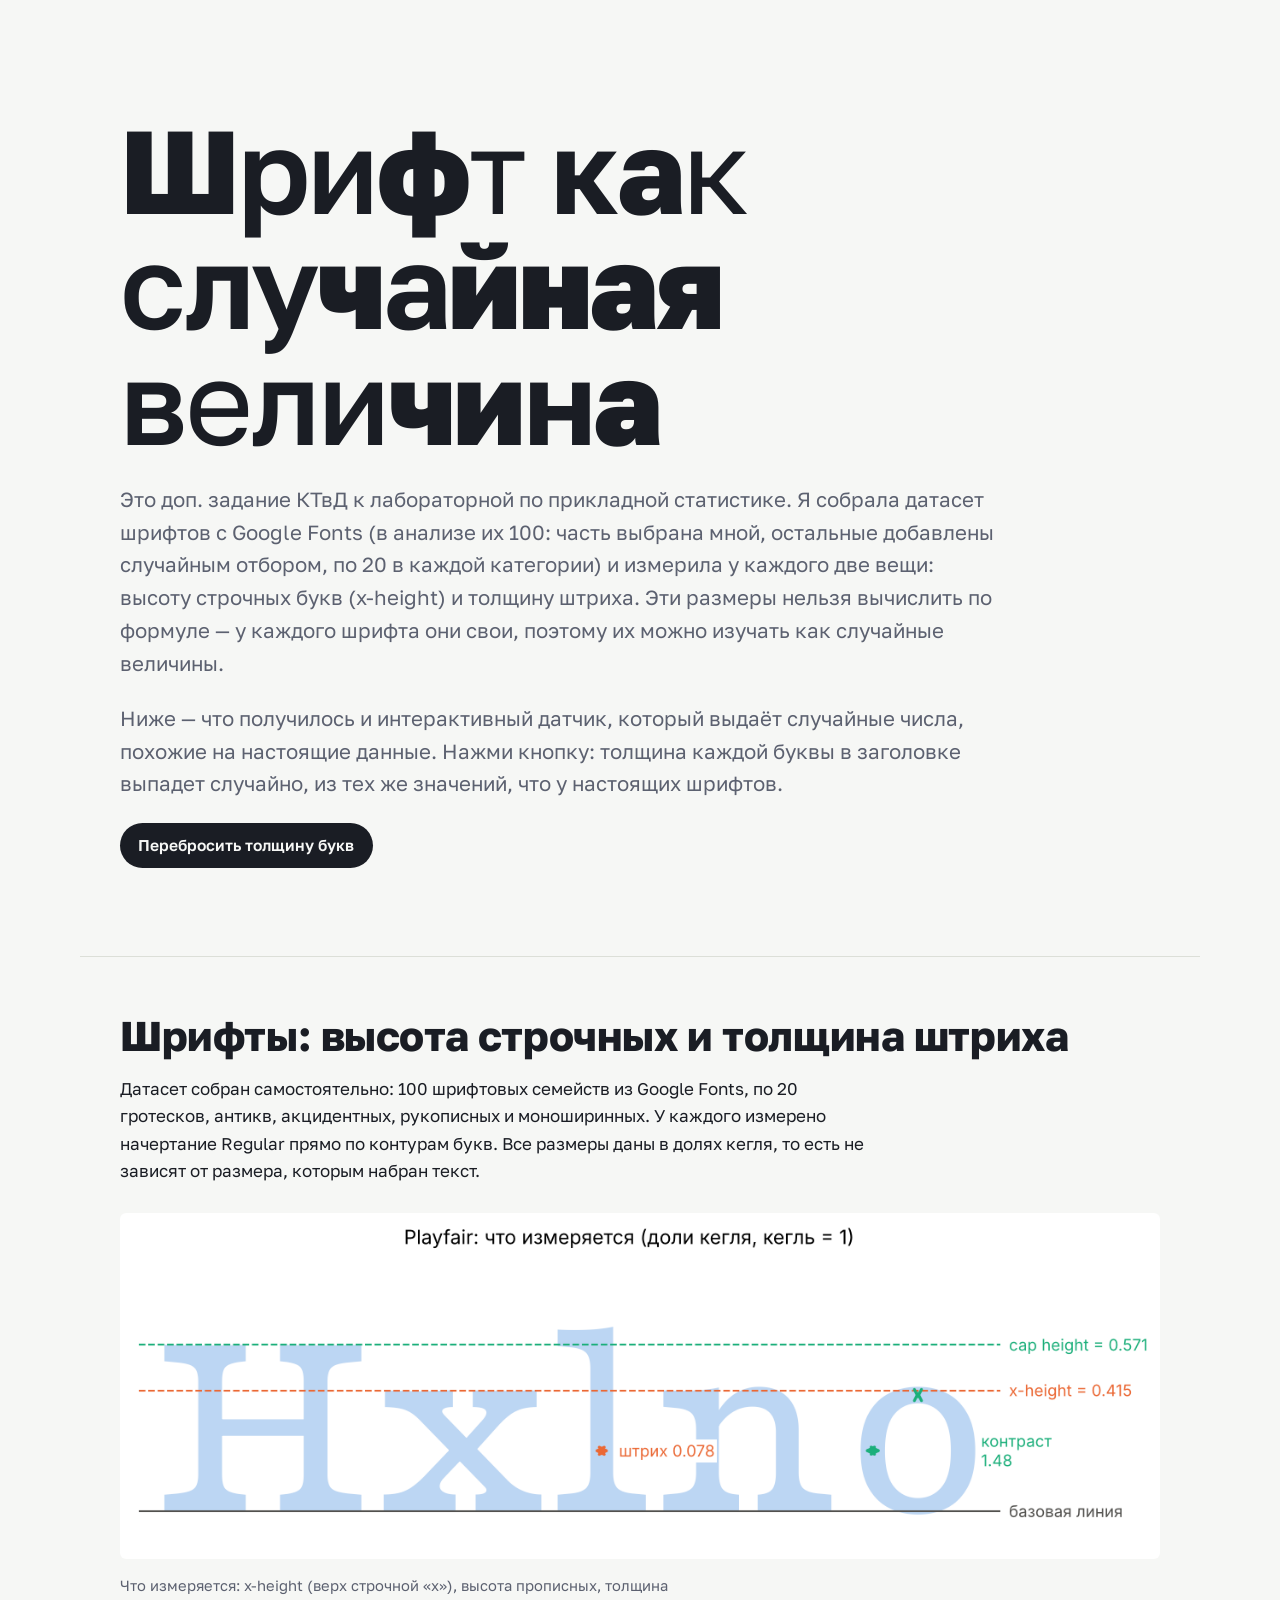
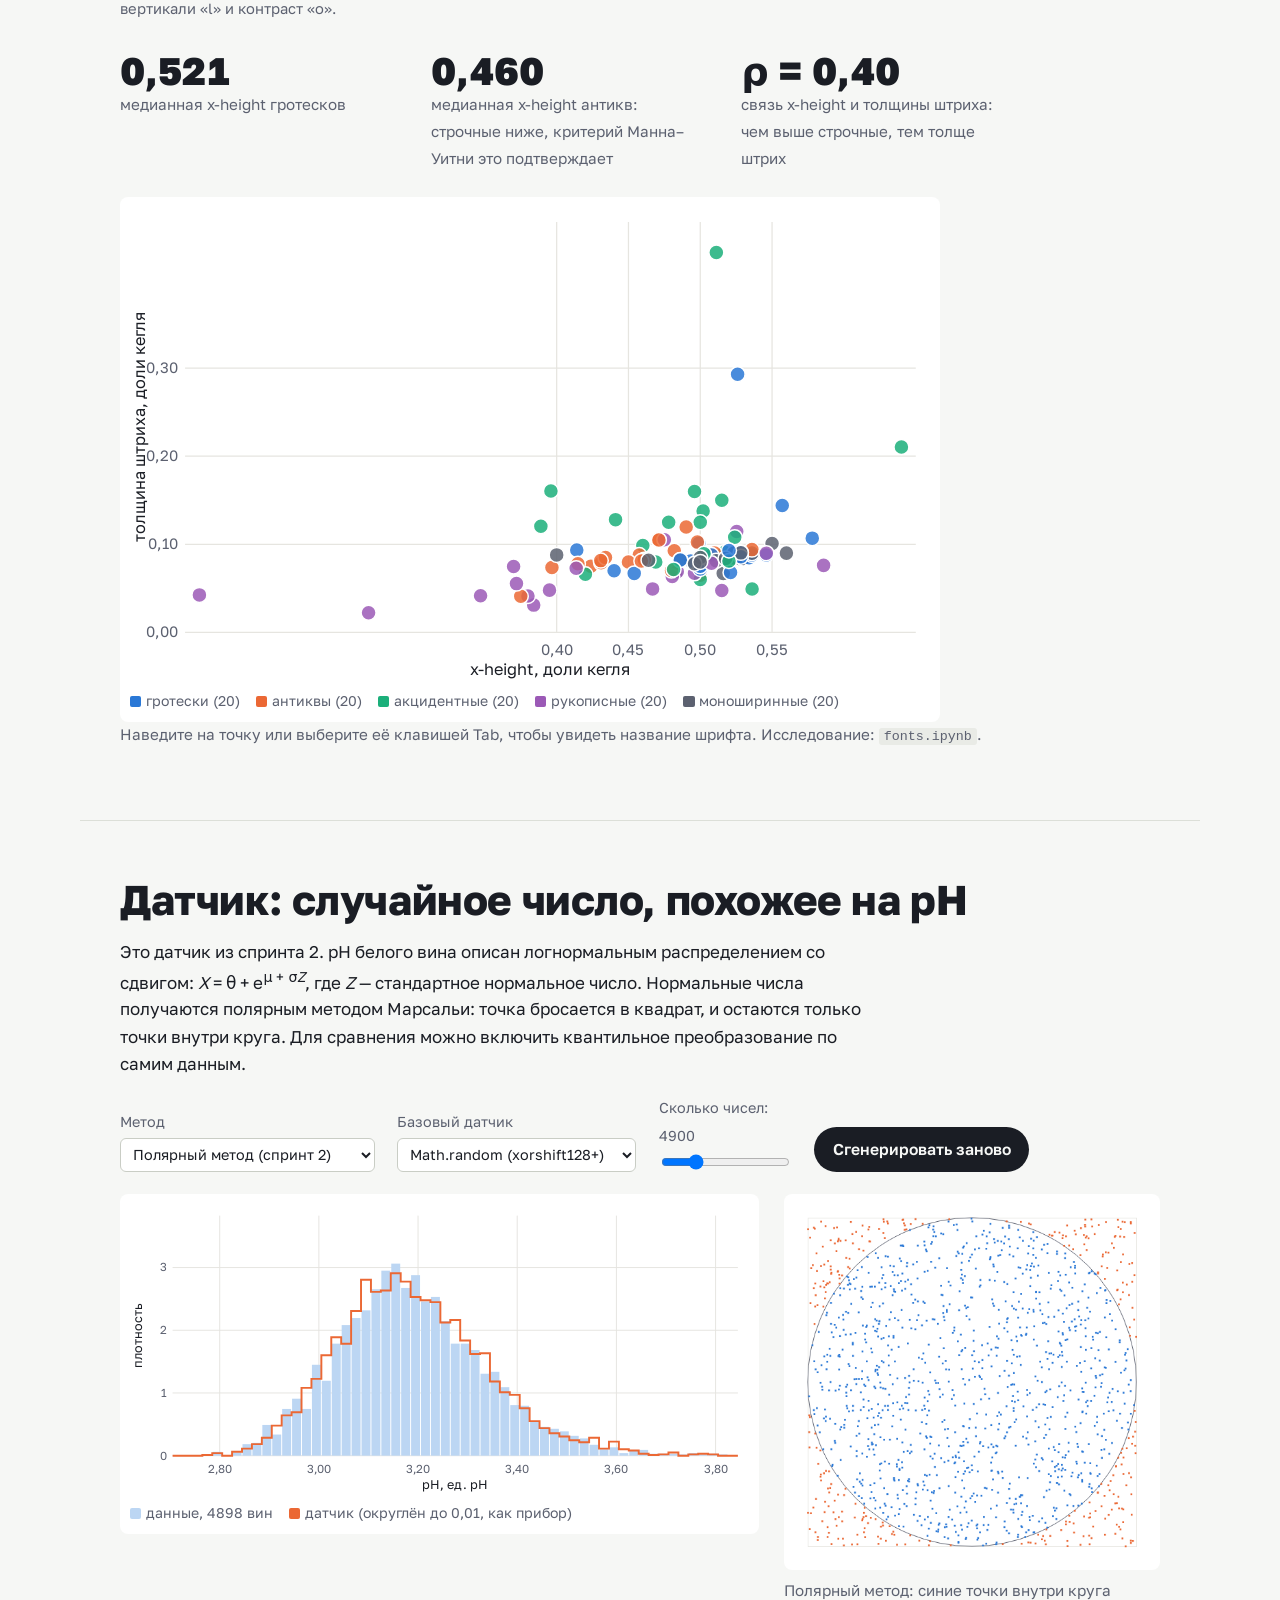
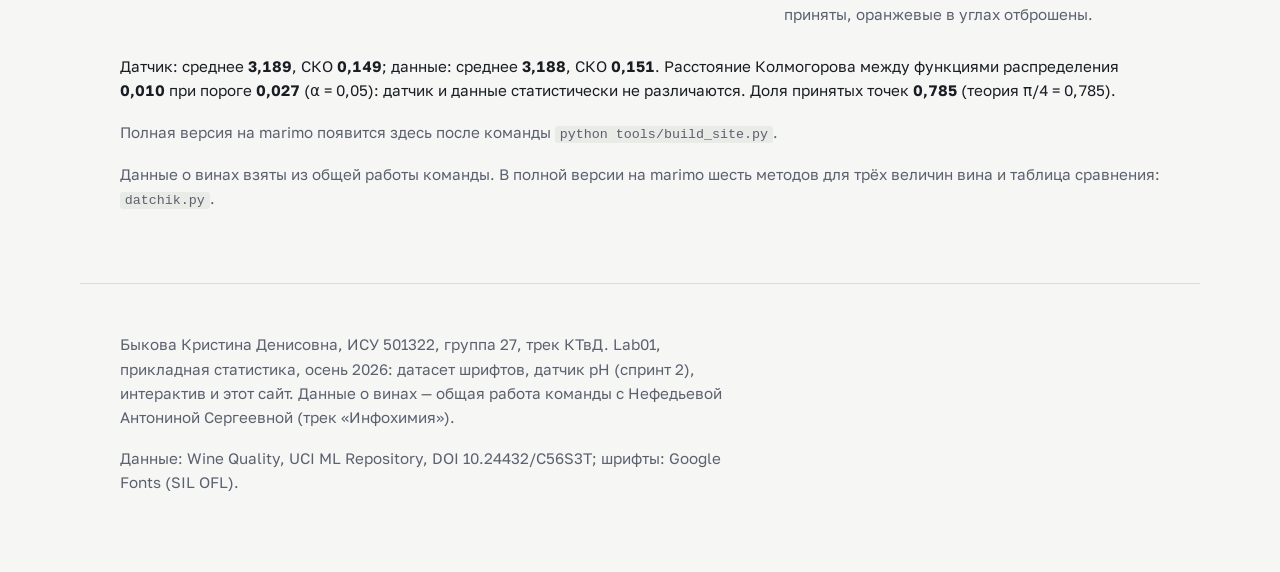
==== fonts/docs/index.html @ 9d7cc03e "сайт: описание датасета" ====
<!DOCTYPE html>
<html lang="ru">
<head>
<meta charset="utf-8">
<meta name="viewport" content="width=device-width, initial-scale=1">
<title>Lab01 КТвД: шрифт как случайная величина</title>
<link rel="preconnect" href="https://fonts.googleapis.com">
<link rel="preconnect" href="https://fonts.gstatic.com" crossorigin>
<link href="https://fonts.googleapis.com/css2?family=Golos+Text:wght@400..900&display=swap" rel="stylesheet">
<style>
:root{
  --paper:#f6f7f5; --ink:#1a1d24; --muted:#5c6170; --rule:#dcdfd8;
  --blue:#2a78d6; --orange:#eb6834; --straw:#d8c56a; --green:#1baf7a;
  --measure:68ch;
}
*{box-sizing:border-box}
html{-webkit-text-size-adjust:100%}
body{margin:0;background:var(--paper);color:var(--ink);
  font:400 1.0625rem/1.6 "Golos Text",system-ui,-apple-system,"Segoe UI",sans-serif;}
a{color:var(--blue);text-underline-offset:.18em}
a:focus-visible,button:focus-visible,select:focus-visible,input:focus-visible,circle:focus-visible{outline:3px solid var(--orange);outline-offset:3px}
code{font-family:ui-monospace,SFMono-Regular,Menlo,monospace;font-size:.88em;background:#e9ebe6;padding:.08em .35em;border-radius:3px}
.wrap{max-width:1120px;margin:0 auto;padding:0 clamp(1.1rem,4vw,2.5rem)}
.text{max-width:var(--measure)}

/* --- hero: толщина каждой буквы — случайная величина --- */
header.wrap{padding-top:clamp(3rem,9vw,7rem);padding-bottom:clamp(3.5rem,7vw,5.5rem)}
h1{font-size:clamp(2.9rem,9.2vw,7.4rem);line-height:.98;letter-spacing:-.02em;margin:0 0 1.6rem;font-weight:400}
h1 .w{display:block}
h1 span.l{transition:font-weight .5s cubic-bezier(.2,.7,.2,1)}
.lede{font-size:clamp(1.1rem,1.6vw,1.3rem);color:var(--muted);margin:0 0 1.4rem}
.strip{height:10px;border-radius:5px;margin:2.6rem 0 0;
  background:linear-gradient(90deg,#c0392b 0%,var(--orange) 22%,var(--straw) 45%,var(--green) 66%,var(--blue) 100%)}
.strip-caption{display:flex;justify-content:space-between;color:var(--muted);font-size:.85rem;margin-top:.4rem}
button,.button{font:inherit;font-weight:600;font-size:.98rem;background:var(--ink);color:var(--paper);
  border:0;border-radius:999px;padding:.62rem 1.15rem;cursor:pointer;text-decoration:none;display:inline-block}
button:hover,.button:hover{background:#353a46}
.note{color:var(--muted);font-size:.95rem}

/* --- секции --- */
section.wrap{padding-top:3.5rem;padding-bottom:3.5rem;border-top:1px solid var(--rule)}
h2{font-size:clamp(1.7rem,3.4vw,2.6rem);line-height:1.1;font-weight:750;letter-spacing:-.01em;margin:0 0 1rem}
h3{font-size:1.15rem;font-weight:650;margin:2rem 0 .5rem}
p{margin:0 0 1rem}
figure{margin:1.8rem 0}
figure img{width:100%;max-width:760px;height:auto;background:#fff;border-radius:6px}
figure.wide img{max-width:100%}
figcaption{color:var(--muted);font-size:.92rem;margin-top:.5rem;max-width:var(--measure)}

.scroll{overflow-x:auto;max-width:100%}
table{border-collapse:collapse;width:100%;max-width:820px;font-variant-numeric:tabular-nums;margin:1.2rem 0}
th,td{text-align:left;padding:.55rem .8rem .55rem 0;border-bottom:1px solid var(--rule)}
th{font-weight:600;color:var(--muted);font-size:.92rem}
td.num{text-align:right}

/* --- живой датчик --- */
.lab{display:grid;grid-template-columns:minmax(0,1.7fr) minmax(0,1fr);gap:1.6rem;align-items:start;margin-top:1.4rem}
.controls{display:flex;flex-wrap:wrap;gap:1rem 1.4rem;align-items:end;margin:1.2rem 0 .4rem}
label{display:flex;flex-direction:column;gap:.3rem;font-size:.9rem;color:var(--muted)}
select,input[type=range]{font:inherit;color:var(--ink)}
select{padding:.4rem .5rem;border:1px solid #c9cdc5;border-radius:6px;background:#fff}
.chart{background:#fff;border-radius:8px;padding:.6rem}
.chart svg,.chart canvas{display:block;width:100%;height:auto}
.readout{font-variant-numeric:tabular-nums;margin-top:.7rem;font-size:.95rem}
.readout b{font-weight:650}
.legend{display:flex;flex-wrap:wrap;gap:.4rem 1rem;font-size:.88rem;color:var(--muted);margin:.5rem 0 0}
.sw{display:inline-block;width:.8em;height:.8em;border-radius:2px;margin-right:.35em;vertical-align:-.05em}

/* --- шрифты --- */
.facts{display:grid;grid-template-columns:repeat(auto-fit,minmax(15rem,1fr));gap:1.4rem 2rem;margin:1.6rem 0;max-width:900px}
.fact strong{display:block;font-size:2.4rem;line-height:1.05;font-weight:800;font-variant-numeric:tabular-nums}
.fact span{color:var(--muted);font-size:.95rem}
#tip{position:absolute;pointer-events:none;background:var(--ink);color:var(--paper);font-size:.85rem;
  padding:.3rem .55rem;border-radius:4px;opacity:0;transition:opacity .12s;white-space:nowrap}
footer.wrap{padding-top:3rem;padding-bottom:4rem;border-top:1px solid var(--rule);color:var(--muted);font-size:.95rem}
footer p{max-width:var(--measure)}

@media (max-width:760px){.lab{grid-template-columns:1fr} th,td{padding-right:.6rem;font-size:.95rem}}
@media (prefers-reduced-motion:reduce){h1 span.l{transition:none}}
</style>
</head>
<body>
<header class="wrap">
  <h1 id="title" aria-label="Шрифт как случайная величина"><span class="w">Шрифт как</span><span class="w">случайная</span><span class="w">величина</span></h1>
  <p class="lede text">Это доп. задание КТвД к лабораторной по прикладной статистике. Я собрала датасет шрифтов
  с Google Fonts (в анализе их 100: часть выбрана мной, остальные добавлены случайным отбором, по 20 в каждой категории)
  и измерила у каждого две вещи: высоту строчных букв (x-height) и толщину штриха.
  Эти размеры нельзя вычислить по формуле — у каждого шрифта они свои, поэтому их можно изучать как случайные величины.</p>
  <p class="lede text">Ниже — что получилось и интерактивный датчик, который выдаёт случайные числа, похожие на настоящие данные.
  Нажми кнопку: толщина каждой буквы в заголовке выпадет случайно, из тех же значений, что у настоящих шрифтов.</p>
  <button id="reroll" type="button">Перебросить толщину букв</button>
</header>

<main>
<section class="wrap" id="fonts">
  <h2>Шрифты: высота строчных и толщина штриха</h2>
  <div class="text">
  <p>Датасет собран самостоятельно: 100 шрифтовых семейств из Google Fonts, по 20 гротесков, антикв, акцидентных,
  рукописных и моноширинных. У каждого измерено начертание Regular прямо по контурам букв. Все размеры даны в долях кегля, то есть не зависят от размера, которым набран текст.</p>
  </div>
  <figure class="wide">
    <img src="img/fonts_measure.png" alt="Буквы H x l n o шрифта Playfair с линиями измерений" loading="lazy">
    <figcaption>Что измеряется: x-height (верх строчной «x»), высота прописных, толщина вертикали «l» и контраст «o».</figcaption>
  </figure>
  <div class="facts">
    <div class="fact"><strong>0,521</strong><span>медианная x-height гротесков</span></div>
    <div class="fact"><strong>0,460</strong><span>медианная x-height антикв: строчные ниже, критерий Манна–Уитни это подтверждает</span></div>
    <div class="fact"><strong>ρ = 0,40</strong><span>связь x-height и толщины штриха: чем выше строчные, тем толще штрих</span></div>
  </div>
  <div class="chart" style="position:relative;max-width:820px">
    <svg id="scatter" viewBox="0 0 640 380" role="img" aria-label="Точечный график: x-height и толщина штриха по шрифтам"></svg>
    <div id="tip" role="status"></div>
    <div class="legend" id="flegend"></div>
  </div>
  <p class="note">Наведите на точку или выберите её клавишей Tab, чтобы увидеть название шрифта. Исследование: <code>fonts.ipynb</code>.</p>
</section>

<section class="wrap" id="rng">
  <h2>Датчик: случайное число, похожее на pH</h2>
  <div class="text">
  <p>Это датчик из спринта 2. pH белого вина описан логнормальным распределением со сдвигом:
  <i>X</i> = θ + e<sup>μ + σ<i>Z</i></sup>, где <i>Z</i> — стандартное нормальное число. Нормальные числа получаются
  полярным методом Марсальи: точка бросается в квадрат, и остаются только точки внутри круга.
  Для сравнения можно включить квантильное преобразование по самим данным.</p>
  </div>
  <div class="controls">
    <label>Метод
      <select id="method">
        <option value="polar">Полярный метод (спринт 2)</option>
        <option value="quantile">Квантильное преобразование</option>
      </select>
    </label>
    <label>Базовый датчик
      <select id="base">
        <option value="math">Math.random (xorshift128+)</option>
        <option value="mmix">ЛКГ, константы MMIX (Кнут)</option>
        <option value="randu">RANDU, IBM 1960-х</option>
      </select>
    </label>
    <label>Сколько чисел: <output id="nout">4900</output>
      <input id="n" type="range" min="100" max="20000" step="100" value="4900">
    </label>
    <button id="go" type="button">Сгенерировать заново</button>
  </div>
  <div class="lab">
    <div class="chart">
      <svg id="hist" viewBox="0 0 640 300" role="img" aria-label="Гистограмма pH: данные и датчик"></svg>
      <div class="legend"><span><i class="sw" style="background:#bcd6f3"></i>данные, 4898 вин</span><span><i class="sw" style="background:var(--orange)"></i>датчик (округлён до 0,01, как прибор)</span></div>
    </div>
    <div>
      <div class="chart"><canvas id="trip" width="520" height="520" aria-label="Точки базового датчика"></canvas></div>
      <p class="note" style="margin-top:.5rem" id="tripnote"></p>
    </div>
  </div>
  <p class="readout" id="readout"></p>
  <p><span class="note">Полная версия на marimo появится здесь после команды <code>python tools/build_site.py</code>.</span></p>
  <p class="note">Данные о винах взяты из общей работы команды. В полной версии на marimo шесть методов для трёх величин вина и таблица сравнения: <code>datchik.py</code>.</p>
</section>
</main>

<footer class="wrap">
  <p>Быкова Кристина Денисовна, ИСУ 501322, группа 27, трек КТвД. Lab01, прикладная статистика, осень 2026:
  датасет шрифтов, датчик pH (спринт 2), интерактив и этот сайт. Данные о винах — общая работа команды
  с Нефедьевой Антониной Сергеевной (трек «Инфохимия»).</p>
  <p>Данные: Wine Quality, UCI ML Repository, DOI 10.24432/C56S3T; шрифты: Google Fonts (SIL OFL).</p>
</footer>

<script>
const D = {"wine": {"grid": [2.5, 2.51, 2.52, 2.53, 2.54, 2.55, 2.56, 2.57, 2.58, 2.59, 2.6, 2.61, 2.62, 2.63, 2.64, 2.65, 2.66, 2.67, 2.68, 2.69, 2.7, 2.71, 2.72, 2.73, 2.74, 2.75, 2.76, 2.77, 2.78, 2.79, 2.8, 2.81, 2.82, 2.83, 2.84, 2.85, 2.86, 2.87, 2.88, 2.89, 2.9, 2.91, 2.92, 2.93, 2.94, 2.95, 2.96, 2.97, 2.98, 2.99, 3.0, 3.01, 3.02, 3.03, 3.04, 3.05, 3.06, 3.07, 3.08, 3.09, 3.1, 3.11, 3.12, 3.13, 3.14, 3.15, 3.16, 3.17, 3.18, 3.19, 3.2, 3.21, 3.22, 3.23, 3.24, 3.25, 3.26, 3.27, 3.28, 3.29, 3.3, 3.31, 3.32, 3.33, 3.34, 3.35, 3.36, 3.37, 3.38, 3.39, 3.4, 3.41, 3.42, 3.43, 3.44, 3.45, 3.46, 3.47, 3.48, 3.49, 3.5, 3.51, 3.52, 3.53, 3.54, 3.55, 3.56, 3.57, 3.58, 3.59, 3.6, 3.61, 3.62, 3.63, 3.64, 3.65, 3.66, 3.67, 3.68, 3.69, 3.7, 3.71, 3.72, 3.73, 3.74, 3.75, 3.76, 3.77, 3.78, 3.79, 3.8, 3.81, 3.82, 3.83, 3.84, 3.85, 3.86, 3.87, 3.88, 3.89, 3.9, 3.91, 3.92, 3.93, 3.94, 3.95, 3.96, 3.97, 3.98, 3.99, 4.0, 4.01, 4.02, 4.03, 4.04, 4.05, 4.06, 4.07, 4.08, 4.09, 4.1, 4.11, 4.12, 4.13, 4.14, 4.15, 4.16, 4.17, 4.18, 4.19, 4.2], "fdat": [0.0, 0.0, 0.0, 0.0, 0.0, 0.0, 0.0, 0.0, 0.0, 0.0, 0.0, 0.0, 0.0, 0.0, 0.0, 0.0, 0.0, 0.0, 0.0, 0.0, 0.0, 0.0, 0.000204, 0.000204, 0.000408, 0.000408, 0.000408, 0.000612, 0.000612, 0.001225, 0.001837, 0.001837, 0.002042, 0.002858, 0.003062, 0.0049, 0.006737, 0.008575, 0.010821, 0.014292, 0.020621, 0.023683, 0.027358, 0.035116, 0.042262, 0.04757, 0.060433, 0.066966, 0.075337, 0.08922, 0.104328, 0.114332, 0.128216, 0.14414, 0.163944, 0.182115, 0.205594, 0.221723, 0.24949, 0.268273, 0.295835, 0.32156, 0.348918, 0.372805, 0.407922, 0.435688, 0.469171, 0.494488, 0.522662, 0.552266, 0.580237, 0.599633, 0.629441, 0.653124, 0.680073, 0.703348, 0.722948, 0.740915, 0.758677, 0.775419, 0.794406, 0.810535, 0.828093, 0.838097, 0.854226, 0.864026, 0.880972, 0.890976, 0.902817, 0.910984, 0.918947, 0.925071, 0.934871, 0.938955, 0.945692, 0.949163, 0.95488, 0.959167, 0.963454, 0.96815, 0.971213, 0.974071, 0.977542, 0.980196, 0.983054, 0.984892, 0.986525, 0.987546, 0.988567, 0.989792, 0.991221, 0.991833, 0.992038, 0.993263, 0.993671, 0.994488, 0.995508, 0.995713, 0.996121, 0.996529, 0.996733, 0.996733, 0.997346, 0.997346, 0.997754, 0.998163, 0.998571, 0.998979, 0.998979, 0.999183, 0.999592, 0.999796, 1.0, 1.0, 1.0, 1.0, 1.0, 1.0, 1.0, 1.0, 1.0, 1.0, 1.0, 1.0, 1.0, 1.0, 1.0, 1.0, 1.0, 1.0, 1.0, 1.0, 1.0, 1.0, 1.0, 1.0, 1.0, 1.0, 1.0, 1.0, 1.0, 1.0, 1.0, 1.0, 1.0, 1.0, 1.0, 1.0, 1.0, 1.0, 1.0], "q": [2.72, 2.8599, 2.88, 2.9, 2.9, 2.92, 2.93, 2.93, 2.94, 2.95, 2.96, 2.96, 2.96, 2.97, 2.98, 2.98, 2.99, 2.99, 3.0, 3.0, 3.0, 3.01, 3.01, 3.02, 3.02, 3.02, 3.03, 3.03, 3.03, 3.04, 3.04, 3.04, 3.04, 3.05, 3.05, 3.05, 3.05, 3.06, 3.06, 3.06, 3.06, 3.06, 3.07, 3.07, 3.07, 3.08, 3.08, 3.08, 3.08, 3.08, 3.09, 3.09, 3.09, 3.09, 3.1, 3.1, 3.1, 3.1, 3.1, 3.1, 3.11, 3.11, 3.11, 3.11, 3.11, 3.12, 3.12, 3.12, 3.12, 3.12, 3.13, 3.13, 3.13, 3.13, 3.13, 3.14, 3.14, 3.14, 3.14, 3.14, 3.14, 3.14, 3.15, 3.15, 3.15, 3.15, 3.15, 3.15, 3.16, 3.16, 3.16, 3.16, 3.16, 3.16, 3.17, 3.17, 3.17, 3.17, 3.17, 3.18, 3.18, 3.18, 3.18, 3.18, 3.18, 3.19, 3.19, 3.19, 3.19, 3.19, 3.19, 3.2, 3.2, 3.2, 3.2, 3.2, 3.2, 3.21, 3.21, 3.21, 3.22, 3.22, 3.22, 3.22, 3.22, 3.22, 3.23, 3.23, 3.23, 3.23, 3.23, 3.24, 3.24, 3.24, 3.24, 3.24, 3.2414, 3.25, 3.25, 3.25, 3.25, 3.26, 3.26, 3.26, 3.26, 3.27, 3.27, 3.27, 3.27, 3.28, 3.28, 3.28, 3.29, 3.29, 3.29, 3.29, 3.3, 3.3, 3.3, 3.31, 3.31, 3.31, 3.31, 3.32, 3.32, 3.32, 3.33, 3.33, 3.34, 3.34, 3.34, 3.35, 3.35, 3.36, 3.36, 3.36, 3.36, 3.37, 3.37, 3.38, 3.38, 3.39, 3.39, 3.4, 3.41, 3.4115, 3.42, 3.43, 3.44, 3.44, 3.46, 3.47, 3.48, 3.49, 3.5, 3.52, 3.53, 3.56, 3.6, 3.66, 3.82], "edges": [2.705, 2.725, 2.745, 2.765, 2.785, 2.805, 2.825, 2.845, 2.865, 2.885, 2.905, 2.925, 2.945, 2.965, 2.985, 3.005, 3.025, 3.045, 3.065, 3.085, 3.105, 3.125, 3.145, 3.165, 3.185, 3.205, 3.225, 3.245, 3.265, 3.285, 3.305, 3.325, 3.345, 3.365, 3.385, 3.405, 3.425, 3.445, 3.465, 3.485, 3.505, 3.525, 3.545, 3.565, 3.585, 3.605, 3.625, 3.645, 3.665, 3.685, 3.705, 3.725, 3.745, 3.765, 3.785, 3.805, 3.825, 3.845], "hist": [0.0102, 0.0102, 0.0, 0.0102, 0.0612, 0.0102, 0.051, 0.1837, 0.2042, 0.49, 0.3369, 0.7452, 0.9085, 0.7452, 1.4496, 1.1944, 1.7864, 2.0825, 2.1948, 2.3173, 2.6541, 2.9502, 3.0625, 2.6746, 2.8787, 2.4602, 2.5316, 2.1437, 1.7864, 1.7864, 1.6844, 1.3067, 1.3373, 1.0923, 0.8065, 0.7962, 0.541, 0.4594, 0.4287, 0.3879, 0.3165, 0.2756, 0.1735, 0.1021, 0.1327, 0.0408, 0.0817, 0.0919, 0.0306, 0.0306, 0.0306, 0.0204, 0.0408, 0.0204, 0.0306, 0.0204, 0.0], "n": 4898, "rows": [{"name": "pH", "unit": "ед. pH", "mean": 3.188, "sd": 0.151, "skew": 0.46}, {"name": "фиксированная кислотность", "unit": "г/дм³", "mean": 6.855, "sd": 0.844, "skew": 0.65}, {"name": "спирт", "unit": "% об.", "mean": 10.514, "sd": 1.231, "skew": 0.49}]}, "fonts": {"pts": [{"f": "Aladin", "c": "display", "x": 0.46, "s": 0.0986}, {"f": "Antic Slab", "c": "serif", "x": 0.5, "s": 0.065}, {"f": "Asset", "c": "display", "x": 0.5112, "s": 0.4313}, {"f": "Azeret Mono", "c": "mono", "x": 0.55, "s": 0.101}, {"f": "B612 Mono", "c": "mono", "x": 0.56, "s": 0.09}, {"f": "Bad Script", "c": "handwriting", "x": 0.515, "s": 0.0475}, {"f": "Bakbak One", "c": "display", "x": 0.496, "s": 0.16}, {"f": "Baloo Tamma 2", "c": "display", "x": 0.469, "s": 0.08}, {"f": "Basic", "c": "sans", "x": 0.499, "s": 0.1011}, {"f": "Bellota Text", "c": "display", "x": 0.5, "s": 0.06}, {"f": "Bigelow Rules", "c": "display", "x": 0.5361, "s": 0.0492}, {"f": "Bilbo Swash Caps", "c": "handwriting", "x": 0.384, "s": 0.031}, {"f": "Calligraffitti", "c": "handwriting", "x": 0.4668, "s": 0.0494}, {"f": "Caudex", "c": "serif", "x": 0.4575, "s": 0.0879}, {"f": "Ceviche One", "c": "display", "x": 0.396, "s": 0.1604}, {"f": "Charis SIL", "c": "serif", "x": 0.4819, "s": 0.0928}, {"f": "Cookie", "c": "handwriting", "x": 0.37, "s": 0.0749}, {"f": "Cousine", "c": "mono", "x": 0.5283, "s": 0.0879}, {"f": "Crimson Text", "c": "serif", "x": 0.4238, "s": 0.0752}, {"f": "Croissant One", "c": "display", "x": 0.515, "s": 0.15}, {"f": "Datatype", "c": "mono", "x": 0.516, "s": 0.067}, {"f": "Donegal One", "c": "serif", "x": 0.498, "s": 0.1025}, {"f": "Dreadnought Grotesk", "c": "sans", "x": 0.526, "s": 0.2931}, {"f": "Expletus Sans", "c": "display", "x": 0.517, "s": 0.091}, {"f": "Fira Mono", "c": "mono", "x": 0.527, "s": 0.084}, {"f": "Forum", "c": "display", "x": 0.42, "s": 0.066}, {"f": "Fraunces", "c": "serif", "x": 0.4706, "s": 0.1058}, {"f": "Fuggles", "c": "handwriting", "x": 0.269, "s": 0.0223}, {"f": "Gabriela", "c": "serif", "x": 0.51, "s": 0.09}, {"f": "Geist", "c": "sans", "x": 0.53, "s": 0.084}, {"f": "Geist Mono", "c": "mono", "x": 0.53, "s": 0.084}, {"f": "Gloria Hallelujah", "c": "handwriting", "x": 0.5254, "s": 0.0919}, {"f": "Google Sans Code", "c": "mono", "x": 0.5235, "s": 0.09}, {"f": "Gorditas", "c": "display", "x": 0.502, "s": 0.1377}, {"f": "Grape Nuts", "c": "handwriting", "x": 0.347, "s": 0.0417}, {"f": "Gveret Levin", "c": "handwriting", "x": 0.5254, "s": 0.1145}, {"f": "Hibur Mono", "c": "mono", "x": 0.536, "s": 0.09}, {"f": "Homemade Apple", "c": "handwriting", "x": 0.5859, "s": 0.0761}, {"f": "Hurricane", "c": "handwriting", "x": 0.38, "s": 0.0414}, {"f": "Indie Flower", "c": "handwriting", "x": 0.395, "s": 0.048}, {"f": "Inter", "c": "sans", "x": 0.5459, "s": 0.0879}, {"f": "Josefin Sans", "c": "sans", "x": 0.414, "s": 0.0935}, {"f": "Josefin Slab", "c": "serif", "x": 0.375, "s": 0.041}, {"f": "Kaushan Script", "c": "handwriting", "x": 0.475, "s": 0.1052}, {"f": "Kings", "c": "handwriting", "x": 0.496, "s": 0.0671}, {"f": "Kurale", "c": "serif", "x": 0.461, "s": 0.0825}, {"f": "LXGW WenKai Mono TC", "c": "mono", "x": 0.483, "s": 0.0673}, {"f": "LXGW WenKai TC", "c": "handwriting", "x": 0.484, "s": 0.069}, {"f": "Libertinus Serif", "c": "serif", "x": 0.431, "s": 0.079}, {"f": "Lusitana", "c": "serif", "x": 0.434, "s": 0.085}, {"f": "M PLUS 1 Code", "c": "mono", "x": 0.52, "s": 0.08}, {"f": "Marck Script", "c": "handwriting", "x": 0.372, "s": 0.0554}, {"f": "Mozilla Text", "c": "sans", "x": 0.534, "s": 0.0848}, {"f": "Nanum Pen Script", "c": "handwriting", "x": 0.4805, "s": 0.0635}, {"f": "Neuton", "c": "serif", "x": 0.4307, "s": 0.0815}, {"f": "Nevermind", "c": "sans", "x": 0.5078, "s": 0.0879}, {"f": "Noto Sans Coptic", "c": "sans", "x": 0.536, "s": 0.088}, {"f": "Noto Sans Mono", "c": "mono", "x": 0.536, "s": 0.09}, {"f": "Noto Serif", "c": "serif", "x": 0.536, "s": 0.094}, {"f": "Nunito", "c": "sans", "x": 0.4933, "s": 0.081}, {"f": "Oswald", "c": "sans", "x": 0.578, "s": 0.107}, {"f": "Overpass Mono", "c": "mono", "x": 0.511, "s": 0.0813}, {"f": "PT Sans Narrow", "c": "sans", "x": 0.5, "s": 0.072}, {"f": "Pattaya", "c": "sans", "x": 0.5571, "s": 0.1441}, {"f": "Playfair", "c": "serif", "x": 0.4148, "s": 0.078}, {"f": "Playpen Sans", "c": "handwriting", "x": 0.546, "s": 0.0899}, {"f": "Questrial", "c": "sans", "x": 0.5, "s": 0.075}, {"f": "Quintessential", "c": "handwriting", "x": 0.5078, "s": 0.0786}, {"f": "Raleway", "c": "sans", "x": 0.5211, "s": 0.068}, {"f": "Reddit Mono", "c": "mono", "x": 0.5176, "s": 0.084}, {"f": "Roboto", "c": "sans", "x": 0.5283, "s": 0.0908}, {"f": "Roboto Condensed", "c": "sans", "x": 0.5283, "s": 0.0859}, {"f": "Roboto Mono", "c": "mono", "x": 0.5283, "s": 0.0903}, {"f": "Rokkitt", "c": "serif", "x": 0.3967, "s": 0.0737}, {"f": "Rubik Marker Hatch", "c": "display", "x": 0.524, "s": 0.1081}, {"f": "Rubik Moonrocks", "c": "display", "x": 0.52, "s": 0.0811}, {"f": "Sail", "c": "display", "x": 0.389, "s": 0.1206}, {"f": "Sancreek", "c": "display", "x": 0.6401, "s": 0.2104}, {"f": "Shantell Sans", "c": "display", "x": 0.5026, "s": 0.0893}, {"f": "Share Tech Mono", "c": "mono", "x": 0.5, "s": 0.085}, {"f": "Shippori Mincho B1", "c": "serif", "x": 0.48, "s": 0.0702}, {"f": "Source Code Pro", "c": "mono", "x": 0.4861, "s": 0.082}, {"f": "Source Sans 3", "c": "sans", "x": 0.4861, "s": 0.0821}, {"f": "Space Mono", "c": "mono", "x": 0.496, "s": 0.078}, {"f": "Special Elite", "c": "display", "x": 0.4814, "s": 0.0715}, {"f": "Spectral", "c": "serif", "x": 0.45, "s": 0.08}, {"f": "Syne Mono", "c": "mono", "x": 0.5, "s": 0.08}, {"f": "Tajawal", "c": "sans", "x": 0.454, "s": 0.067}, {"f": "Teachers", "c": "sans", "x": 0.44, "s": 0.07}, {"f": "Tinos", "c": "serif", "x": 0.459, "s": 0.0811}, {"f": "Tiny5 Duo", "c": "display", "x": 0.5, "s": 0.125}, {"f": "Ubuntu", "c": "sans", "x": 0.52, "s": 0.093}, {"f": "Ubuntu Mono", "c": "mono", "x": 0.464, "s": 0.082}, {"f": "VT323", "c": "mono", "x": 0.4, "s": 0.088}, {"f": "Vast Shadow", "c": "serif", "x": 0.4712, "s": 0.105}, {"f": "Vibur", "c": "handwriting", "x": 0.4136, "s": 0.0729}, {"f": "Vidaloka", "c": "serif", "x": 0.4902, "s": 0.1196}, {"f": "Wallpoet", "c": "display", "x": 0.441, "s": 0.128}, {"f": "Yatra One", "c": "display", "x": 0.478, "s": 0.125}, {"f": "Yuyu Short", "c": "handwriting", "x": 0.1512, "s": 0.0426}], "med": {"display": 0.5, "handwriting": 0.471, "mono": 0.519, "sans": 0.521, "serif": 0.46}, "rho": 0.4, "n": 100, "stems": [0.0223, 0.031, 0.041, 0.0414, 0.0417, 0.0426, 0.0475, 0.048, 0.0492, 0.0494, 0.0554, 0.06, 0.0635, 0.065, 0.066, 0.067, 0.067, 0.0671, 0.0673, 0.068, 0.069, 0.07, 0.0702, 0.0715, 0.072, 0.0729, 0.0737, 0.0749, 0.075, 0.0752, 0.0761, 0.078, 0.078, 0.0786, 0.079, 0.08, 0.08, 0.08, 0.08, 0.081, 0.0811, 0.0811, 0.0813, 0.0815, 0.082, 0.082, 0.0821, 0.0825, 0.084, 0.084, 0.084, 0.084, 0.0848, 0.085, 0.085, 0.0859, 0.0879, 0.0879, 0.0879, 0.0879, 0.088, 0.088, 0.0893, 0.0899, 0.09, 0.09, 0.09, 0.09, 0.09, 0.0903, 0.0908, 0.091, 0.0919, 0.0928, 0.093, 0.0935, 0.094, 0.0986, 0.101, 0.1011, 0.1025, 0.105, 0.1052, 0.1058, 0.107, 0.1081, 0.1145, 0.1196, 0.1206, 0.125, 0.125, 0.128, 0.1377, 0.1441, 0.15, 0.16, 0.1604, 0.2104, 0.2931, 0.4313]}};
const CAT = {sans:["гротески","#2a78d6"], serif:["антиквы","#eb6834"], display:["акцидентные","#1baf7a"],
             handwriting:["рукописные","#9b59b6"], mono:["моноширинные","#5c6170"]};
const nf = (v, d=3) => v.toFixed(d).replace(".", ",");

/* --- заголовок: вес буквы = квантиль толщины штриха --- */
const title = document.getElementById("title");
const stems = D.fonts.stems, sMin = stems[0], sMax = stems[stems.length - 1];
title.querySelectorAll(".w").forEach(w => {
  w.innerHTML = [...w.textContent].map(ch => ch === " " ? " " : `<span class="l" aria-hidden="true">${ch}</span>`).join("");
});
function reroll() {
  title.querySelectorAll("span.l").forEach(s => {
    const st = stems[Math.floor(Math.random() * stems.length)];
    // ранг толщины среди шрифтов -> вес 400..900
    const r = stems.indexOf(st) / (stems.length - 1);
    s.style.fontWeight = Math.round(400 + 500 * r);
    s.title = `толщина штриха ${nf(st)}`;
  });
}
document.getElementById("reroll").addEventListener("click", reroll);
reroll();

/* --- базовые датчики --- */
function makeBase(kind, seed = 2026) {
  if (kind === "randu") { let x = (seed | 1) >>> 0; return () => (x = Number((65539n * BigInt(x)) % 2147483648n)) / 2147483648; }
  if (kind === "mmix") {
    let x = BigInt(seed); const a = 6364136223846793005n, c = 1442695040888963407n, m = (1n << 64n) - 1n;
    return () => { x = (a * x + c) & m; return (Number(x >> 11n) + 0.5) / 9007199254740992; };
  }
  return Math.random;
}
const Q = D.wine.q;
function quantile(u) {           // эмпирическая F^-1 с линейной интерполяцией
  const t = u * (Q.length - 1), i = Math.min(Math.floor(t), Q.length - 2);
  return Q[i] + (t - i) * (Q[i + 1] - Q[i]);
}

/* --- полярный метод Марсальи (спринт 2): pH = theta + exp(mu + sigma*Z) --- */
const TH = 2.0877, MU = Math.log(1.0904), SG = 0.1363;
function polarPH(u, n) {
  const out = []; let tried = 0, acc = 0; const pts = [];
  while (out.length < n) {
    const v1 = 2 * u() - 1, v2 = 2 * u() - 1, s = v1 * v1 + v2 * v2;
    tried++;
    if (pts.length < 1500) pts.push([v1, v2, s > 0 && s < 1]);
    if (s > 0 && s < 1) {
      acc++;
      const f = Math.sqrt(-2 * Math.log(s) / s);
      out.push(TH + Math.exp(MU + SG * v1 * f), TH + Math.exp(MU + SG * v2 * f));
    }
  }
  return {x: out.slice(0, n), acc: acc / tried, pts};
}

/* --- гистограмма --- */
const NS = "http://www.w3.org/2000/svg";
const el = (tag, attrs) => { const e = document.createElementNS(NS, tag); for (const k in attrs) e.setAttribute(k, attrs[k]); return e; };
const E = D.wine.edges, H = D.wine.hist;
const W = 640, Hh = 300, pad = {l: 44, r: 12, t: 12, b: 40};
const xs = v => pad.l + (v - E[0]) / (E[E.length - 1] - E[0]) * (W - pad.l - pad.r);
const yMax = Math.max(...H) * 1.25;
const ys = v => Hh - pad.b - v / yMax * (Hh - pad.t - pad.b);
const svg = document.getElementById("hist");
function axes(s, xticks, yticks, xlab, ylab, X, Y, w, h, xd = 2, yd = 0) {
  xticks.forEach(t => { s.append(el("line", {x1: X(t), x2: X(t), y1: pad.t, y2: h - pad.b, stroke: "#e6e5e0"}));
    const tx = el("text", {x: X(t), y: h - pad.b + 18, "text-anchor": "middle", "font-size": 12, fill: "#5c6170"}); tx.textContent = nf(t, xd); s.append(tx); });
  yticks.forEach(t => { s.append(el("line", {x1: pad.l, x2: w - pad.r, y1: Y(t), y2: Y(t), stroke: "#e6e5e0"}));
    const tx = el("text", {x: pad.l - 6, y: Y(t) + 4, "text-anchor": "end", "font-size": 12, fill: "#5c6170"}); tx.textContent = nf(t, yd); s.append(tx); });
  const xl = el("text", {x: (pad.l + w - pad.r) / 2, y: h - 6, "text-anchor": "middle", "font-size": 13, fill: "#1a1d24"}); xl.textContent = xlab; s.append(xl);
  const yl = el("text", {x: 12, y: (pad.t + h - pad.b) / 2, "text-anchor": "middle", "font-size": 13, fill: "#1a1d24", transform: `rotate(-90 12 ${(pad.t + h - pad.b) / 2})`}); yl.textContent = ylab; s.append(yl);
}
function drawHist(gen) {
  svg.replaceChildren();
  axes(svg, [2.8, 3.0, 3.2, 3.4, 3.6, 3.8], [0, 1, 2, 3], "pH, ед. pH", "плотность", xs, ys, W, Hh);
  H.forEach((v, i) => svg.append(el("rect", {x: xs(E[i]) + .5, y: ys(v), width: Math.max(0, xs(E[i + 1]) - xs(E[i]) - 1), height: ys(0) - ys(v), fill: "#bcd6f3"})));
  const cnt = new Array(H.length).fill(0), bw = E[1] - E[0];
  gen.forEach(v => { const i = Math.floor((v - E[0]) / bw); if (i >= 0 && i < cnt.length) cnt[i]++; });
  let d = "";
  cnt.forEach((c, i) => { const y = ys(c / gen.length / bw); d += `${i ? "L" : "M"}${xs(E[i])},${y}L${xs(E[i + 1])},${y}`; });
  svg.append(el("path", {d, fill: "none", stroke: "#eb6834", "stroke-width": 2}));
}

/* --- тройки --- */
const cv = document.getElementById("trip"), ctx = cv.getContext("2d");
function drawPolar(pts) {
  ctx.fillStyle = "#fff"; ctx.fillRect(0, 0, cv.width, cv.height);
  const S = cv.width - 40, cx = 20 + S / 2, cy = 20 + S / 2;
  ctx.strokeStyle = "#e6e5e0"; ctx.strokeRect(20.5, 20.5, S, S);
  ctx.strokeStyle = "#5c6170"; ctx.beginPath(); ctx.arc(cx, cy, S / 2, 0, 2 * Math.PI); ctx.stroke();
  pts.forEach(([a, b, ok]) => { ctx.fillStyle = ok ? "#2a78d6" : "#eb6834";
    ctx.fillRect(cx + a * S / 2 - 1.2, cy - b * S / 2 - 1.2, 2.6, 2.6); });
}
function drawTriples(kind) {
  const u = makeBase(kind, 7), n = 3000, a = [];
  for (let i = 0; i < n + 2; i++) a.push(u());
  ctx.fillStyle = "#fff"; ctx.fillRect(0, 0, cv.width, cv.height);
  ctx.strokeStyle = "#e6e5e0"; ctx.strokeRect(20.5, 20.5, cv.width - 40, cv.height - 40);
  ctx.fillStyle = "rgba(26,29,36,.55)";
  for (let k = 0; k < n; k++) {
    const x = ((6 * a[k + 1] - 9 * a[k]) % 1 + 1) % 1, y = a[k + 2];
    ctx.fillRect(20 + x * (cv.width - 40), cv.height - 20 - y * (cv.height - 40), 2.2, 2.2);
  }
}

/* --- запуск --- */
const nIn = document.getElementById("n"), nOut = document.getElementById("nout"), baseIn = document.getElementById("base");
const methodIn = document.getElementById("method"), tripNote = document.getElementById("tripnote");
function run() {
  const n = +nIn.value, u = makeBase(baseIn.value, 2026 + Math.floor(Math.random() * 1e6));
  let gen, accTxt = "";
  if (methodIn.value === "polar") {
    const r = polarPH(u, n);
    gen = r.x.map(v => Math.round(v * 100) / 100);   // шаг прибора 0,01
    drawPolar(r.pts);
    tripNote.innerHTML = "Полярный метод: синие точки внутри круга приняты, оранжевые в углах отброшены.";
    accTxt = ` Доля принятых точек <b>${nf(r.acc)}</b> (теория π/4 = 0,785).`;
  } else {
    gen = Array.from({length: n}, () => Math.round(quantile(u()) * 100) / 100);
    drawTriples(baseIn.value);
    tripNote.innerHTML = "Тройки чисел базового датчика в проекции (6<i>u</i><sub>k+1</sub> − 9<i>u</i><sub>k</sub>) mod 1 по горизонтали и <i>u</i><sub>k+2</sub> по вертикали. У RANDU все точки ложатся на прямую: это его известный дефект.";
  }
  drawHist(gen);
  const m = gen.reduce((s, v) => s + v, 0) / n, sd = Math.sqrt(gen.reduce((s, v) => s + (v - m) ** 2, 0) / (n - 1));
  const sorted = gen.slice().sort((p, q) => p - q);
  const N0 = D.wine.n, crit = 1.358 * Math.sqrt((n + N0) / (n * N0));   // критическое значение КС, alpha = 0.05
  let D_ = 0;   // D Колмогорова: обе ЭФР на сетке шага прибора 0,01 (значения датчика округлены до 0,01)
  D.wine.grid.forEach((g, i) => { let lo = 0, hi = n; while (lo < hi) { const mid = (lo + hi) >> 1; sorted[mid] <= g + 1e-9 ? lo = mid + 1 : hi = mid; }
    D_ = Math.max(D_, Math.abs(lo / n - D.wine.fdat[i])); });
  document.getElementById("readout").innerHTML =
    `Датчик: среднее <b>${nf(m)}</b>, СКО <b>${nf(sd)}</b>; данные: среднее <b>3,188</b>, СКО <b>0,151</b>. ` +
    `Расстояние Колмогорова между функциями распределения <b>${nf(D_)}</b> при пороге <b>${nf(crit)}</b> (α = 0,05): ` +
    (D_ < crit ? "датчик и данные статистически не различаются." : "различие значимо.") + accTxt;
}
nIn.addEventListener("input", () => { nOut.textContent = nIn.value; });
nIn.addEventListener("change", run);
baseIn.addEventListener("change", run);
methodIn.addEventListener("change", run);
document.getElementById("go").addEventListener("click", run);
run();

/* --- точечный график шрифтов --- */
const sc = document.getElementById("scatter"), tip = document.getElementById("tip");
const P = D.fonts.pts, SW = 640, SH = 380;
const xr = [Math.min(...P.map(p => p.x)) - .01, Math.max(...P.map(p => p.x)) + .01];
const sr = [0, Math.max(...P.map(p => p.s)) * 1.08];
const X = v => pad.l + (v - xr[0]) / (xr[1] - xr[0]) * (SW - pad.l - pad.r);
const Y = v => SH - pad.b - (v - sr[0]) / (sr[1] - sr[0]) * (SH - pad.t - pad.b);
axes(sc, [0.40, 0.45, 0.50, 0.55].filter(t => t > xr[0] && t < xr[1]), [0, 0.1, 0.2, 0.3].filter(t => t < sr[1]),
     "x-height, доли кегля", "толщина штриха, доли кегля", X, Y, SW, SH, 2, 2);
P.forEach(p => {
  const c = el("circle", {cx: X(p.x), cy: Y(p.s), r: 6, fill: (CAT[p.c] || ["", "#999"])[1], "fill-opacity": .85,
    stroke: "#fff", "stroke-width": 1.2, tabindex: 0, "aria-label": `${p.f}: x-height ${nf(p.x)}, штрих ${nf(p.s)}`});
  const show = () => { tip.textContent = `${p.f}: x-height ${nf(p.x)}, штрих ${nf(p.s)}`;
    const b = sc.getBoundingClientRect(), k = b.width / SW;
    tip.style.left = `${X(p.x) * k + 12}px`; tip.style.top = `${Y(p.s) * k - 10}px`; tip.style.opacity = 1; };
  const hide = () => { tip.style.opacity = 0; };
  c.addEventListener("mouseenter", show); c.addEventListener("focus", show);
  c.addEventListener("mouseleave", hide); c.addEventListener("blur", hide);
  sc.append(c);
});
const present = [...new Set(P.map(p => p.c))];
document.getElementById("flegend").innerHTML = Object.entries(CAT).filter(([k]) => present.includes(k))
  .map(([k, [name, col]]) => `<span><i class="sw" style="background:${col}"></i>${name} (${P.filter(p => p.c === k).length})</span>`).join("");
</script>
</body>
</html>
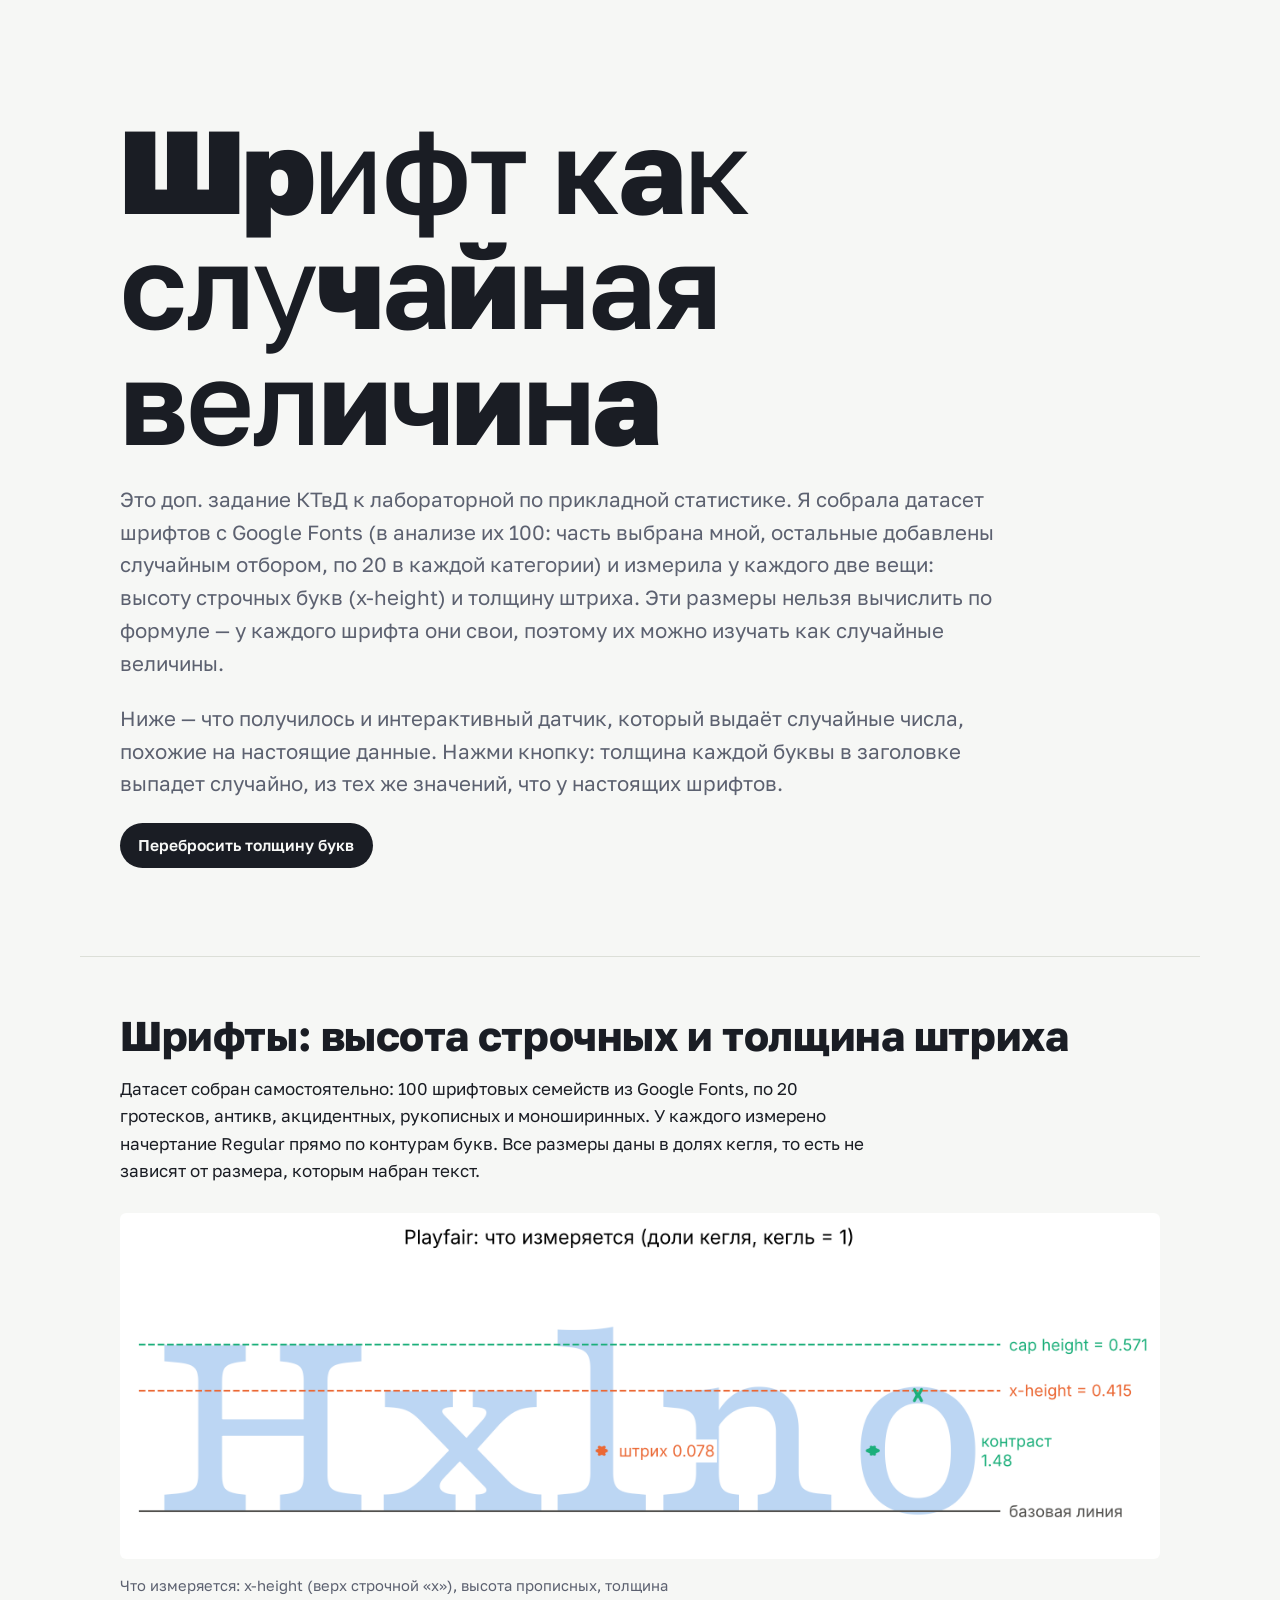
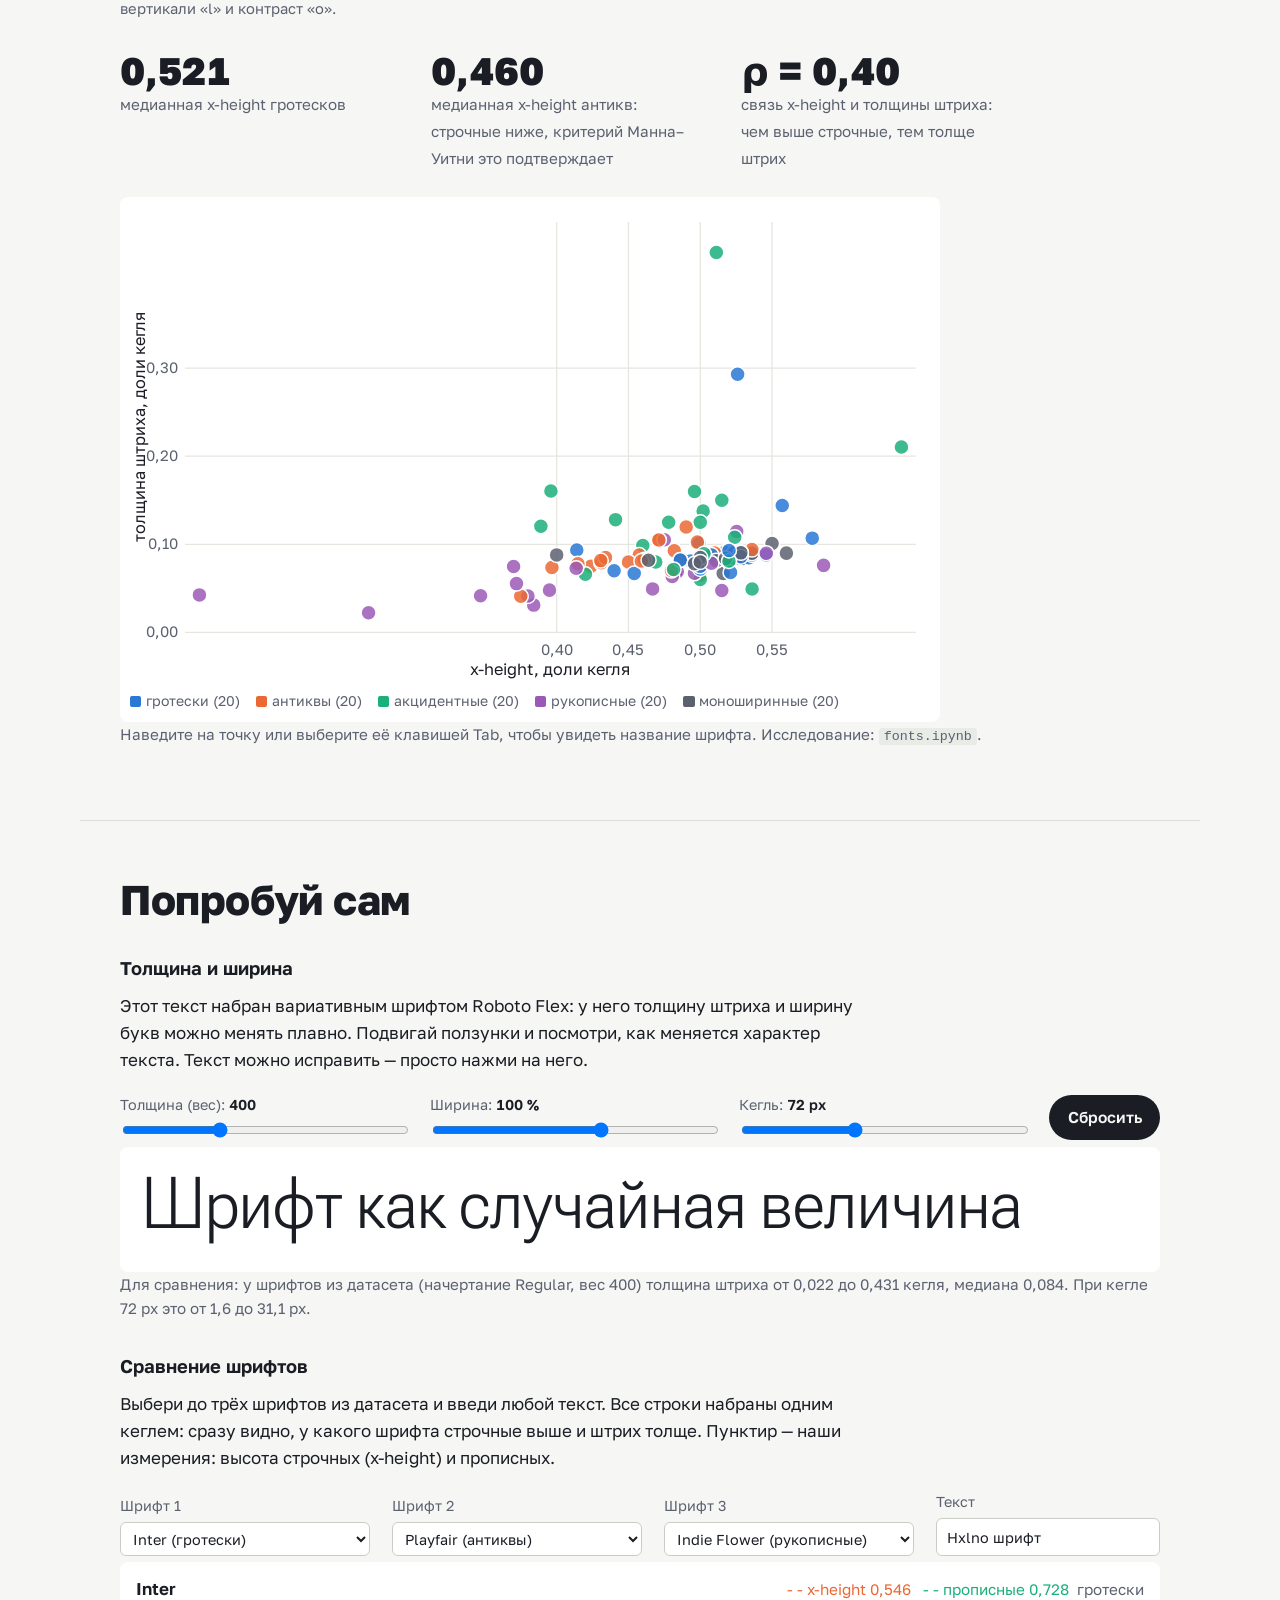
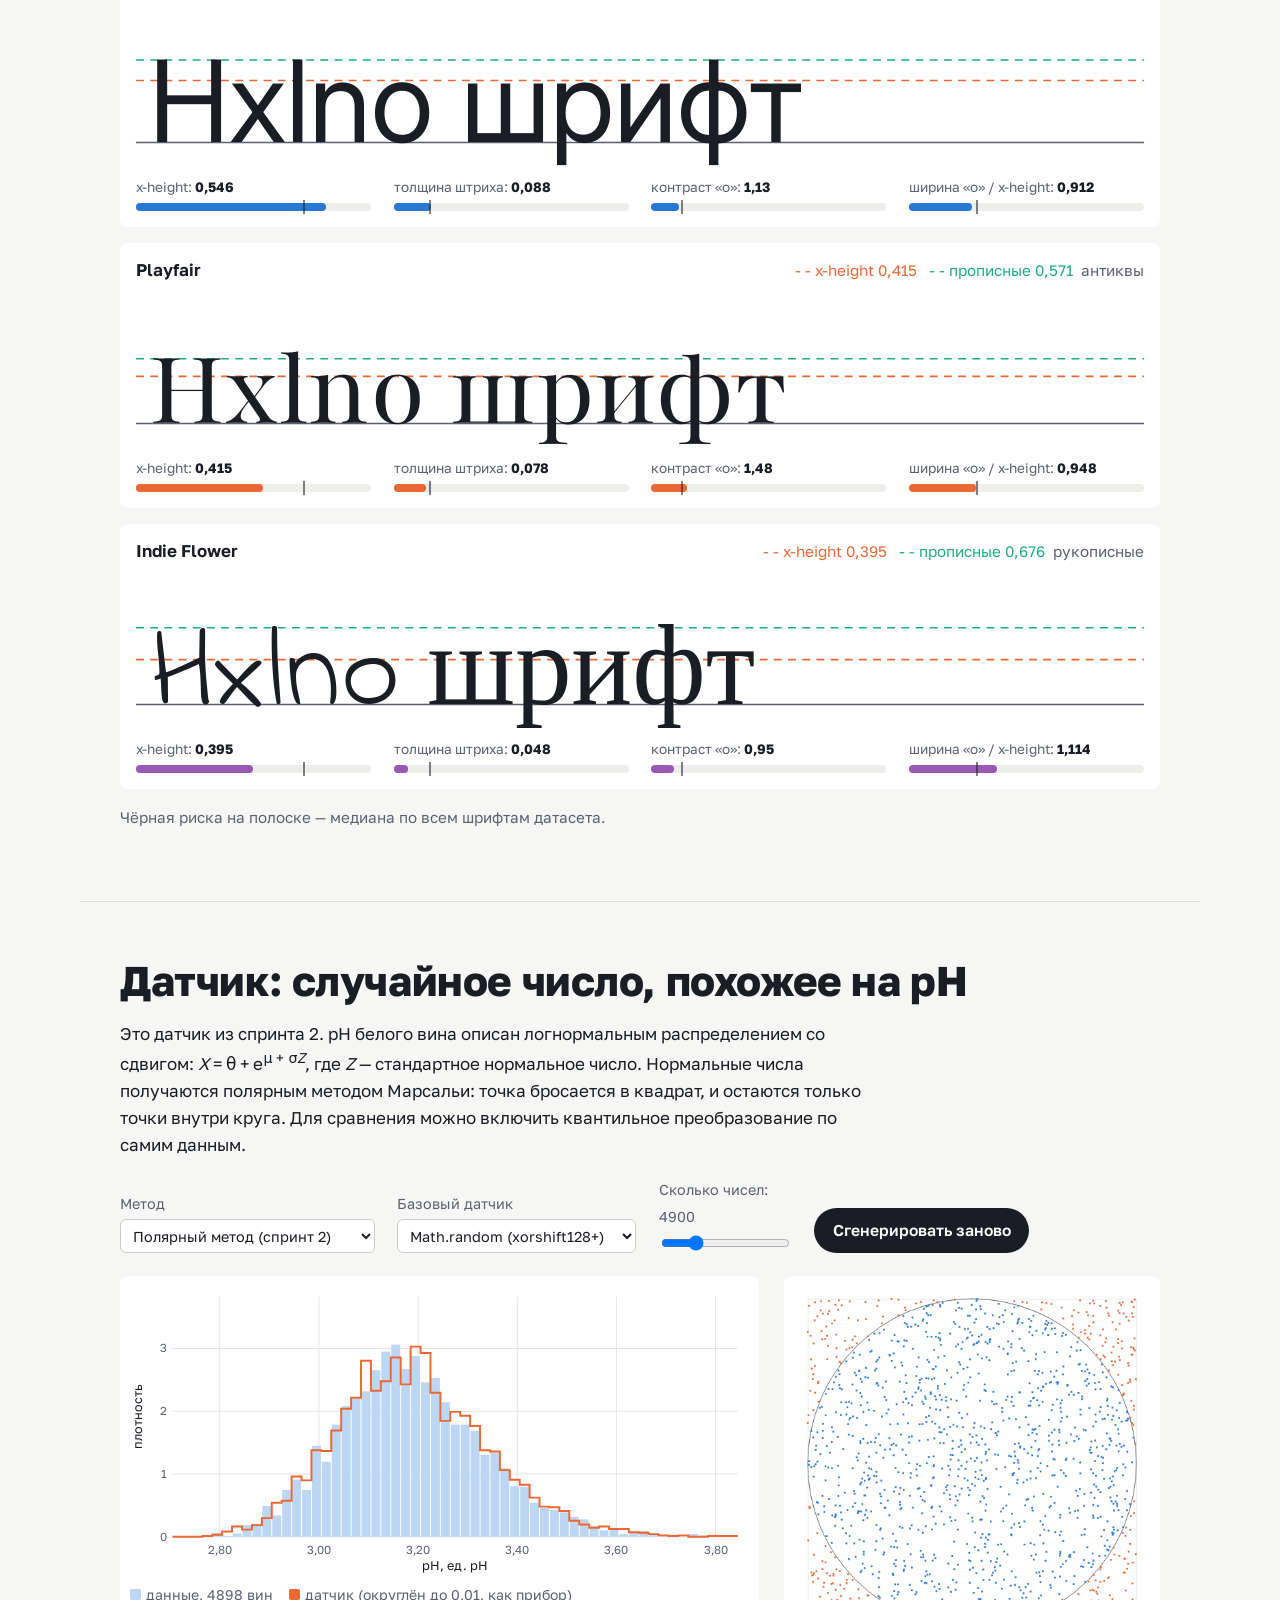
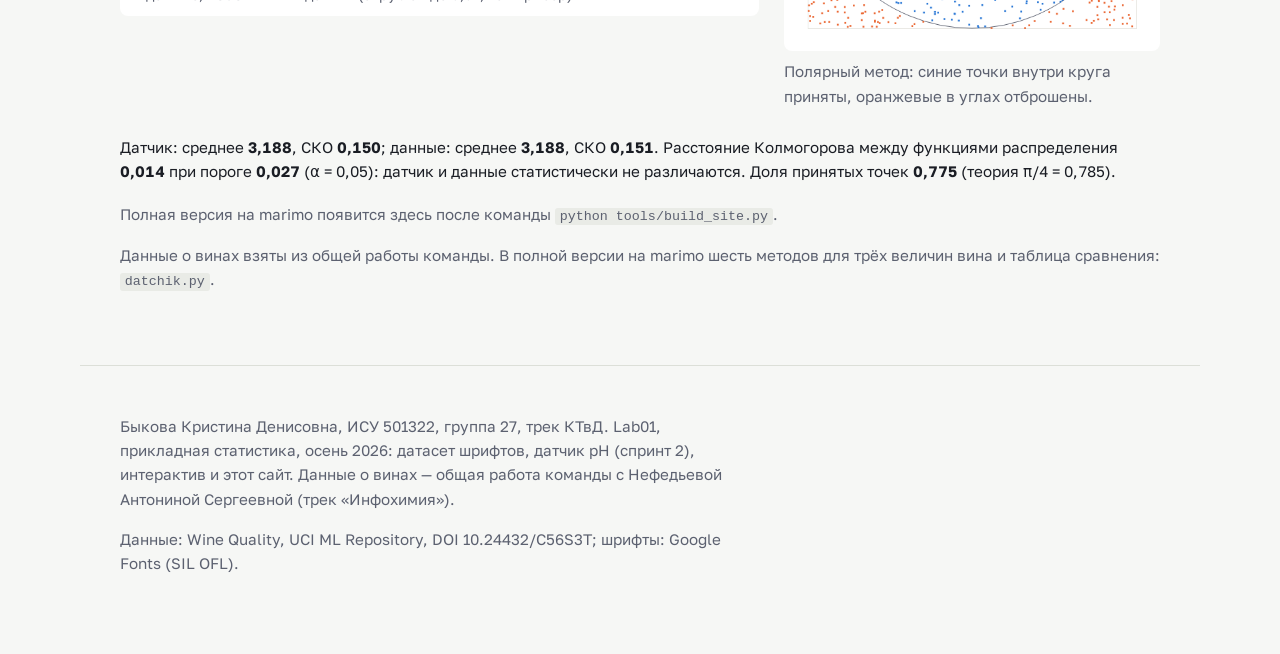
==== commit 217917a7: "сайт: ползунки и сравнение шрифтов" ====
--- a/fonts/docs/index.html
+++ b/fonts/docs/index.html
@@ -7,6 +7,7 @@
 <link rel="preconnect" href="https://fonts.googleapis.com">
 <link rel="preconnect" href="https://fonts.gstatic.com" crossorigin>
 <link href="https://fonts.googleapis.com/css2?family=Golos+Text:wght@400..900&display=swap" rel="stylesheet">
+<link href="https://fonts.googleapis.com/css2?family=Roboto+Flex:opsz,wdth,wght@8..144,25..151,100..1000&display=swap" rel="stylesheet">
 <style>
 :root{
   --paper:#f6f7f5; --ink:#1a1d24; --muted:#5c6170; --rule:#dcdfd8;
@@ -75,6 +76,22 @@
 footer.wrap{padding-top:3rem;padding-bottom:4rem;border-top:1px solid var(--rule);color:var(--muted);font-size:.95rem}
 footer p{max-width:var(--measure)}
 
+.specimen{padding:1.2rem 1.4rem;overflow:hidden}
+#play .controls label{min-width:11rem;flex:1 1 11rem}
+#play .controls label .val{color:var(--ink);font-weight:600;font-variant-numeric:tabular-nums}
+#play .controls input[type=range]{width:100%}
+#flex{font-family:"Roboto Flex","Golos Text",system-ui,sans-serif;line-height:1.05;outline:none;word-break:break-word;min-height:1.2em}
+#flex:focus-visible{box-shadow:0 0 0 3px var(--orange);border-radius:4px}
+input[type=text]{font:inherit;color:var(--ink);padding:.4rem .6rem;border:1px solid #c9cdc5;border-radius:6px;background:#fff}
+.cmp-row{background:#fff;border-radius:8px;padding:.8rem 1rem 1rem;margin:0 0 1rem}
+.cmp-row svg{display:block;width:100%;height:auto}
+.cmp-head{display:flex;justify-content:space-between;align-items:baseline;gap:1rem;flex-wrap:wrap;margin-bottom:.3rem}
+.cmp-head b{font-weight:650}
+.bars{display:grid;grid-template-columns:repeat(auto-fit,minmax(11rem,1fr));gap:.6rem 1.4rem;margin-top:.6rem}
+.bar{font-size:.85rem;color:var(--muted)}
+.bar .track{position:relative;height:8px;border-radius:4px;background:#eceee9;margin-top:.25rem}
+.bar .fill{position:absolute;left:0;top:0;bottom:0;border-radius:4px}
+.bar .med{position:absolute;top:-3px;bottom:-3px;width:2px;background:var(--ink);opacity:.55}
 @media (max-width:760px){.lab{grid-template-columns:1fr} th,td{padding-right:.6rem;font-size:.95rem}}
 @media (prefers-reduced-motion:reduce){h1 span.l{transition:none}}
 </style>
@@ -113,6 +130,39 @@
     <div class="legend" id="flegend"></div>
   </div>
   <p class="note">Наведите на точку или выберите её клавишей Tab, чтобы увидеть название шрифта. Исследование: <code>fonts.ipynb</code>.</p>
+</section>
+
+<section class="wrap" id="play">
+  <h2>Попробуй сам</h2>
+  <h3>Толщина и ширина</h3>
+  <div class="text">
+  <p>Этот текст набран вариативным шрифтом Roboto Flex: у него толщину штриха и ширину букв можно менять плавно.
+  Подвигай ползунки и посмотри, как меняется характер текста. Текст можно исправить — просто нажми на него.</p>
+  </div>
+  <div class="controls">
+    <label><span>Толщина (вес): <output id="wghtOut" class="val">400</output></span>
+      <input id="wght" type="range" min="100" max="1000" step="10" value="400"></label>
+    <label><span>Ширина: <output id="wdthOut" class="val">100</output><span class="val">&nbsp;%</span></span>
+      <input id="wdth" type="range" min="25" max="151" step="1" value="100"></label>
+    <label><span>Кегль: <output id="sizeOut" class="val">72</output><span class="val">&nbsp;px</span></span>
+      <input id="size" type="range" min="16" max="160" step="2" value="72"></label>
+    <button id="resetPlay" type="button">Сбросить</button>
+  </div>
+  <div class="chart specimen"><div id="flex" contenteditable="true" spellcheck="false" aria-label="Образец текста, можно редактировать">Шрифт как случайная величина</div></div>
+  <p class="note" id="flexNote"></p>
+
+  <h3>Сравнение шрифтов</h3>
+  <div class="text">
+  <p>Выбери до трёх шрифтов из датасета и введи любой текст. Все строки набраны одним кеглем: сразу видно, у какого
+  шрифта строчные выше и штрих толще. Пунктир — наши измерения: высота строчных (x-height) и прописных.</p>
+  </div>
+  <div class="controls">
+    <label>Шрифт 1 <select class="fpick" data-i="0"></select></label>
+    <label>Шрифт 2 <select class="fpick" data-i="1"></select></label>
+    <label>Шрифт 3 <select class="fpick" data-i="2"></select></label>
+    <label style="flex:1;min-width:14rem">Текст <input id="cmpText" type="text" value="Hxlno шрифт" maxlength="40"></label>
+  </div>
+  <div id="cmp"></div>
 </section>
 
 <section class="wrap" id="rng">
@@ -166,7 +216,7 @@
 </footer>
 
 <script>
-const D = {"wine": {"grid": [2.5, 2.51, 2.52, 2.53, 2.54, 2.55, 2.56, 2.57, 2.58, 2.59, 2.6, 2.61, 2.62, 2.63, 2.64, 2.65, 2.66, 2.67, 2.68, 2.69, 2.7, 2.71, 2.72, 2.73, 2.74, 2.75, 2.76, 2.77, 2.78, 2.79, 2.8, 2.81, 2.82, 2.83, 2.84, 2.85, 2.86, 2.87, 2.88, 2.89, 2.9, 2.91, 2.92, 2.93, 2.94, 2.95, 2.96, 2.97, 2.98, 2.99, 3.0, 3.01, 3.02, 3.03, 3.04, 3.05, 3.06, 3.07, 3.08, 3.09, 3.1, 3.11, 3.12, 3.13, 3.14, 3.15, 3.16, 3.17, 3.18, 3.19, 3.2, 3.21, 3.22, 3.23, 3.24, 3.25, 3.26, 3.27, 3.28, 3.29, 3.3, 3.31, 3.32, 3.33, 3.34, 3.35, 3.36, 3.37, 3.38, 3.39, 3.4, 3.41, 3.42, 3.43, 3.44, 3.45, 3.46, 3.47, 3.48, 3.49, 3.5, 3.51, 3.52, 3.53, 3.54, 3.55, 3.56, 3.57, 3.58, 3.59, 3.6, 3.61, 3.62, 3.63, 3.64, 3.65, 3.66, 3.67, 3.68, 3.69, 3.7, 3.71, 3.72, 3.73, 3.74, 3.75, 3.76, 3.77, 3.78, 3.79, 3.8, 3.81, 3.82, 3.83, 3.84, 3.85, 3.86, 3.87, 3.88, 3.89, 3.9, 3.91, 3.92, 3.93, 3.94, 3.95, 3.96, 3.97, 3.98, 3.99, 4.0, 4.01, 4.02, 4.03, 4.04, 4.05, 4.06, 4.07, 4.08, 4.09, 4.1, 4.11, 4.12, 4.13, 4.14, 4.15, 4.16, 4.17, 4.18, 4.19, 4.2], "fdat": [0.0, 0.0, 0.0, 0.0, 0.0, 0.0, 0.0, 0.0, 0.0, 0.0, 0.0, 0.0, 0.0, 0.0, 0.0, 0.0, 0.0, 0.0, 0.0, 0.0, 0.0, 0.0, 0.000204, 0.000204, 0.000408, 0.000408, 0.000408, 0.000612, 0.000612, 0.001225, 0.001837, 0.001837, 0.002042, 0.002858, 0.003062, 0.0049, 0.006737, 0.008575, 0.010821, 0.014292, 0.020621, 0.023683, 0.027358, 0.035116, 0.042262, 0.04757, 0.060433, 0.066966, 0.075337, 0.08922, 0.104328, 0.114332, 0.128216, 0.14414, 0.163944, 0.182115, 0.205594, 0.221723, 0.24949, 0.268273, 0.295835, 0.32156, 0.348918, 0.372805, 0.407922, 0.435688, 0.469171, 0.494488, 0.522662, 0.552266, 0.580237, 0.599633, 0.629441, 0.653124, 0.680073, 0.703348, 0.722948, 0.740915, 0.758677, 0.775419, 0.794406, 0.810535, 0.828093, 0.838097, 0.854226, 0.864026, 0.880972, 0.890976, 0.902817, 0.910984, 0.918947, 0.925071, 0.934871, 0.938955, 0.945692, 0.949163, 0.95488, 0.959167, 0.963454, 0.96815, 0.971213, 0.974071, 0.977542, 0.980196, 0.983054, 0.984892, 0.986525, 0.987546, 0.988567, 0.989792, 0.991221, 0.991833, 0.992038, 0.993263, 0.993671, 0.994488, 0.995508, 0.995713, 0.996121, 0.996529, 0.996733, 0.996733, 0.997346, 0.997346, 0.997754, 0.998163, 0.998571, 0.998979, 0.998979, 0.999183, 0.999592, 0.999796, 1.0, 1.0, 1.0, 1.0, 1.0, 1.0, 1.0, 1.0, 1.0, 1.0, 1.0, 1.0, 1.0, 1.0, 1.0, 1.0, 1.0, 1.0, 1.0, 1.0, 1.0, 1.0, 1.0, 1.0, 1.0, 1.0, 1.0, 1.0, 1.0, 1.0, 1.0, 1.0, 1.0, 1.0, 1.0, 1.0, 1.0, 1.0, 1.0], "q": [2.72, 2.8599, 2.88, 2.9, 2.9, 2.92, 2.93, 2.93, 2.94, 2.95, 2.96, 2.96, 2.96, 2.97, 2.98, 2.98, 2.99, 2.99, 3.0, 3.0, 3.0, 3.01, 3.01, 3.02, 3.02, 3.02, 3.03, 3.03, 3.03, 3.04, 3.04, 3.04, 3.04, 3.05, 3.05, 3.05, 3.05, 3.06, 3.06, 3.06, 3.06, 3.06, 3.07, 3.07, 3.07, 3.08, 3.08, 3.08, 3.08, 3.08, 3.09, 3.09, 3.09, 3.09, 3.1, 3.1, 3.1, 3.1, 3.1, 3.1, 3.11, 3.11, 3.11, 3.11, 3.11, 3.12, 3.12, 3.12, 3.12, 3.12, 3.13, 3.13, 3.13, 3.13, 3.13, 3.14, 3.14, 3.14, 3.14, 3.14, 3.14, 3.14, 3.15, 3.15, 3.15, 3.15, 3.15, 3.15, 3.16, 3.16, 3.16, 3.16, 3.16, 3.16, 3.17, 3.17, 3.17, 3.17, 3.17, 3.18, 3.18, 3.18, 3.18, 3.18, 3.18, 3.19, 3.19, 3.19, 3.19, 3.19, 3.19, 3.2, 3.2, 3.2, 3.2, 3.2, 3.2, 3.21, 3.21, 3.21, 3.22, 3.22, 3.22, 3.22, 3.22, 3.22, 3.23, 3.23, 3.23, 3.23, 3.23, 3.24, 3.24, 3.24, 3.24, 3.24, 3.2414, 3.25, 3.25, 3.25, 3.25, 3.26, 3.26, 3.26, 3.26, 3.27, 3.27, 3.27, 3.27, 3.28, 3.28, 3.28, 3.29, 3.29, 3.29, 3.29, 3.3, 3.3, 3.3, 3.31, 3.31, 3.31, 3.31, 3.32, 3.32, 3.32, 3.33, 3.33, 3.34, 3.34, 3.34, 3.35, 3.35, 3.36, 3.36, 3.36, 3.36, 3.37, 3.37, 3.38, 3.38, 3.39, 3.39, 3.4, 3.41, 3.4115, 3.42, 3.43, 3.44, 3.44, 3.46, 3.47, 3.48, 3.49, 3.5, 3.52, 3.53, 3.56, 3.6, 3.66, 3.82], "edges": [2.705, 2.725, 2.745, 2.765, 2.785, 2.805, 2.825, 2.845, 2.865, 2.885, 2.905, 2.925, 2.945, 2.965, 2.985, 3.005, 3.025, 3.045, 3.065, 3.085, 3.105, 3.125, 3.145, 3.165, 3.185, 3.205, 3.225, 3.245, 3.265, 3.285, 3.305, 3.325, 3.345, 3.365, 3.385, 3.405, 3.425, 3.445, 3.465, 3.485, 3.505, 3.525, 3.545, 3.565, 3.585, 3.605, 3.625, 3.645, 3.665, 3.685, 3.705, 3.725, 3.745, 3.765, 3.785, 3.805, 3.825, 3.845], "hist": [0.0102, 0.0102, 0.0, 0.0102, 0.0612, 0.0102, 0.051, 0.1837, 0.2042, 0.49, 0.3369, 0.7452, 0.9085, 0.7452, 1.4496, 1.1944, 1.7864, 2.0825, 2.1948, 2.3173, 2.6541, 2.9502, 3.0625, 2.6746, 2.8787, 2.4602, 2.5316, 2.1437, 1.7864, 1.7864, 1.6844, 1.3067, 1.3373, 1.0923, 0.8065, 0.7962, 0.541, 0.4594, 0.4287, 0.3879, 0.3165, 0.2756, 0.1735, 0.1021, 0.1327, 0.0408, 0.0817, 0.0919, 0.0306, 0.0306, 0.0306, 0.0204, 0.0408, 0.0204, 0.0306, 0.0204, 0.0], "n": 4898, "rows": [{"name": "pH", "unit": "ед. pH", "mean": 3.188, "sd": 0.151, "skew": 0.46}, {"name": "фиксированная кислотность", "unit": "г/дм³", "mean": 6.855, "sd": 0.844, "skew": 0.65}, {"name": "спирт", "unit": "% об.", "mean": 10.514, "sd": 1.231, "skew": 0.49}]}, "fonts": {"pts": [{"f": "Aladin", "c": "display", "x": 0.46, "s": 0.0986}, {"f": "Antic Slab", "c": "serif", "x": 0.5, "s": 0.065}, {"f": "Asset", "c": "display", "x": 0.5112, "s": 0.4313}, {"f": "Azeret Mono", "c": "mono", "x": 0.55, "s": 0.101}, {"f": "B612 Mono", "c": "mono", "x": 0.56, "s": 0.09}, {"f": "Bad Script", "c": "handwriting", "x": 0.515, "s": 0.0475}, {"f": "Bakbak One", "c": "display", "x": 0.496, "s": 0.16}, {"f": "Baloo Tamma 2", "c": "display", "x": 0.469, "s": 0.08}, {"f": "Basic", "c": "sans", "x": 0.499, "s": 0.1011}, {"f": "Bellota Text", "c": "display", "x": 0.5, "s": 0.06}, {"f": "Bigelow Rules", "c": "display", "x": 0.5361, "s": 0.0492}, {"f": "Bilbo Swash Caps", "c": "handwriting", "x": 0.384, "s": 0.031}, {"f": "Calligraffitti", "c": "handwriting", "x": 0.4668, "s": 0.0494}, {"f": "Caudex", "c": "serif", "x": 0.4575, "s": 0.0879}, {"f": "Ceviche One", "c": "display", "x": 0.396, "s": 0.1604}, {"f": "Charis SIL", "c": "serif", "x": 0.4819, "s": 0.0928}, {"f": "Cookie", "c": "handwriting", "x": 0.37, "s": 0.0749}, {"f": "Cousine", "c": "mono", "x": 0.5283, "s": 0.0879}, {"f": "Crimson Text", "c": "serif", "x": 0.4238, "s": 0.0752}, {"f": "Croissant One", "c": "display", "x": 0.515, "s": 0.15}, {"f": "Datatype", "c": "mono", "x": 0.516, "s": 0.067}, {"f": "Donegal One", "c": "serif", "x": 0.498, "s": 0.1025}, {"f": "Dreadnought Grotesk", "c": "sans", "x": 0.526, "s": 0.2931}, {"f": "Expletus Sans", "c": "display", "x": 0.517, "s": 0.091}, {"f": "Fira Mono", "c": "mono", "x": 0.527, "s": 0.084}, {"f": "Forum", "c": "display", "x": 0.42, "s": 0.066}, {"f": "Fraunces", "c": "serif", "x": 0.4706, "s": 0.1058}, {"f": "Fuggles", "c": "handwriting", "x": 0.269, "s": 0.0223}, {"f": "Gabriela", "c": "serif", "x": 0.51, "s": 0.09}, {"f": "Geist", "c": "sans", "x": 0.53, "s": 0.084}, {"f": "Geist Mono", "c": "mono", "x": 0.53, "s": 0.084}, {"f": "Gloria Hallelujah", "c": "handwriting", "x": 0.5254, "s": 0.0919}, {"f": "Google Sans Code", "c": "mono", "x": 0.5235, "s": 0.09}, {"f": "Gorditas", "c": "display", "x": 0.502, "s": 0.1377}, {"f": "Grape Nuts", "c": "handwriting", "x": 0.347, "s": 0.0417}, {"f": "Gveret Levin", "c": "handwriting", "x": 0.5254, "s": 0.1145}, {"f": "Hibur Mono", "c": "mono", "x": 0.536, "s": 0.09}, {"f": "Homemade Apple", "c": "handwriting", "x": 0.5859, "s": 0.0761}, {"f": "Hurricane", "c": "handwriting", "x": 0.38, "s": 0.0414}, {"f": "Indie Flower", "c": "handwriting", "x": 0.395, "s": 0.048}, {"f": "Inter", "c": "sans", "x": 0.5459, "s": 0.0879}, {"f": "Josefin Sans", "c": "sans", "x": 0.414, "s": 0.0935}, {"f": "Josefin Slab", "c": "serif", "x": 0.375, "s": 0.041}, {"f": "Kaushan Script", "c": "handwriting", "x": 0.475, "s": 0.1052}, {"f": "Kings", "c": "handwriting", "x": 0.496, "s": 0.0671}, {"f": "Kurale", "c": "serif", "x": 0.461, "s": 0.0825}, {"f": "LXGW WenKai Mono TC", "c": "mono", "x": 0.483, "s": 0.0673}, {"f": "LXGW WenKai TC", "c": "handwriting", "x": 0.484, "s": 0.069}, {"f": "Libertinus Serif", "c": "serif", "x": 0.431, "s": 0.079}, {"f": "Lusitana", "c": "serif", "x": 0.434, "s": 0.085}, {"f": "M PLUS 1 Code", "c": "mono", "x": 0.52, "s": 0.08}, {"f": "Marck Script", "c": "handwriting", "x": 0.372, "s": 0.0554}, {"f": "Mozilla Text", "c": "sans", "x": 0.534, "s": 0.0848}, {"f": "Nanum Pen Script", "c": "handwriting", "x": 0.4805, "s": 0.0635}, {"f": "Neuton", "c": "serif", "x": 0.4307, "s": 0.0815}, {"f": "Nevermind", "c": "sans", "x": 0.5078, "s": 0.0879}, {"f": "Noto Sans Coptic", "c": "sans", "x": 0.536, "s": 0.088}, {"f": "Noto Sans Mono", "c": "mono", "x": 0.536, "s": 0.09}, {"f": "Noto Serif", "c": "serif", "x": 0.536, "s": 0.094}, {"f": "Nunito", "c": "sans", "x": 0.4933, "s": 0.081}, {"f": "Oswald", "c": "sans", "x": 0.578, "s": 0.107}, {"f": "Overpass Mono", "c": "mono", "x": 0.511, "s": 0.0813}, {"f": "PT Sans Narrow", "c": "sans", "x": 0.5, "s": 0.072}, {"f": "Pattaya", "c": "sans", "x": 0.5571, "s": 0.1441}, {"f": "Playfair", "c": "serif", "x": 0.4148, "s": 0.078}, {"f": "Playpen Sans", "c": "handwriting", "x": 0.546, "s": 0.0899}, {"f": "Questrial", "c": "sans", "x": 0.5, "s": 0.075}, {"f": "Quintessential", "c": "handwriting", "x": 0.5078, "s": 0.0786}, {"f": "Raleway", "c": "sans", "x": 0.5211, "s": 0.068}, {"f": "Reddit Mono", "c": "mono", "x": 0.5176, "s": 0.084}, {"f": "Roboto", "c": "sans", "x": 0.5283, "s": 0.0908}, {"f": "Roboto Condensed", "c": "sans", "x": 0.5283, "s": 0.0859}, {"f": "Roboto Mono", "c": "mono", "x": 0.5283, "s": 0.0903}, {"f": "Rokkitt", "c": "serif", "x": 0.3967, "s": 0.0737}, {"f": "Rubik Marker Hatch", "c": "display", "x": 0.524, "s": 0.1081}, {"f": "Rubik Moonrocks", "c": "display", "x": 0.52, "s": 0.0811}, {"f": "Sail", "c": "display", "x": 0.389, "s": 0.1206}, {"f": "Sancreek", "c": "display", "x": 0.6401, "s": 0.2104}, {"f": "Shantell Sans", "c": "display", "x": 0.5026, "s": 0.0893}, {"f": "Share Tech Mono", "c": "mono", "x": 0.5, "s": 0.085}, {"f": "Shippori Mincho B1", "c": "serif", "x": 0.48, "s": 0.0702}, {"f": "Source Code Pro", "c": "mono", "x": 0.4861, "s": 0.082}, {"f": "Source Sans 3", "c": "sans", "x": 0.4861, "s": 0.0821}, {"f": "Space Mono", "c": "mono", "x": 0.496, "s": 0.078}, {"f": "Special Elite", "c": "display", "x": 0.4814, "s": 0.0715}, {"f": "Spectral", "c": "serif", "x": 0.45, "s": 0.08}, {"f": "Syne Mono", "c": "mono", "x": 0.5, "s": 0.08}, {"f": "Tajawal", "c": "sans", "x": 0.454, "s": 0.067}, {"f": "Teachers", "c": "sans", "x": 0.44, "s": 0.07}, {"f": "Tinos", "c": "serif", "x": 0.459, "s": 0.0811}, {"f": "Tiny5 Duo", "c": "display", "x": 0.5, "s": 0.125}, {"f": "Ubuntu", "c": "sans", "x": 0.52, "s": 0.093}, {"f": "Ubuntu Mono", "c": "mono", "x": 0.464, "s": 0.082}, {"f": "VT323", "c": "mono", "x": 0.4, "s": 0.088}, {"f": "Vast Shadow", "c": "serif", "x": 0.4712, "s": 0.105}, {"f": "Vibur", "c": "handwriting", "x": 0.4136, "s": 0.0729}, {"f": "Vidaloka", "c": "serif", "x": 0.4902, "s": 0.1196}, {"f": "Wallpoet", "c": "display", "x": 0.441, "s": 0.128}, {"f": "Yatra One", "c": "display", "x": 0.478, "s": 0.125}, {"f": "Yuyu Short", "c": "handwriting", "x": 0.1512, "s": 0.0426}], "med": {"display": 0.5, "handwriting": 0.471, "mono": 0.519, "sans": 0.521, "serif": 0.46}, "rho": 0.4, "n": 100, "stems": [0.0223, 0.031, 0.041, 0.0414, 0.0417, 0.0426, 0.0475, 0.048, 0.0492, 0.0494, 0.0554, 0.06, 0.0635, 0.065, 0.066, 0.067, 0.067, 0.0671, 0.0673, 0.068, 0.069, 0.07, 0.0702, 0.0715, 0.072, 0.0729, 0.0737, 0.0749, 0.075, 0.0752, 0.0761, 0.078, 0.078, 0.0786, 0.079, 0.08, 0.08, 0.08, 0.08, 0.081, 0.0811, 0.0811, 0.0813, 0.0815, 0.082, 0.082, 0.0821, 0.0825, 0.084, 0.084, 0.084, 0.084, 0.0848, 0.085, 0.085, 0.0859, 0.0879, 0.0879, 0.0879, 0.0879, 0.088, 0.088, 0.0893, 0.0899, 0.09, 0.09, 0.09, 0.09, 0.09, 0.0903, 0.0908, 0.091, 0.0919, 0.0928, 0.093, 0.0935, 0.094, 0.0986, 0.101, 0.1011, 0.1025, 0.105, 0.1052, 0.1058, 0.107, 0.1081, 0.1145, 0.1196, 0.1206, 0.125, 0.125, 0.128, 0.1377, 0.1441, 0.15, 0.16, 0.1604, 0.2104, 0.2931, 0.4313]}};
+const D = {"wine": {"grid": [2.5, 2.51, 2.52, 2.53, 2.54, 2.55, 2.56, 2.57, 2.58, 2.59, 2.6, 2.61, 2.62, 2.63, 2.64, 2.65, 2.66, 2.67, 2.68, 2.69, 2.7, 2.71, 2.72, 2.73, 2.74, 2.75, 2.76, 2.77, 2.78, 2.79, 2.8, 2.81, 2.82, 2.83, 2.84, 2.85, 2.86, 2.87, 2.88, 2.89, 2.9, 2.91, 2.92, 2.93, 2.94, 2.95, 2.96, 2.97, 2.98, 2.99, 3.0, 3.01, 3.02, 3.03, 3.04, 3.05, 3.06, 3.07, 3.08, 3.09, 3.1, 3.11, 3.12, 3.13, 3.14, 3.15, 3.16, 3.17, 3.18, 3.19, 3.2, 3.21, 3.22, 3.23, 3.24, 3.25, 3.26, 3.27, 3.28, 3.29, 3.3, 3.31, 3.32, 3.33, 3.34, 3.35, 3.36, 3.37, 3.38, 3.39, 3.4, 3.41, 3.42, 3.43, 3.44, 3.45, 3.46, 3.47, 3.48, 3.49, 3.5, 3.51, 3.52, 3.53, 3.54, 3.55, 3.56, 3.57, 3.58, 3.59, 3.6, 3.61, 3.62, 3.63, 3.64, 3.65, 3.66, 3.67, 3.68, 3.69, 3.7, 3.71, 3.72, 3.73, 3.74, 3.75, 3.76, 3.77, 3.78, 3.79, 3.8, 3.81, 3.82, 3.83, 3.84, 3.85, 3.86, 3.87, 3.88, 3.89, 3.9, 3.91, 3.92, 3.93, 3.94, 3.95, 3.96, 3.97, 3.98, 3.99, 4.0, 4.01, 4.02, 4.03, 4.04, 4.05, 4.06, 4.07, 4.08, 4.09, 4.1, 4.11, 4.12, 4.13, 4.14, 4.15, 4.16, 4.17, 4.18, 4.19, 4.2], "fdat": [0.0, 0.0, 0.0, 0.0, 0.0, 0.0, 0.0, 0.0, 0.0, 0.0, 0.0, 0.0, 0.0, 0.0, 0.0, 0.0, 0.0, 0.0, 0.0, 0.0, 0.0, 0.0, 0.000204, 0.000204, 0.000408, 0.000408, 0.000408, 0.000612, 0.000612, 0.001225, 0.001837, 0.001837, 0.002042, 0.002858, 0.003062, 0.0049, 0.006737, 0.008575, 0.010821, 0.014292, 0.020621, 0.023683, 0.027358, 0.035116, 0.042262, 0.04757, 0.060433, 0.066966, 0.075337, 0.08922, 0.104328, 0.114332, 0.128216, 0.14414, 0.163944, 0.182115, 0.205594, 0.221723, 0.24949, 0.268273, 0.295835, 0.32156, 0.348918, 0.372805, 0.407922, 0.435688, 0.469171, 0.494488, 0.522662, 0.552266, 0.580237, 0.599633, 0.629441, 0.653124, 0.680073, 0.703348, 0.722948, 0.740915, 0.758677, 0.775419, 0.794406, 0.810535, 0.828093, 0.838097, 0.854226, 0.864026, 0.880972, 0.890976, 0.902817, 0.910984, 0.918947, 0.925071, 0.934871, 0.938955, 0.945692, 0.949163, 0.95488, 0.959167, 0.963454, 0.96815, 0.971213, 0.974071, 0.977542, 0.980196, 0.983054, 0.984892, 0.986525, 0.987546, 0.988567, 0.989792, 0.991221, 0.991833, 0.992038, 0.993263, 0.993671, 0.994488, 0.995508, 0.995713, 0.996121, 0.996529, 0.996733, 0.996733, 0.997346, 0.997346, 0.997754, 0.998163, 0.998571, 0.998979, 0.998979, 0.999183, 0.999592, 0.999796, 1.0, 1.0, 1.0, 1.0, 1.0, 1.0, 1.0, 1.0, 1.0, 1.0, 1.0, 1.0, 1.0, 1.0, 1.0, 1.0, 1.0, 1.0, 1.0, 1.0, 1.0, 1.0, 1.0, 1.0, 1.0, 1.0, 1.0, 1.0, 1.0, 1.0, 1.0, 1.0, 1.0, 1.0, 1.0, 1.0, 1.0, 1.0, 1.0], "q": [2.72, 2.8599, 2.88, 2.9, 2.9, 2.92, 2.93, 2.93, 2.94, 2.95, 2.96, 2.96, 2.96, 2.97, 2.98, 2.98, 2.99, 2.99, 3.0, 3.0, 3.0, 3.01, 3.01, 3.02, 3.02, 3.02, 3.03, 3.03, 3.03, 3.04, 3.04, 3.04, 3.04, 3.05, 3.05, 3.05, 3.05, 3.06, 3.06, 3.06, 3.06, 3.06, 3.07, 3.07, 3.07, 3.08, 3.08, 3.08, 3.08, 3.08, 3.09, 3.09, 3.09, 3.09, 3.1, 3.1, 3.1, 3.1, 3.1, 3.1, 3.11, 3.11, 3.11, 3.11, 3.11, 3.12, 3.12, 3.12, 3.12, 3.12, 3.13, 3.13, 3.13, 3.13, 3.13, 3.14, 3.14, 3.14, 3.14, 3.14, 3.14, 3.14, 3.15, 3.15, 3.15, 3.15, 3.15, 3.15, 3.16, 3.16, 3.16, 3.16, 3.16, 3.16, 3.17, 3.17, 3.17, 3.17, 3.17, 3.18, 3.18, 3.18, 3.18, 3.18, 3.18, 3.19, 3.19, 3.19, 3.19, 3.19, 3.19, 3.2, 3.2, 3.2, 3.2, 3.2, 3.2, 3.21, 3.21, 3.21, 3.22, 3.22, 3.22, 3.22, 3.22, 3.22, 3.23, 3.23, 3.23, 3.23, 3.23, 3.24, 3.24, 3.24, 3.24, 3.24, 3.2414, 3.25, 3.25, 3.25, 3.25, 3.26, 3.26, 3.26, 3.26, 3.27, 3.27, 3.27, 3.27, 3.28, 3.28, 3.28, 3.29, 3.29, 3.29, 3.29, 3.3, 3.3, 3.3, 3.31, 3.31, 3.31, 3.31, 3.32, 3.32, 3.32, 3.33, 3.33, 3.34, 3.34, 3.34, 3.35, 3.35, 3.36, 3.36, 3.36, 3.36, 3.37, 3.37, 3.38, 3.38, 3.39, 3.39, 3.4, 3.41, 3.4115, 3.42, 3.43, 3.44, 3.44, 3.46, 3.47, 3.48, 3.49, 3.5, 3.52, 3.53, 3.56, 3.6, 3.66, 3.82], "edges": [2.705, 2.725, 2.745, 2.765, 2.785, 2.805, 2.825, 2.845, 2.865, 2.885, 2.905, 2.925, 2.945, 2.965, 2.985, 3.005, 3.025, 3.045, 3.065, 3.085, 3.105, 3.125, 3.145, 3.165, 3.185, 3.205, 3.225, 3.245, 3.265, 3.285, 3.305, 3.325, 3.345, 3.365, 3.385, 3.405, 3.425, 3.445, 3.465, 3.485, 3.505, 3.525, 3.545, 3.565, 3.585, 3.605, 3.625, 3.645, 3.665, 3.685, 3.705, 3.725, 3.745, 3.765, 3.785, 3.805, 3.825, 3.845], "hist": [0.0102, 0.0102, 0.0, 0.0102, 0.0612, 0.0102, 0.051, 0.1837, 0.2042, 0.49, 0.3369, 0.7452, 0.9085, 0.7452, 1.4496, 1.1944, 1.7864, 2.0825, 2.1948, 2.3173, 2.6541, 2.9502, 3.0625, 2.6746, 2.8787, 2.4602, 2.5316, 2.1437, 1.7864, 1.7864, 1.6844, 1.3067, 1.3373, 1.0923, 0.8065, 0.7962, 0.541, 0.4594, 0.4287, 0.3879, 0.3165, 0.2756, 0.1735, 0.1021, 0.1327, 0.0408, 0.0817, 0.0919, 0.0306, 0.0306, 0.0306, 0.0204, 0.0408, 0.0204, 0.0306, 0.0204, 0.0], "n": 4898, "rows": [{"name": "pH", "unit": "ед. pH", "mean": 3.188, "sd": 0.151, "skew": 0.46}, {"name": "фиксированная кислотность", "unit": "г/дм³", "mean": 6.855, "sd": 0.844, "skew": 0.65}, {"name": "спирт", "unit": "% об.", "mean": 10.514, "sd": 1.231, "skew": 0.49}]}, "fonts": {"pts": [{"f": "Aladin", "c": "display", "x": 0.46, "s": 0.0986, "cap": 0.716, "ct": 1.37, "w": 0.837, "g": true}, {"f": "Antic Slab", "c": "serif", "x": 0.5, "s": 0.065, "cap": 0.7, "ct": 1.12, "w": 0.95, "g": true}, {"f": "Asset", "c": "display", "x": 0.5112, "s": 0.4313, "cap": 0.6304, "ct": 9.59, "w": 2.293, "g": true}, {"f": "Azeret Mono", "c": "mono", "x": 0.55, "s": 0.101, "cap": 0.698, "ct": 1.21, "w": 0.998, "g": true}, {"f": "B612 Mono", "c": "mono", "x": 0.56, "s": 0.09, "cap": 0.76, "ct": 1.23, "w": 0.894, "g": true}, {"f": "Bad Script", "c": "handwriting", "x": 0.515, "s": 0.0475, "cap": 0.978, "ct": 0.89, "w": 0.623, "g": true}, {"f": "Bakbak One", "c": "display", "x": 0.496, "s": 0.16, "cap": 0.642, "ct": 1.11, "w": 1.008, "g": true}, {"f": "Baloo Tamma 2", "c": "display", "x": 0.469, "s": 0.08, "cap": 0.613, "ct": 1.24, "w": 0.97, "g": true}, {"f": "Basic", "c": "sans", "x": 0.499, "s": 0.1011, "cap": 0.6631, "ct": 1.38, "w": 0.945, "g": true}, {"f": "Bellota Text", "c": "display", "x": 0.5, "s": 0.06, "cap": 0.684, "ct": 1.11, "w": 0.978, "g": true}, {"f": "Bigelow Rules", "c": "display", "x": 0.5361, "s": 0.0492, "cap": 0.7241, "ct": 3.1, "w": 0.405, "g": true}, {"f": "Bilbo Swash Caps", "c": "handwriting", "x": 0.384, "s": 0.031, "cap": 0.688, "ct": 0.83, "w": 0.734, "g": true}, {"f": "Calligraffitti", "c": "handwriting", "x": 0.4668, "s": 0.0494, "cap": 0.7402, "ct": 1.09, "w": 0.866, "g": true}, {"f": "Caudex", "c": "serif", "x": 0.4575, "s": 0.0879, "cap": 0.6855, "ct": 2.86, "w": 1.049, "g": true}, {"f": "Ceviche One", "c": "display", "x": 0.396, "s": 0.1604, "cap": 0.56, "ct": 1.14, "w": 0.997, "g": true}, {"f": "Charis SIL", "c": "serif", "x": 0.4819, "s": 0.0928, "cap": 0.6709, "ct": 2.31, "w": 0.987, "g": true}, {"f": "Cookie", "c": "handwriting", "x": 0.37, "s": 0.0749, "cap": 0.66, "ct": 2.48, "w": 1.135, "g": true}, {"f": "Cousine", "c": "mono", "x": 0.5283, "s": 0.0879, "cap": 0.6587, "ct": 1.42, "w": 0.894, "g": true}, {"f": "Crimson Text", "c": "serif", "x": 0.4238, "s": 0.0752, "cap": 0.6465, "ct": 2.18, "w": 1.002, "g": true}, {"f": "Croissant One", "c": "display", "x": 0.515, "s": 0.15, "cap": 0.7, "ct": 3.66, "w": 1.029, "g": true}, {"f": "Datatype", "c": "mono", "x": 0.516, "s": 0.067, "cap": 0.698, "ct": 1.02, "w": 0.756, "g": true}, {"f": "Donegal One", "c": "serif", "x": 0.498, "s": 0.1025, "cap": 0.7471, "ct": 2.13, "w": 0.983, "g": true}, {"f": "Dreadnought Grotesk", "c": "sans", "x": 0.526, "s": 0.2931, "cap": 0.701, "ct": 2.64, "w": 1.289, "g": true}, {"f": "Expletus Sans", "c": "display", "x": 0.517, "s": 0.091, "cap": 0.727, "ct": 1.38, "w": 0.932, "g": true}, {"f": "Fira Mono", "c": "mono", "x": 0.527, "s": 0.084, "cap": 0.689, "ct": 1.32, "w": 0.861, "g": true}, {"f": "Forum", "c": "display", "x": 0.42, "s": 0.066, "cap": 0.66, "ct": 1.93, "w": 1.052, "g": true}, {"f": "Fraunces", "c": "serif", "x": 0.4706, "s": 0.1058, "cap": 0.7, "ct": 2.57, "w": 1.068, "g": true}, {"f": "Fuggles", "c": "handwriting", "x": 0.269, "s": 0.0223, "cap": 0.641, "ct": 1.47, "w": 0.981, "g": true}, {"f": "Gabriela", "c": "serif", "x": 0.51, "s": 0.09, "cap": 0.718, "ct": 1.97, "w": 0.957, "g": true}, {"f": "Geist", "c": "sans", "x": 0.53, "s": 0.084, "cap": 0.71, "ct": 1.1, "w": 0.915, "g": true}, {"f": "Geist Mono", "c": "mono", "x": 0.53, "s": 0.084, "cap": 0.71, "ct": 1.1, "w": 0.913, "g": true}, {"f": "Gloria Hallelujah", "c": "handwriting", "x": 0.5254, "s": 0.0919, "cap": 0.7344, "ct": 1.0, "w": 0.883, "g": true}, {"f": "Google Sans Code", "c": "mono", "x": 0.5235, "s": 0.09, "cap": 0.716, "ct": 1.11, "w": 0.928, "g": true}, {"f": "Gorditas", "c": "display", "x": 0.502, "s": 0.1377, "cap": 0.699, "ct": 0.97, "w": 0.918, "g": true}, {"f": "Grape Nuts", "c": "handwriting", "x": 0.347, "s": 0.0417, "cap": 0.597, "ct": 1.17, "w": 0.96, "g": true}, {"f": "Gveret Levin", "c": "handwriting", "x": 0.5254, "s": 0.1145, "cap": 0.693, "ct": 0.9, "w": 0.921, "g": true}, {"f": "Hibur Mono", "c": "mono", "x": 0.536, "s": 0.09, "cap": 0.714, "ct": 1.23, "w": 0.914, "g": true}, {"f": "Homemade Apple", "c": "handwriting", "x": 0.5859, "s": 0.0761, "cap": 0.9824, "ct": null, "w": 1.175, "g": true}, {"f": "Hurricane", "c": "handwriting", "x": 0.38, "s": 0.0414, "cap": 0.609, "ct": 1.0, "w": 0.926, "g": true}, {"f": "Indie Flower", "c": "handwriting", "x": 0.395, "s": 0.048, "cap": 0.676, "ct": 0.95, "w": 1.114, "g": true}, {"f": "Inter", "c": "sans", "x": 0.5459, "s": 0.0879, "cap": 0.7275, "ct": 1.13, "w": 0.912, "g": true}, {"f": "Josefin Sans", "c": "sans", "x": 0.414, "s": 0.0935, "cap": 0.723, "ct": 1.22, "w": 1.101, "g": true}, {"f": "Josefin Slab", "c": "serif", "x": 0.375, "s": 0.041, "cap": 0.7, "ct": 1.04, "w": 1.051, "g": true}, {"f": "Kaushan Script", "c": "handwriting", "x": 0.475, "s": 0.1052, "cap": 0.742, "ct": 0.99, "w": 0.842, "g": true}, {"f": "Kings", "c": "handwriting", "x": 0.496, "s": 0.0671, "cap": 0.634, "ct": 2.8, "w": 0.794, "g": true}, {"f": "Kurale", "c": "serif", "x": 0.461, "s": 0.0825, "cap": 0.65, "ct": 1.98, "w": 0.961, "g": true}, {"f": "LXGW WenKai Mono TC", "c": "mono", "x": 0.483, "s": 0.0673, "cap": 0.705, "ct": 1.1, "w": 0.851, "g": true}, {"f": "LXGW WenKai TC", "c": "handwriting", "x": 0.484, "s": 0.069, "cap": 0.705, "ct": 1.12, "w": 0.93, "g": true}, {"f": "Libertinus Serif", "c": "serif", "x": 0.431, "s": 0.079, "cap": 0.647, "ct": 2.43, "w": 0.979, "g": true}, {"f": "Lusitana", "c": "serif", "x": 0.434, "s": 0.085, "cap": 0.713, "ct": 2.08, "w": 1.044, "g": true}, {"f": "M PLUS 1 Code", "c": "mono", "x": 0.52, "s": 0.08, "cap": 0.73, "ct": 1.14, "w": 0.769, "g": true}, {"f": "Marck Script", "c": "handwriting", "x": 0.372, "s": 0.0554, "cap": 0.637, "ct": 1.08, "w": 0.836, "g": true}, {"f": "Mozilla Text", "c": "sans", "x": 0.534, "s": 0.0848, "cap": 0.69, "ct": 1.29, "w": 0.942, "g": true}, {"f": "Nanum Pen Script", "c": "handwriting", "x": 0.4805, "s": 0.0635, "cap": 0.556, "ct": 0.98, "w": 0.668, "g": true}, {"f": "Neuton", "c": "serif", "x": 0.4307, "s": 0.0815, "cap": 0.6074, "ct": 1.77, "w": 0.941, "g": true}, {"f": "Nevermind", "c": "sans", "x": 0.5078, "s": 0.0879, "cap": 0.7046, "ct": 1.12, "w": 1.031, "g": true}, {"f": "Noto Sans Coptic", "c": "sans", "x": 0.536, "s": 0.088, "cap": 0.714, "ct": 1.24, "w": 0.925, "g": true}, {"f": "Noto Sans Mono", "c": "mono", "x": 0.536, "s": 0.09, "cap": 0.714, "ct": 1.23, "w": 0.914, "g": true}, {"f": "Noto Serif", "c": "serif", "x": 0.536, "s": 0.094, "cap": 0.714, "ct": 1.85, "w": 0.871, "g": true}, {"f": "Nunito", "c": "sans", "x": 0.4933, "s": 0.081, "cap": 0.7119, "ct": 1.26, "w": 0.941, "g": true}, {"f": "Oswald", "c": "sans", "x": 0.578, "s": 0.107, "cap": 0.81, "ct": 1.35, "w": 0.583, "g": true}, {"f": "Overpass Mono", "c": "mono", "x": 0.511, "s": 0.0813, "cap": 0.7, "ct": 1.12, "w": 0.932, "g": true}, {"f": "PT Sans Narrow", "c": "sans", "x": 0.5, "s": 0.072, "cap": 0.7, "ct": 1.15, "w": 0.716, "g": true}, {"f": "Pattaya", "c": "sans", "x": 0.5571, "s": 0.1441, "cap": 0.75, "ct": 1.16, "w": 1.034, "g": true}, {"f": "Playfair", "c": "serif", "x": 0.4148, "s": 0.078, "cap": 0.571, "ct": 1.48, "w": 0.948, "g": true}, {"f": "Playpen Sans", "c": "handwriting", "x": 0.546, "s": 0.0899, "cap": 0.782, "ct": 1.05, "w": 0.824, "g": true}, {"f": "Questrial", "c": "sans", "x": 0.5, "s": 0.075, "cap": 0.662, "ct": 1.1, "w": 0.992, "g": true}, {"f": "Quintessential", "c": "handwriting", "x": 0.5078, "s": 0.0786, "cap": 0.7271, "ct": 2.93, "w": 0.682, "g": true}, {"f": "Raleway", "c": "sans", "x": 0.5211, "s": 0.068, "cap": 0.71, "ct": 1.17, "w": 0.993, "g": true}, {"f": "Reddit Mono", "c": "mono", "x": 0.5176, "s": 0.084, "cap": 0.7197, "ct": 1.07, "w": 0.883, "g": true}, {"f": "Roboto", "c": "sans", "x": 0.5283, "s": 0.0908, "cap": 0.7109, "ct": 1.22, "w": 0.91, "g": true}, {"f": "Roboto Condensed", "c": "sans", "x": 0.5283, "s": 0.0859, "cap": 0.7109, "ct": 1.17, "w": 0.774, "g": true}, {"f": "Roboto Mono", "c": "mono", "x": 0.5283, "s": 0.0903, "cap": 0.7109, "ct": 1.23, "w": 0.909, "g": true}, {"f": "Rokkitt", "c": "serif", "x": 0.3967, "s": 0.0737, "cap": 0.583, "ct": 1.19, "w": 1.061, "g": true}, {"f": "Rubik Marker Hatch", "c": "display", "x": 0.524, "s": 0.1081, "cap": 0.712, "ct": 0.76, "w": 1.105, "g": true}, {"f": "Rubik Moonrocks", "c": "display", "x": 0.52, "s": 0.0811, "cap": 0.7, "ct": 1.64, "w": 1.121, "g": true}, {"f": "Sail", "c": "display", "x": 0.389, "s": 0.1206, "cap": 0.665, "ct": 3.57, "w": 1.008, "g": true}, {"f": "Sancreek", "c": "display", "x": 0.6401, "s": 0.2104, "cap": 0.7627, "ct": 2.69, "w": 0.822, "g": true}, {"f": "Shantell Sans", "c": "display", "x": 0.5026, "s": 0.0893, "cap": 0.709, "ct": 1.09, "w": 0.983, "g": true}, {"f": "Share Tech Mono", "c": "mono", "x": 0.5, "s": 0.085, "cap": 0.7, "ct": 1.13, "w": 0.746, "g": true}, {"f": "Shippori Mincho B1", "c": "serif", "x": 0.48, "s": 0.0702, "cap": 0.727, "ct": 2.36, "w": 0.983, "g": true}, {"f": "Source Code Pro", "c": "mono", "x": 0.4861, "s": 0.082, "cap": 0.656, "ct": 1.24, "w": 0.989, "g": true}, {"f": "Source Sans 3", "c": "sans", "x": 0.4861, "s": 0.0821, "cap": 0.6563, "ct": 1.24, "w": 0.927, "g": true}, {"f": "Space Mono", "c": "mono", "x": 0.496, "s": 0.078, "cap": 0.7, "ct": 1.08, "w": 1.004, "g": true}, {"f": "Special Elite", "c": "display", "x": 0.4814, "s": 0.0715, "cap": 0.6895, "ct": 0.49, "w": 1.045, "g": true}, {"f": "Spectral", "c": "serif", "x": 0.45, "s": 0.08, "cap": 0.66, "ct": 2.1, "w": 0.978, "g": true}, {"f": "Syne Mono", "c": "mono", "x": 0.5, "s": 0.08, "cap": 0.65, "ct": 1.04, "w": 0.896, "g": true}, {"f": "Tajawal", "c": "sans", "x": 0.454, "s": 0.067, "cap": 0.633, "ct": 1.32, "w": 0.963, "g": true}, {"f": "Teachers", "c": "sans", "x": 0.44, "s": 0.07, "cap": 0.68, "ct": 1.0, "w": 1.045, "g": true}, {"f": "Tinos", "c": "serif", "x": 0.459, "s": 0.0811, "cap": 0.6548, "ct": 2.26, "w": 0.923, "g": true}, {"f": "Tiny5 Duo", "c": "display", "x": 0.5, "s": 0.125, "cap": 0.625, "ct": 0.0, "w": 1.25, "g": true}, {"f": "Ubuntu", "c": "sans", "x": 0.52, "s": 0.093, "cap": 0.693, "ct": 1.18, "w": 0.938, "g": true}, {"f": "Ubuntu Mono", "c": "mono", "x": 0.464, "s": 0.082, "cap": 0.619, "ct": 1.16, "w": 0.905, "g": true}, {"f": "VT323", "c": "mono", "x": 0.4, "s": 0.088, "cap": 0.56, "ct": 1.1, "w": 0.82, "g": true}, {"f": "Vast Shadow", "c": "serif", "x": 0.4712, "s": 0.105, "cap": 0.6079, "ct": 1.34, "w": 1.429, "g": true}, {"f": "Vibur", "c": "handwriting", "x": 0.4136, "s": 0.0729, "cap": 0.7578, "ct": 0.94, "w": 0.895, "g": true}, {"f": "Vidaloka", "c": "serif", "x": 0.4902, "s": 0.1196, "cap": 0.6968, "ct": 5.69, "w": 0.908, "g": true}, {"f": "Wallpoet", "c": "display", "x": 0.441, "s": 0.128, "cap": 0.575, "ct": null, "w": 1.331, "g": true}, {"f": "Yatra One", "c": "display", "x": 0.478, "s": 0.125, "cap": 0.666, "ct": 1.3, "w": 1.045, "g": true}, {"f": "Yuyu Short", "c": "handwriting", "x": 0.1512, "s": 0.0426, "cap": 0.7196, "ct": 1.03, "w": 1.832, "g": true}], "med": {"display": 0.5, "handwriting": 0.471, "mono": 0.519, "sans": 0.521, "serif": 0.46}, "rho": 0.4, "n": 100, "stems": [0.0223, 0.031, 0.041, 0.0414, 0.0417, 0.0426, 0.0475, 0.048, 0.0492, 0.0494, 0.0554, 0.06, 0.0635, 0.065, 0.066, 0.067, 0.067, 0.0671, 0.0673, 0.068, 0.069, 0.07, 0.0702, 0.0715, 0.072, 0.0729, 0.0737, 0.0749, 0.075, 0.0752, 0.0761, 0.078, 0.078, 0.0786, 0.079, 0.08, 0.08, 0.08, 0.08, 0.081, 0.0811, 0.0811, 0.0813, 0.0815, 0.082, 0.082, 0.0821, 0.0825, 0.084, 0.084, 0.084, 0.084, 0.0848, 0.085, 0.085, 0.0859, 0.0879, 0.0879, 0.0879, 0.0879, 0.088, 0.088, 0.0893, 0.0899, 0.09, 0.09, 0.09, 0.09, 0.09, 0.0903, 0.0908, 0.091, 0.0919, 0.0928, 0.093, 0.0935, 0.094, 0.0986, 0.101, 0.1011, 0.1025, 0.105, 0.1052, 0.1058, 0.107, 0.1081, 0.1145, 0.1196, 0.1206, 0.125, 0.125, 0.128, 0.1377, 0.1441, 0.15, 0.16, 0.1604, 0.2104, 0.2931, 0.4313]}};
 const CAT = {sans:["гротески","#2a78d6"], serif:["антиквы","#eb6834"], display:["акцидентные","#1baf7a"],
              handwriting:["рукописные","#9b59b6"], mono:["моноширинные","#5c6170"]};
 const nf = (v, d=3) => v.toFixed(d).replace(".", ",");
@@ -307,6 +357,83 @@
 document.getElementById("go").addEventListener("click", run);
 run();
 
+/* --- попробуй сам: толщина и ширина (Roboto Flex) --- */
+const flex = document.getElementById("flex"), flexNote = document.getElementById("flexNote");
+const wght = document.getElementById("wght"), wdth = document.getElementById("wdth"), size = document.getElementById("size");
+function updFlex() {
+  flex.style.fontVariationSettings = `"wght" ${wght.value}, "wdth" ${wdth.value}`;
+  flex.style.fontWeight = wght.value;
+  flex.style.fontStretch = wdth.value + "%";
+  flex.style.fontSize = size.value + "px";
+  document.getElementById("wghtOut").textContent = wght.value;
+  document.getElementById("wdthOut").textContent = wdth.value;
+  document.getElementById("sizeOut").textContent = size.value;
+  const st = D.fonts.stems, lo = st[0], hi = st[st.length - 1];
+  flexNote.textContent = `Для сравнения: у шрифтов из датасета (начертание Regular, вес 400) толщина штриха от ${nf(lo)} до ${nf(hi)} кегля, ` +
+    `медиана ${nf(st[Math.floor(st.length / 2)])}. При кегле ${size.value} px это от ${(lo * size.value).toFixed(1).replace(".", ",")} до ${(hi * size.value).toFixed(1).replace(".", ",")} px.`;
+}
+[wght, wdth, size].forEach(el => el.addEventListener("input", updFlex));
+document.getElementById("resetPlay").addEventListener("click", () => { wght.value = 400; wdth.value = 100; size.value = 72; updFlex(); });
+updFlex();
+
+/* --- попробуй сам: сравнение шрифтов --- */
+const GF = D.fonts.pts.filter(p => p.g && p.cap).sort((a, b) => a.f.localeCompare(b.f));
+const picks = [...document.querySelectorAll(".fpick")], cmpText = document.getElementById("cmpText"), cmp = document.getElementById("cmp");
+const loaded = new Set();
+function loadFont(name) {
+  if (loaded.has(name)) return Promise.resolve();
+  loaded.add(name);
+  const l = document.createElement("link");
+  l.rel = "stylesheet";
+  l.href = "https://fonts.googleapis.com/css2?family=" + name.replace(/ /g, "+") + "&display=swap";
+  document.head.appendChild(l);
+  return new Promise(res => { l.onload = () => document.fonts.load(`64px "${name}"`).then(res, res); l.onerror = res; setTimeout(res, 4000); });
+}
+const DEF = ["Inter", "Playfair", "Indie Flower"];
+const range = key => { const v = GF.map(p => p[key]).filter(x => x != null).sort((a, b) => a - b);
+  return {lo: v[0], hi: v[v.length - 1], med: v[Math.floor(v.length / 2)]}; };
+const RG = {x: range("x"), s: range("s"), ct: range("ct"), w: range("w")};
+const LAB = {x: "x-height", s: "толщина штриха", ct: "контраст «o»", w: "ширина «o» / x-height"};
+picks.forEach((sel, i) => {
+  sel.innerHTML = GF.map(p => `<option value="${p.f}">${p.f} (${(CAT[p.c] || [p.c])[0]})</option>`).join("");
+  const want = GF.find(p => p.f === DEF[i]) || GF[i * 7 % GF.length];
+  sel.value = want.f;
+  sel.addEventListener("change", renderCmp);
+});
+cmpText.addEventListener("input", renderCmp);
+function bar(p, key) {
+  const r = RG[key], v = p[key];
+  if (v == null) return `<div class="bar">${LAB[key]}: нет данных</div>`;
+  const k = x => Math.max(0, Math.min(1, (x - r.lo) / (r.hi - r.lo))) * 100;
+  return `<div class="bar">${LAB[key]}: <b style="color:var(--ink)">${nf(v, key === "ct" ? 2 : 3)}</b>
+    <div class="track"><div class="fill" style="width:${k(v)}%;background:${(CAT[p.c] || ["", "#999"])[1]}"></div>
+    <div class="med" style="left:${k(r.med)}%" title="медиана датасета"></div></div></div>`;
+}
+async function renderCmp() {
+  const txt = (cmpText.value || "Hxlno").replace(/[<&>"]/g, "");
+  const chosen = picks.map(s => GF.find(p => p.f === s.value)).filter(Boolean);
+  await Promise.all(chosen.map(p => loadFont(p.f)));
+  cmp.innerHTML = chosen.map((p, i) => `<div class="cmp-row"><div class="cmp-head"><b>${p.f}</b>
+      <span class="note"><span style="color:#eb6834">- - x-height ${nf(p.x)}</span>&nbsp;&nbsp;
+      <span style="color:#1baf7a">- - прописные ${nf(p.cap)}</span>&nbsp;&nbsp;${(CAT[p.c] || [p.c])[0]}</span></div>
+      <svg id="cs${i}" viewBox="0 0 640 110" role="img" aria-label="${txt} шрифтом ${p.f}"></svg>
+      <div class="bars">${["x", "s", "ct", "w"].map(k => bar(p, k)).join("")}</div></div>`).join("") +
+    `<p class="note">Чёрная риска на полоске — медиана по всем шрифтам датасета.</p>`;
+  // кегль подбирается по реальной ширине набранного текста: строка всегда помещается
+  chosen.forEach((p, i) => {
+    const svg = document.getElementById("cs" + i);
+    const t = el("text", {x: 8, y: 0, "font-family": `'${p.f}', serif`, "font-size": 72, fill: "#1a1d24"});
+    t.textContent = txt; svg.append(t);
+    const w72 = t.getComputedTextLength() || 600;
+    const FS = Math.max(14, Math.min(72, 72 * 620 / w72)), base = Math.round(FS * Math.max(1, p.cap) + 14), H = base + 16;
+    svg.setAttribute("viewBox", `0 0 640 ${H}`);
+    t.setAttribute("font-size", FS.toFixed(1)); t.setAttribute("y", base);
+    [[base, "#5c6170", null], [base - p.x * FS, "#eb6834", "5 4"], [base - p.cap * FS, "#1baf7a", "5 4"]].forEach(([y, c, d]) => {
+      const ln = el("line", {x1: 0, x2: 640, y1: y, y2: y, stroke: c}); if (d) ln.setAttribute("stroke-dasharray", d); svg.insertBefore(ln, t); });
+  });
+}
+renderCmp();
+
 /* --- точечный график шрифтов --- */
 const sc = document.getElementById("scatter"), tip = document.getElementById("tip");
 const P = D.fonts.pts, SW = 640, SH = 380;
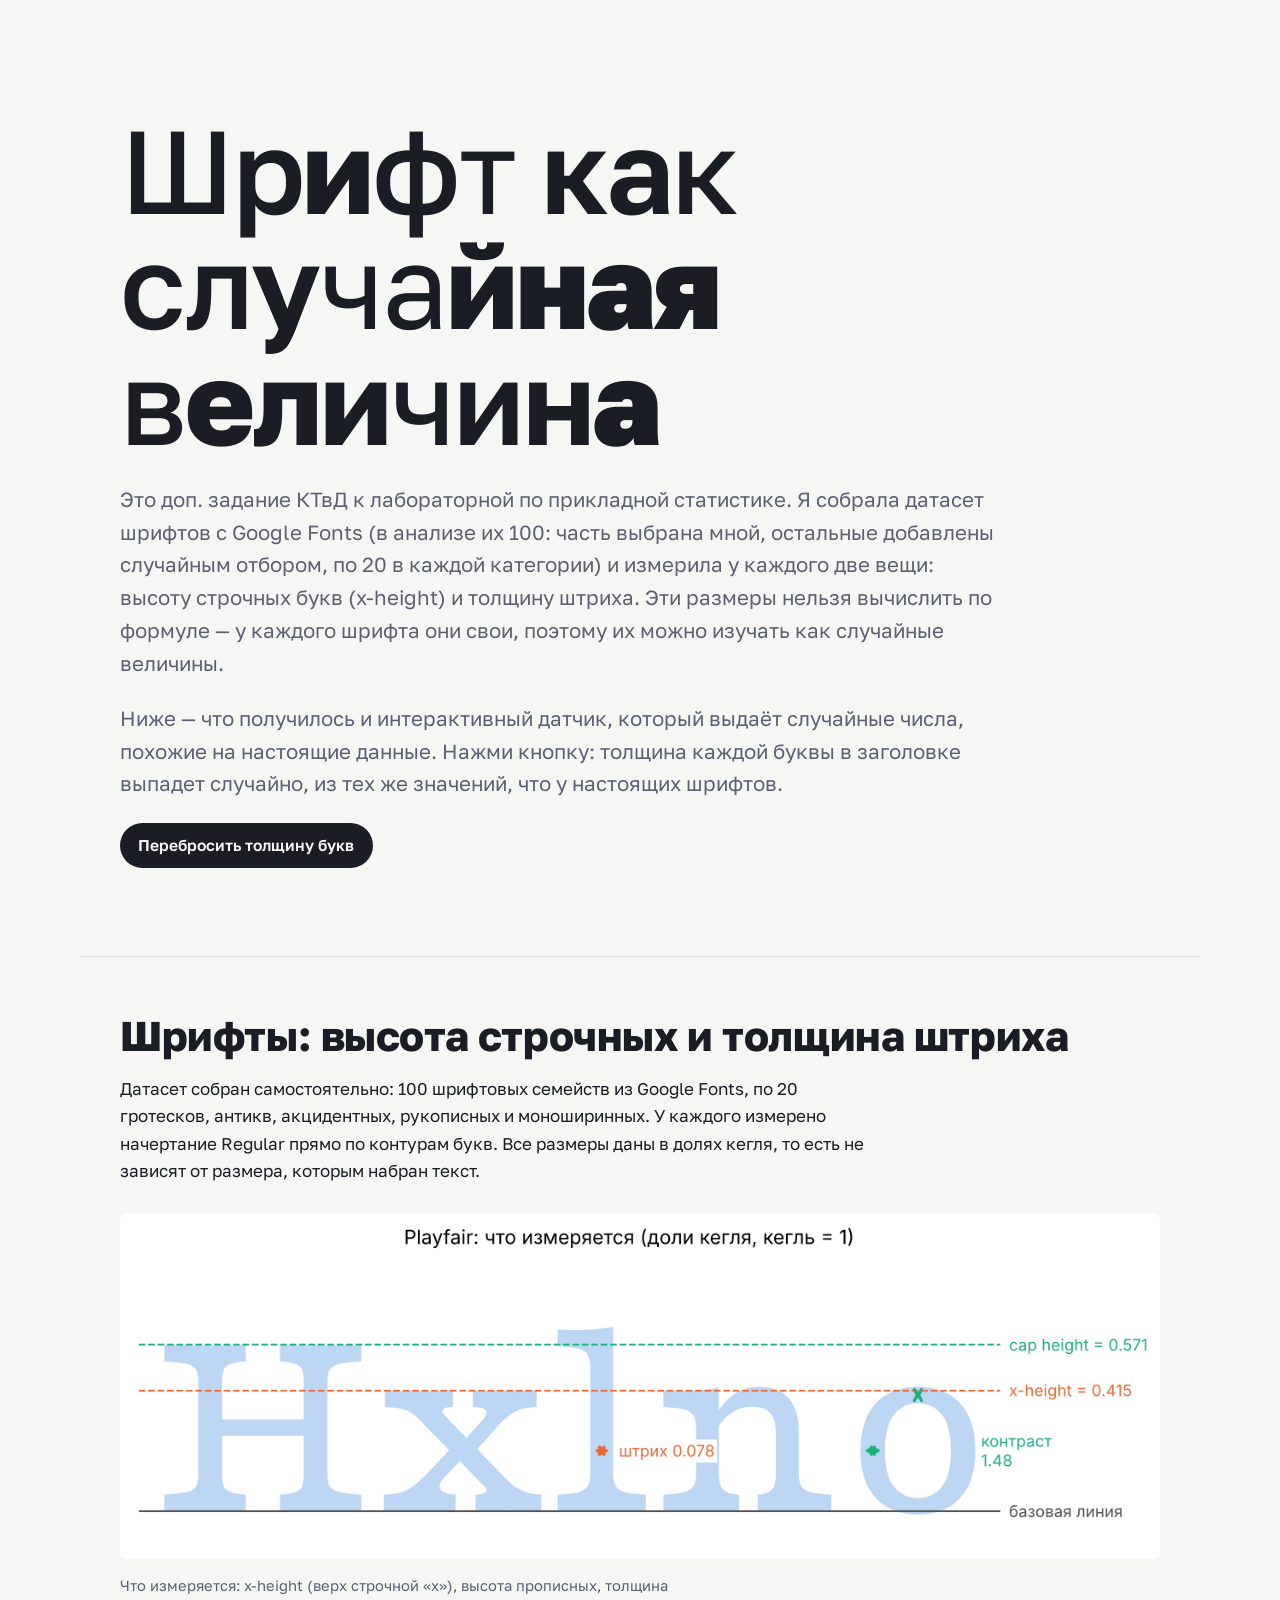
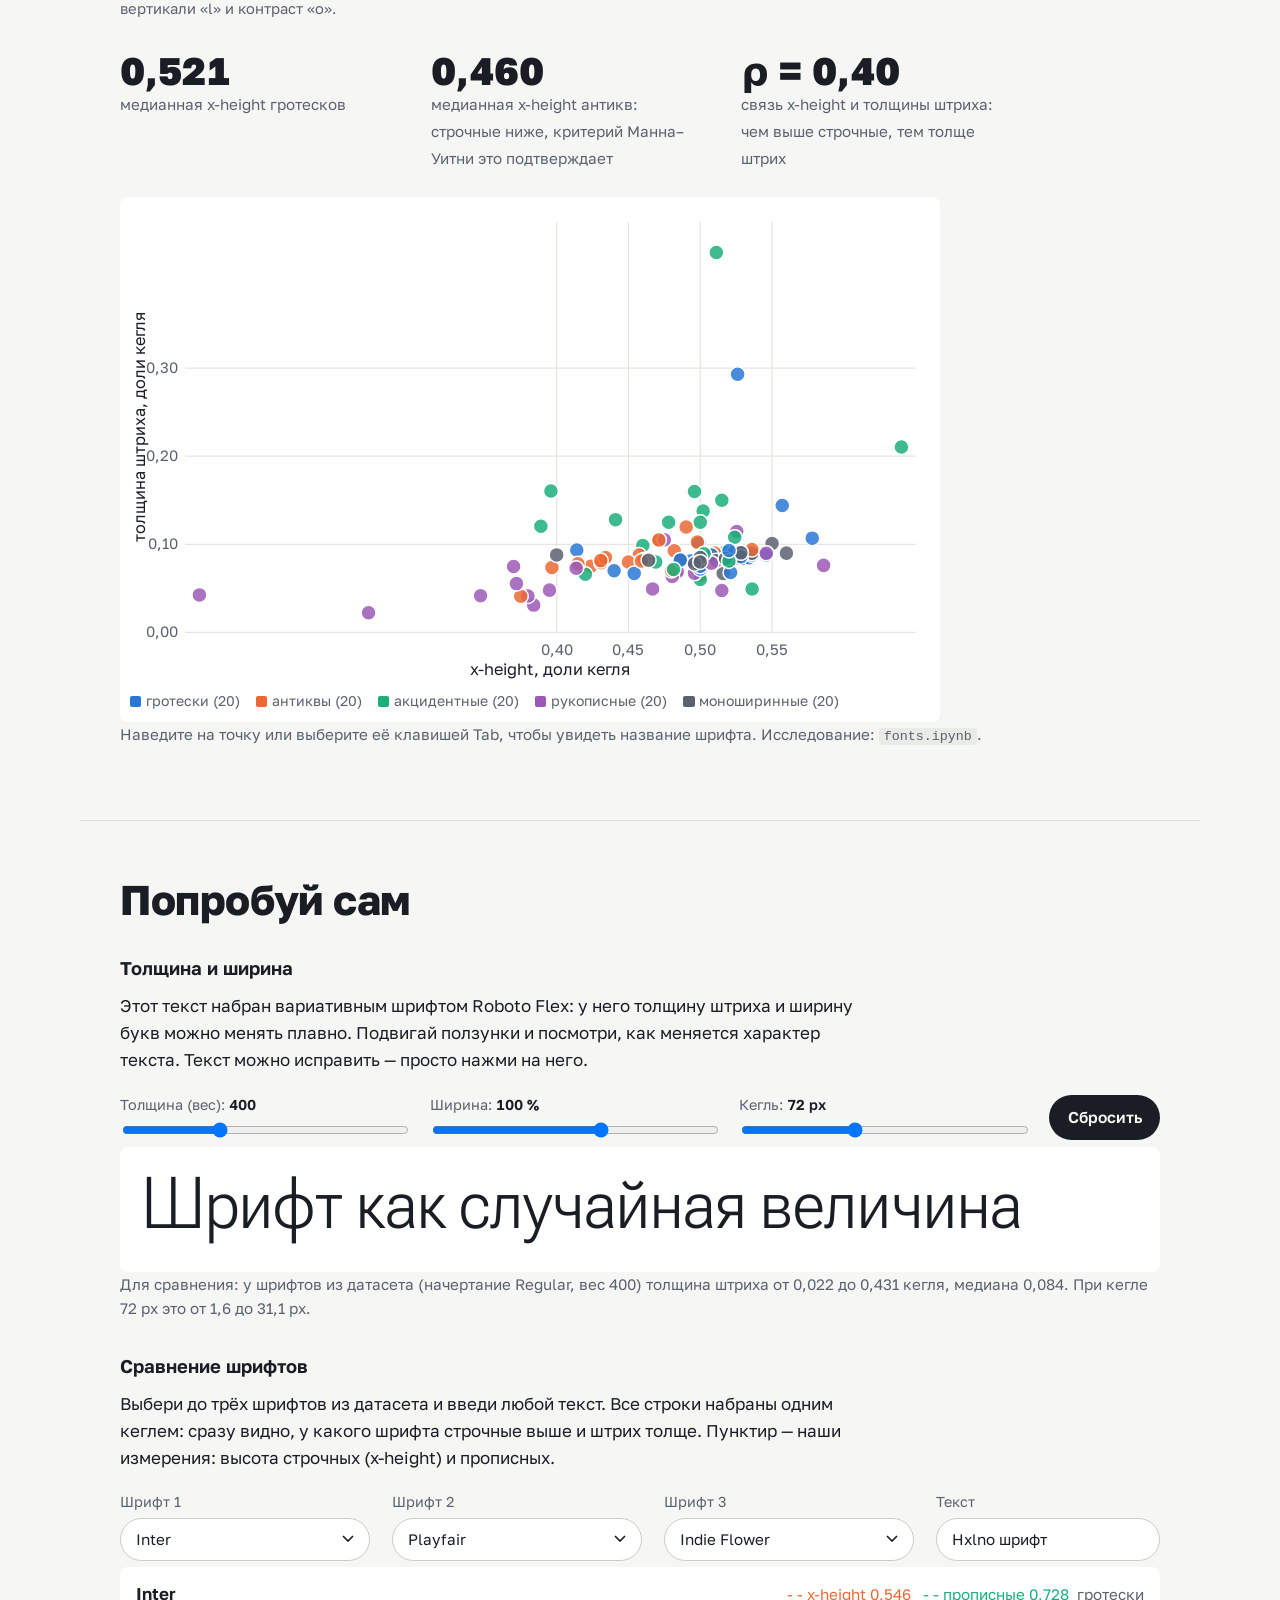
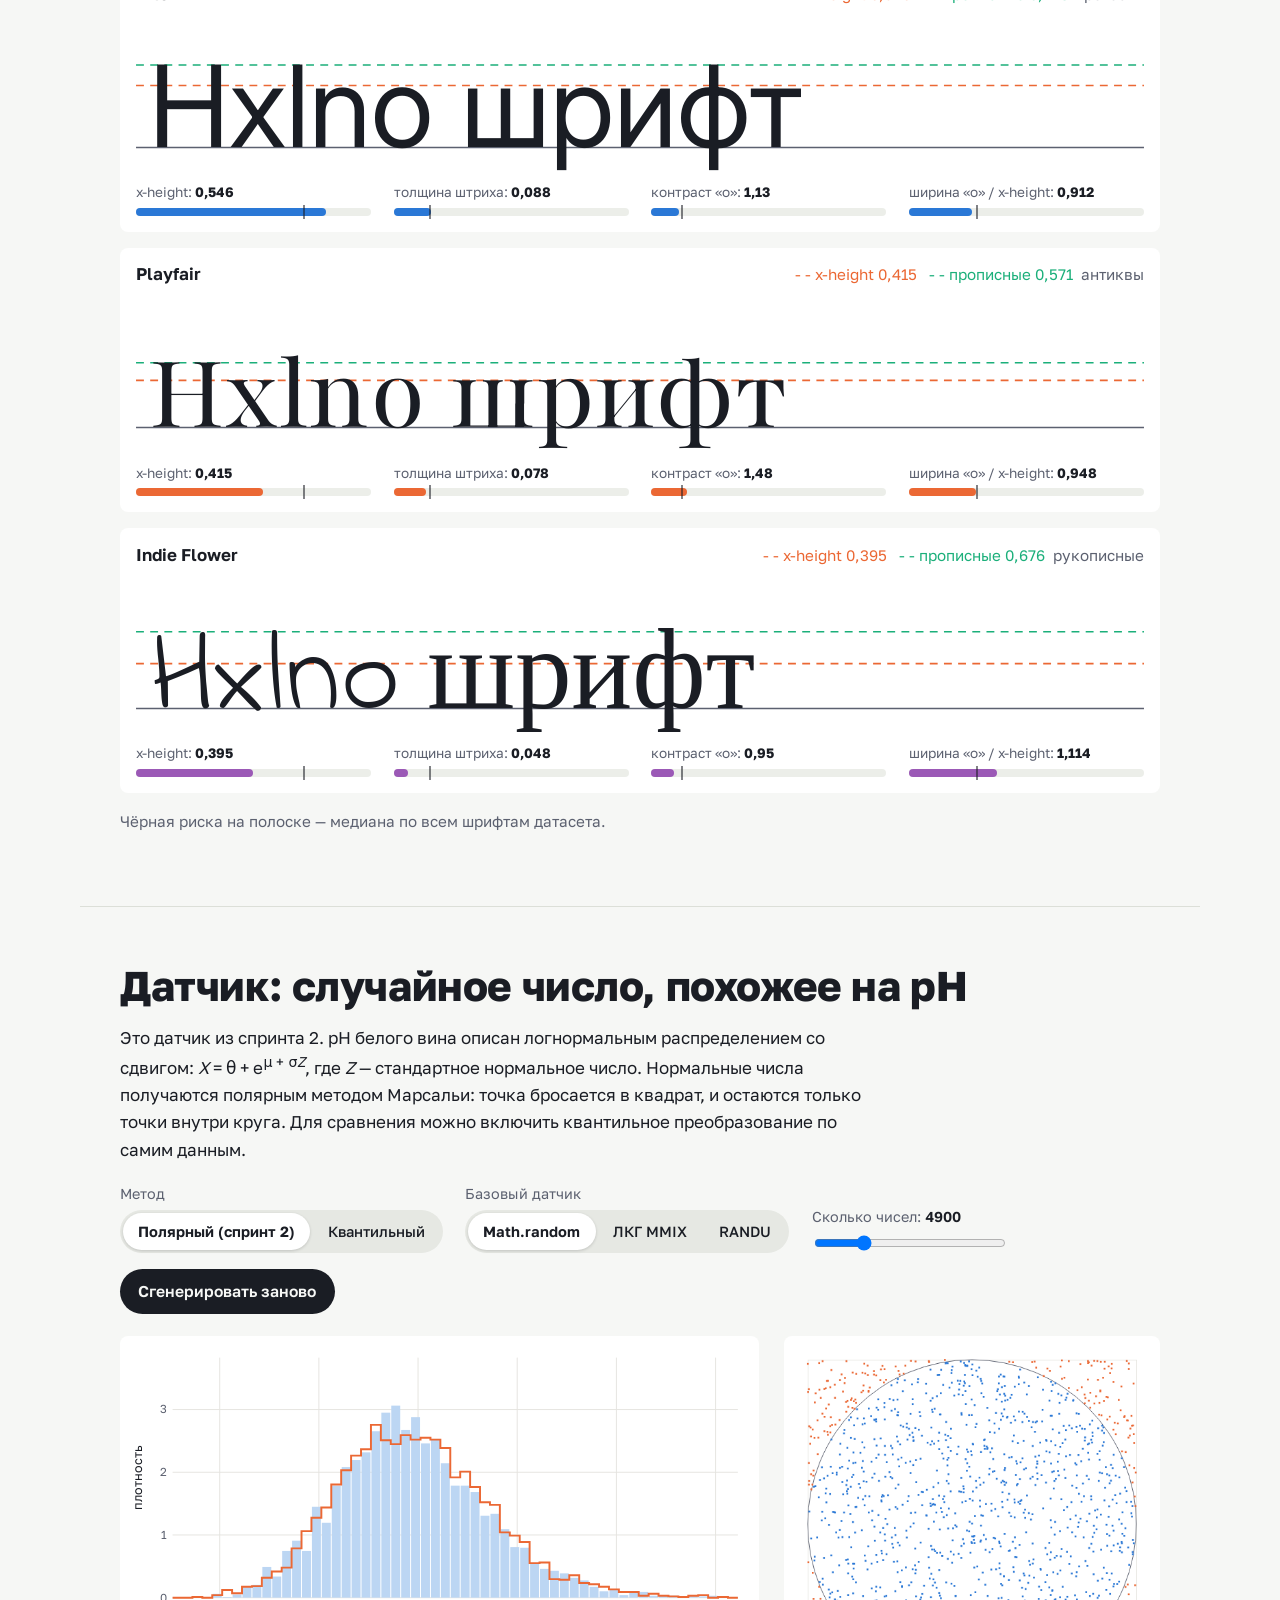
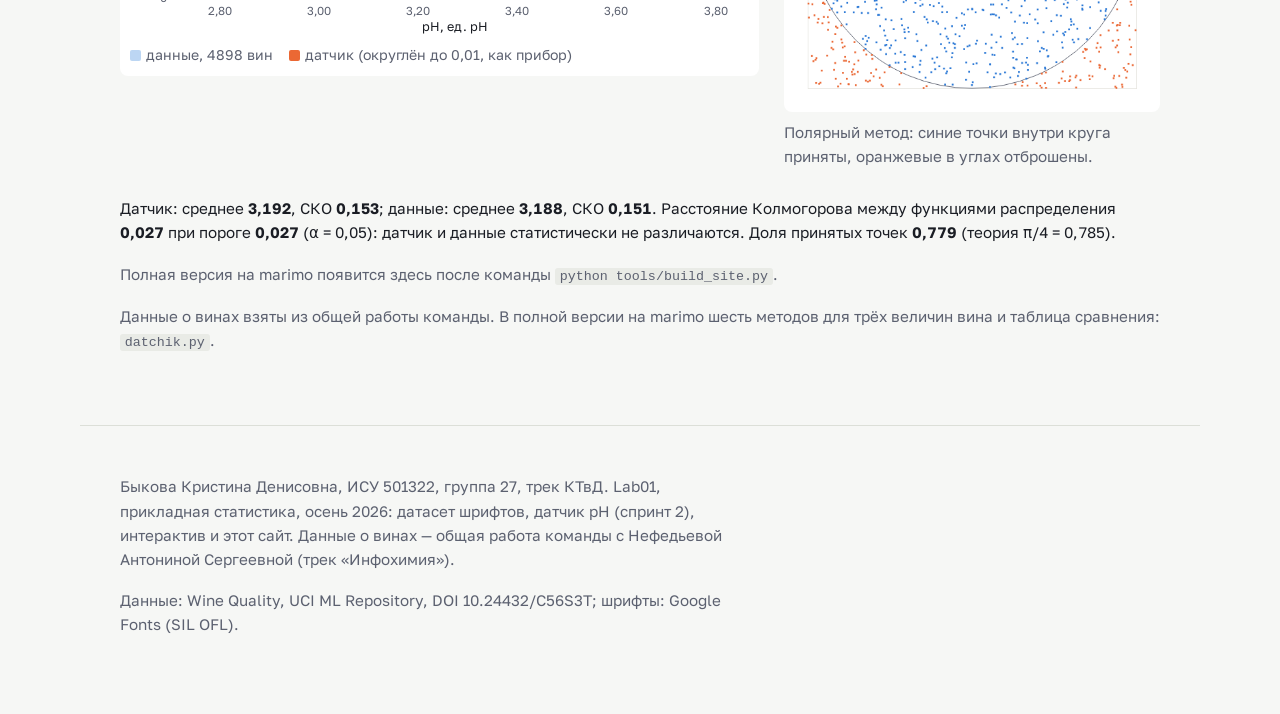
==== commit 0cd1436e: "сайт: переключатели вместо списков" ====
--- a/fonts/docs/index.html
+++ b/fonts/docs/index.html
@@ -59,7 +59,7 @@
 .controls{display:flex;flex-wrap:wrap;gap:1rem 1.4rem;align-items:end;margin:1.2rem 0 .4rem}
 label{display:flex;flex-direction:column;gap:.3rem;font-size:.9rem;color:var(--muted)}
 select,input[type=range]{font:inherit;color:var(--ink)}
-select{padding:.4rem .5rem;border:1px solid #c9cdc5;border-radius:6px;background:#fff}
+select:not(.fancy){padding:.4rem .5rem;border:1px solid #c9cdc5;border-radius:6px;background:#fff}
 .chart{background:#fff;border-radius:8px;padding:.6rem}
 .chart svg,.chart canvas{display:block;width:100%;height:auto}
 .readout{font-variant-numeric:tabular-nums;margin-top:.7rem;font-size:.95rem}
@@ -77,12 +77,23 @@
 footer p{max-width:var(--measure)}
 
 .specimen{padding:1.2rem 1.4rem;overflow:hidden}
+.sr{position:absolute;width:1px;height:1px;overflow:hidden;clip:rect(0 0 0 0);white-space:nowrap}
+.seg{display:inline-flex;flex-wrap:wrap;gap:2px;background:#e6e8e3;border-radius:999px;padding:3px}
+.seg button{background:transparent;color:var(--ink);font-weight:500;font-size:.92rem;padding:.42rem .95rem;border-radius:999px;transition:background .15s}
+.seg button:hover{background:#f2f3f0}
+.seg button[aria-checked="true"]{background:#fff;font-weight:650;box-shadow:0 1px 3px rgba(26,29,36,.18)}
+.fancy{appearance:none;-webkit-appearance:none;font:inherit;font-size:.95rem;color:var(--ink);background:#fff
+  url("data:image/svg+xml,%3Csvg xmlns='http://www.w3.org/2000/svg' width='12' height='8'%3E%3Cpath d='M1 1l5 5 5-5' fill='none' stroke='%231a1d24' stroke-width='1.6'/%3E%3C/svg%3E") no-repeat right .9rem center;
+  border:1px solid #c9cdc5;border-radius:999px;padding:.5rem 2.2rem .5rem .95rem;min-width:12rem;cursor:pointer}
+.fancy:hover{border-color:#9aa0a8}
 #play .controls label{min-width:11rem;flex:1 1 11rem}
 #play .controls label .val{color:var(--ink);font-weight:600;font-variant-numeric:tabular-nums}
 #play .controls input[type=range]{width:100%}
 #flex{font-family:"Roboto Flex","Golos Text",system-ui,sans-serif;line-height:1.05;outline:none;word-break:break-word;min-height:1.2em}
 #flex:focus-visible{box-shadow:0 0 0 3px var(--orange);border-radius:4px}
-input[type=text]{font:inherit;color:var(--ink);padding:.4rem .6rem;border:1px solid #c9cdc5;border-radius:6px;background:#fff}
+input[type=text]{font:inherit;font-size:.95rem;color:var(--ink);padding:.5rem .95rem;border:1px solid #c9cdc5;border-radius:999px;background:#fff}
+input[type=text]:hover{border-color:#9aa0a8}
+.controls label .val{color:var(--ink);font-weight:600;font-variant-numeric:tabular-nums}
 .cmp-row{background:#fff;border-radius:8px;padding:.8rem 1rem 1rem;margin:0 0 1rem}
 .cmp-row svg{display:block;width:100%;height:auto}
 .cmp-head{display:flex;justify-content:space-between;align-items:baseline;gap:1rem;flex-wrap:wrap;margin-bottom:.3rem}
@@ -157,9 +168,9 @@
   шрифта строчные выше и штрих толще. Пунктир — наши измерения: высота строчных (x-height) и прописных.</p>
   </div>
   <div class="controls">
-    <label>Шрифт 1 <select class="fpick" data-i="0"></select></label>
-    <label>Шрифт 2 <select class="fpick" data-i="1"></select></label>
-    <label>Шрифт 3 <select class="fpick" data-i="2"></select></label>
+    <label>Шрифт 1 <select class="fpick fancy" data-i="0"></select></label>
+    <label>Шрифт 2 <select class="fpick fancy" data-i="1"></select></label>
+    <label>Шрифт 3 <select class="fpick fancy" data-i="2"></select></label>
     <label style="flex:1;min-width:14rem">Текст <input id="cmpText" type="text" value="Hxlno шрифт" maxlength="40"></label>
   </div>
   <div id="cmp"></div>
@@ -174,21 +185,23 @@
   Для сравнения можно включить квантильное преобразование по самим данным.</p>
   </div>
   <div class="controls">
-    <label>Метод
-      <select id="method">
-        <option value="polar">Полярный метод (спринт 2)</option>
-        <option value="quantile">Квантильное преобразование</option>
+    <label><span id="methodLab">Метод</span>
+      <span class="seg" data-for="method" role="radiogroup" aria-labelledby="methodLab"></span>
+      <select id="method" class="sr" tabindex="-1" aria-hidden="true">
+        <option value="polar">Полярный (спринт 2)</option>
+        <option value="quantile">Квантильный</option>
       </select>
     </label>
-    <label>Базовый датчик
-      <select id="base">
-        <option value="math">Math.random (xorshift128+)</option>
-        <option value="mmix">ЛКГ, константы MMIX (Кнут)</option>
-        <option value="randu">RANDU, IBM 1960-х</option>
+    <label><span id="baseLab">Базовый датчик</span>
+      <span class="seg" data-for="base" role="radiogroup" aria-labelledby="baseLab"></span>
+      <select id="base" class="sr" tabindex="-1" aria-hidden="true">
+        <option value="math">Math.random</option>
+        <option value="mmix">ЛКГ MMIX</option>
+        <option value="randu">RANDU</option>
       </select>
     </label>
-    <label>Сколько чисел: <output id="nout">4900</output>
-      <input id="n" type="range" min="100" max="20000" step="100" value="4900">
+    <label style="min-width:12rem"><span>Сколько чисел: <output id="nout" class="val">4900</output></span>
+      <input id="n" type="range" min="100" max="20000" step="100" value="4900" style="width:100%">
     </label>
     <button id="go" type="button">Сгенерировать заново</button>
   </div>
@@ -357,6 +370,26 @@
 document.getElementById("go").addEventListener("click", run);
 run();
 
+/* --- переключатели-«таблетки» вместо выпадающих списков с 2–3 вариантами --- */
+document.querySelectorAll(".seg").forEach(seg => {
+  const sel = document.getElementById(seg.dataset.for);
+  const btns = [...sel.options].map(o => {
+    const b = document.createElement("button");
+    b.type = "button"; b.textContent = o.textContent; b.setAttribute("role", "radio"); b.dataset.v = o.value;
+    seg.appendChild(b); return b; });
+  const sync = () => btns.forEach(b => { const on = b.dataset.v === sel.value;
+    b.setAttribute("aria-checked", on); b.tabIndex = on ? 0 : -1; });
+  const pick = b => { sel.value = b.dataset.v; sync(); sel.dispatchEvent(new Event("change")); };
+  btns.forEach((b, i) => {
+    b.addEventListener("click", () => pick(b));
+    b.addEventListener("keydown", e => {
+      const d = {ArrowRight: 1, ArrowDown: 1, ArrowLeft: -1, ArrowUp: -1}[e.key];
+      if (d) { e.preventDefault(); const n = btns[(i + d + btns.length) % btns.length]; pick(n); n.focus(); }
+    });
+  });
+  sync();
+});
+
 /* --- попробуй сам: толщина и ширина (Roboto Flex) --- */
 const flex = document.getElementById("flex"), flexNote = document.getElementById("flexNote");
 const wght = document.getElementById("wght"), wdth = document.getElementById("wdth"), size = document.getElementById("size");
@@ -395,7 +428,8 @@
 const RG = {x: range("x"), s: range("s"), ct: range("ct"), w: range("w")};
 const LAB = {x: "x-height", s: "толщина штриха", ct: "контраст «o»", w: "ширина «o» / x-height"};
 picks.forEach((sel, i) => {
-  sel.innerHTML = GF.map(p => `<option value="${p.f}">${p.f} (${(CAT[p.c] || [p.c])[0]})</option>`).join("");
+  sel.innerHTML = Object.entries(CAT).map(([k, [nm]]) => `<optgroup label="${nm}">` +
+    GF.filter(p => p.c === k).map(p => `<option value="${p.f}">${p.f}</option>`).join("") + "</optgroup>").join("");
   const want = GF.find(p => p.f === DEF[i]) || GF[i * 7 % GF.length];
   sel.value = want.f;
   sel.addEventListener("change", renderCmp);
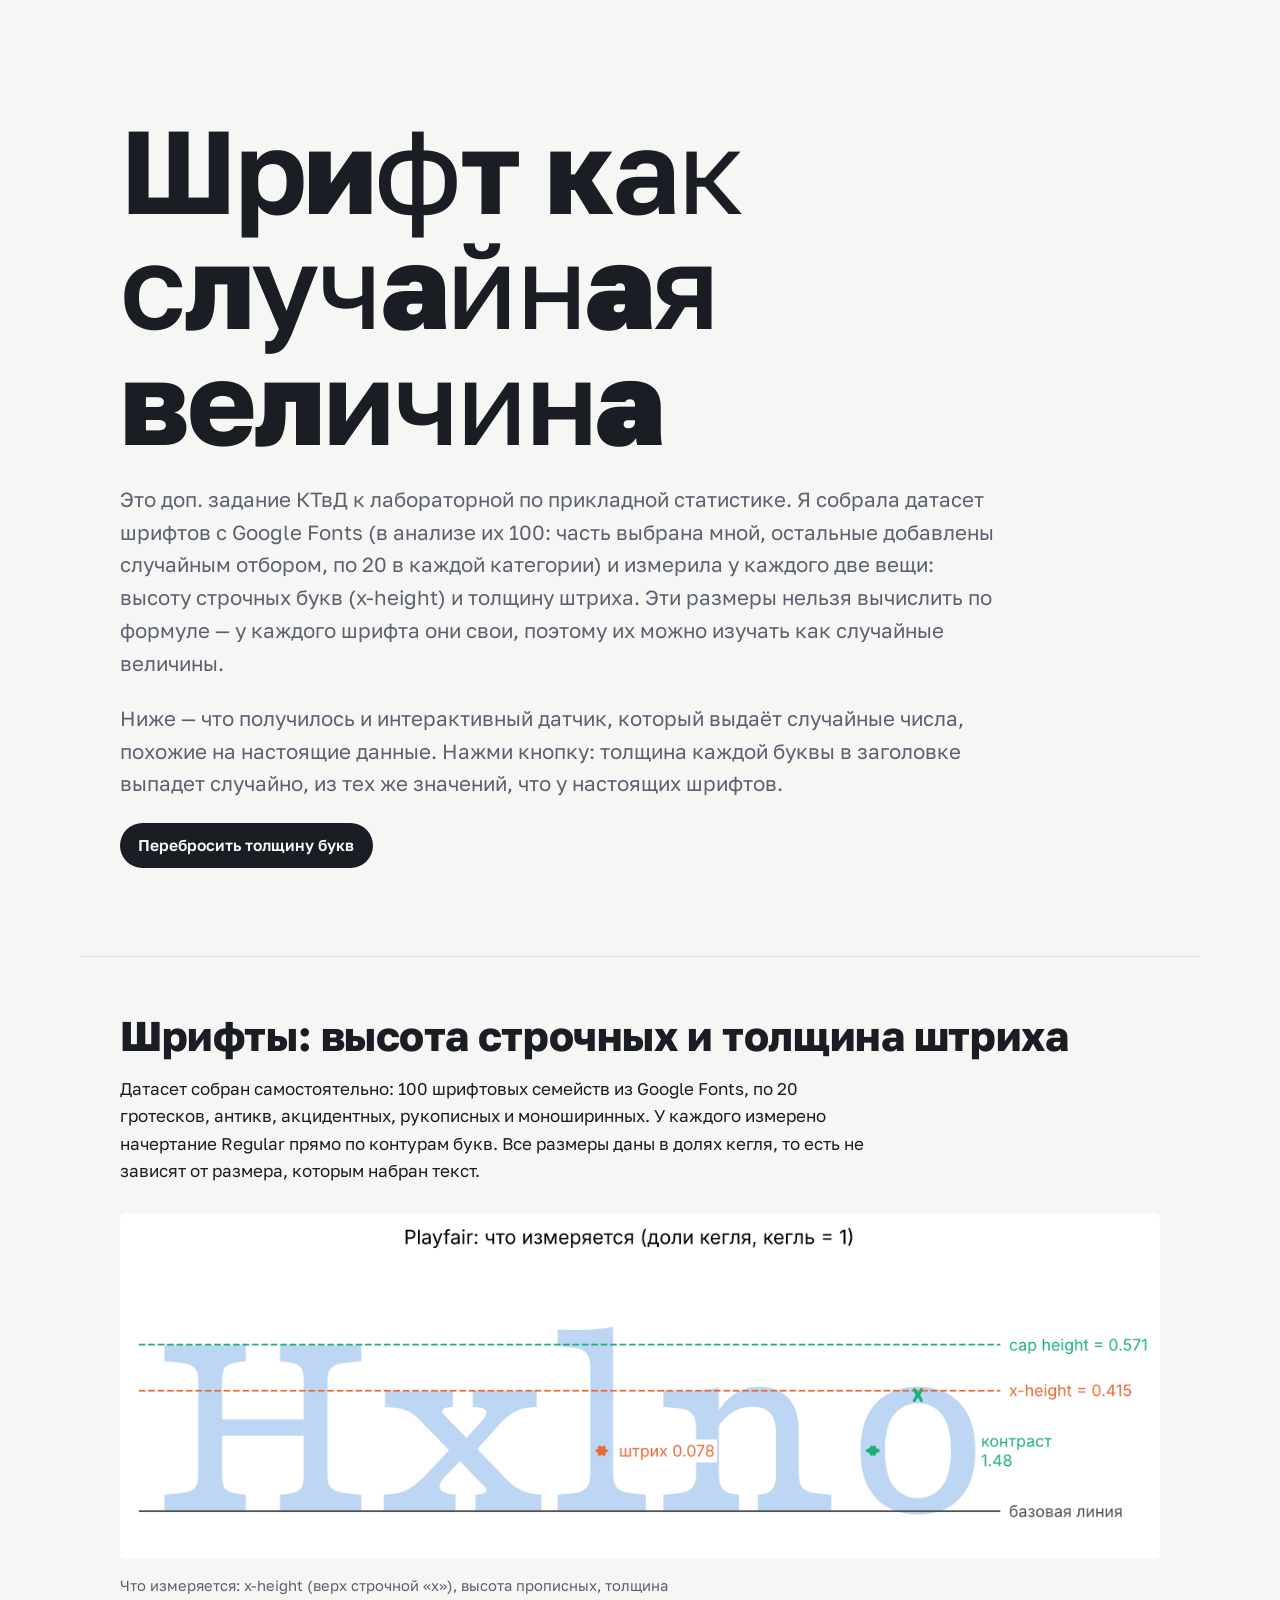
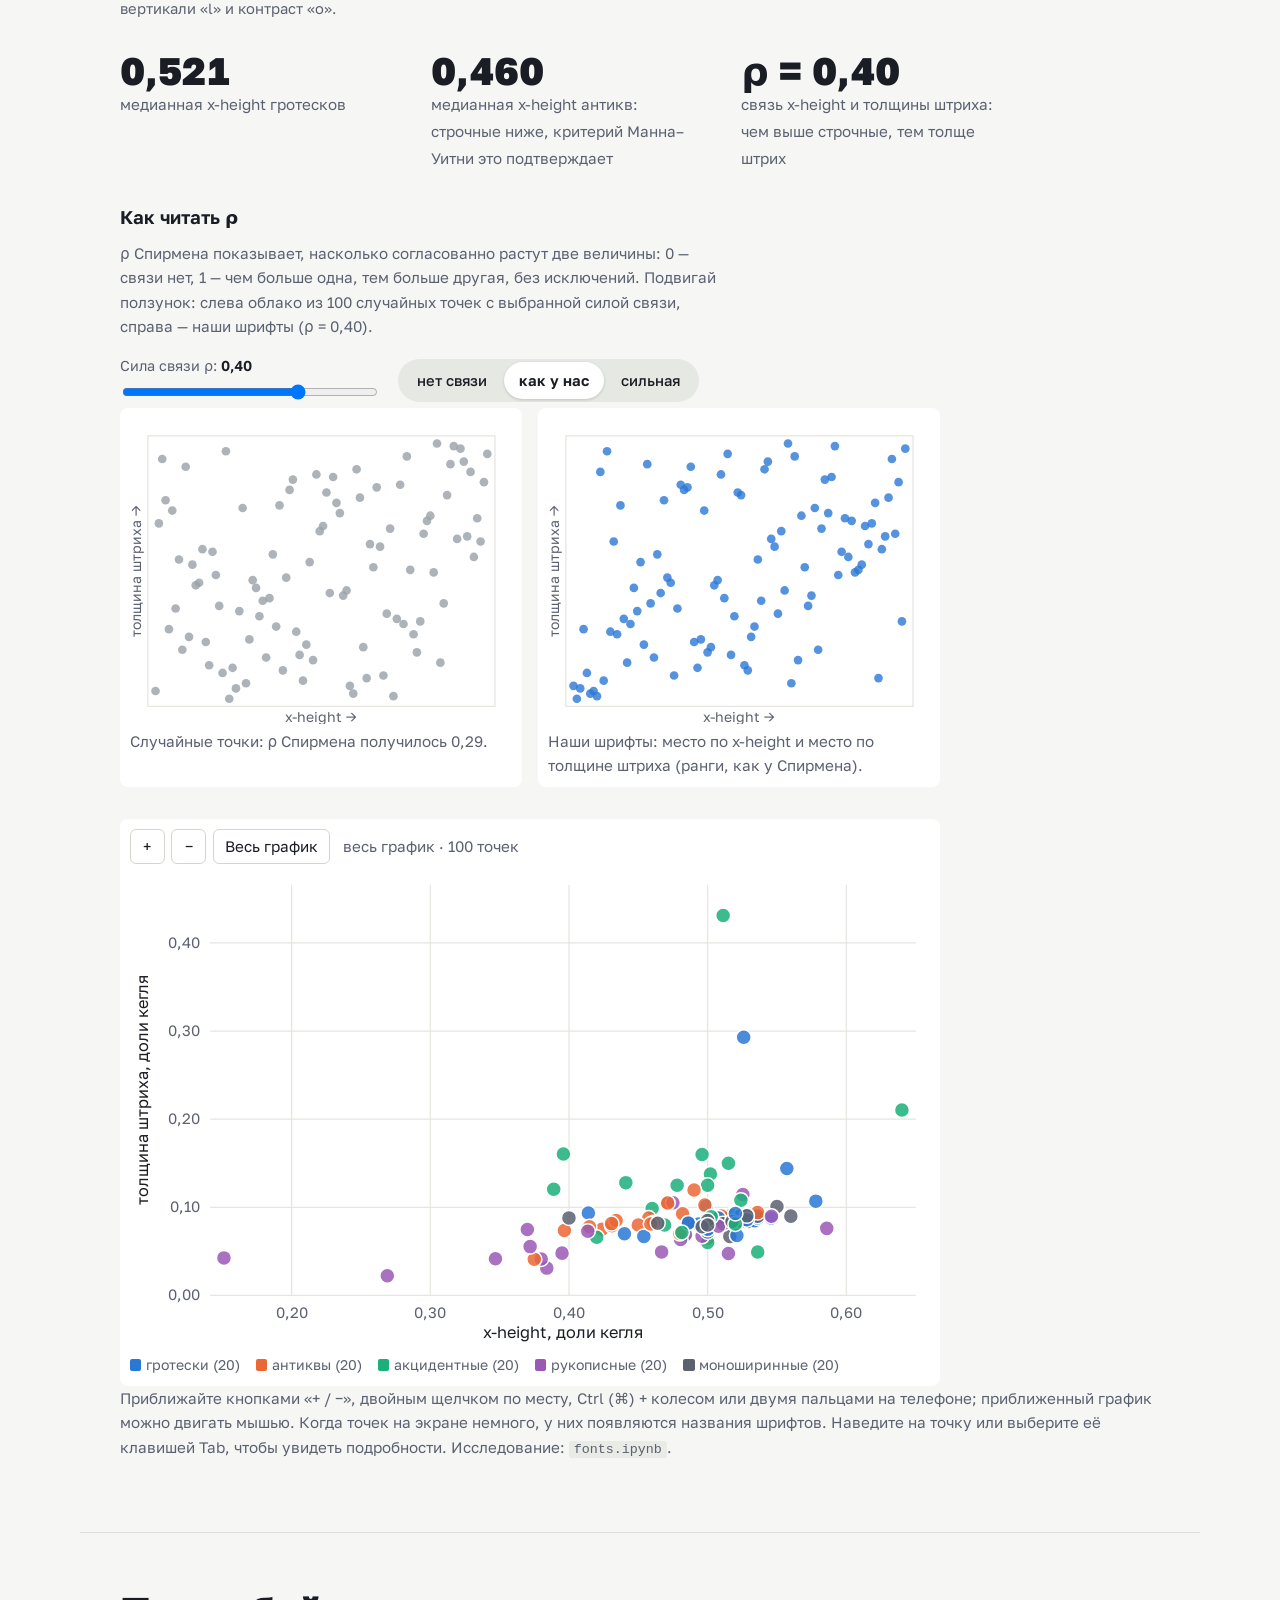
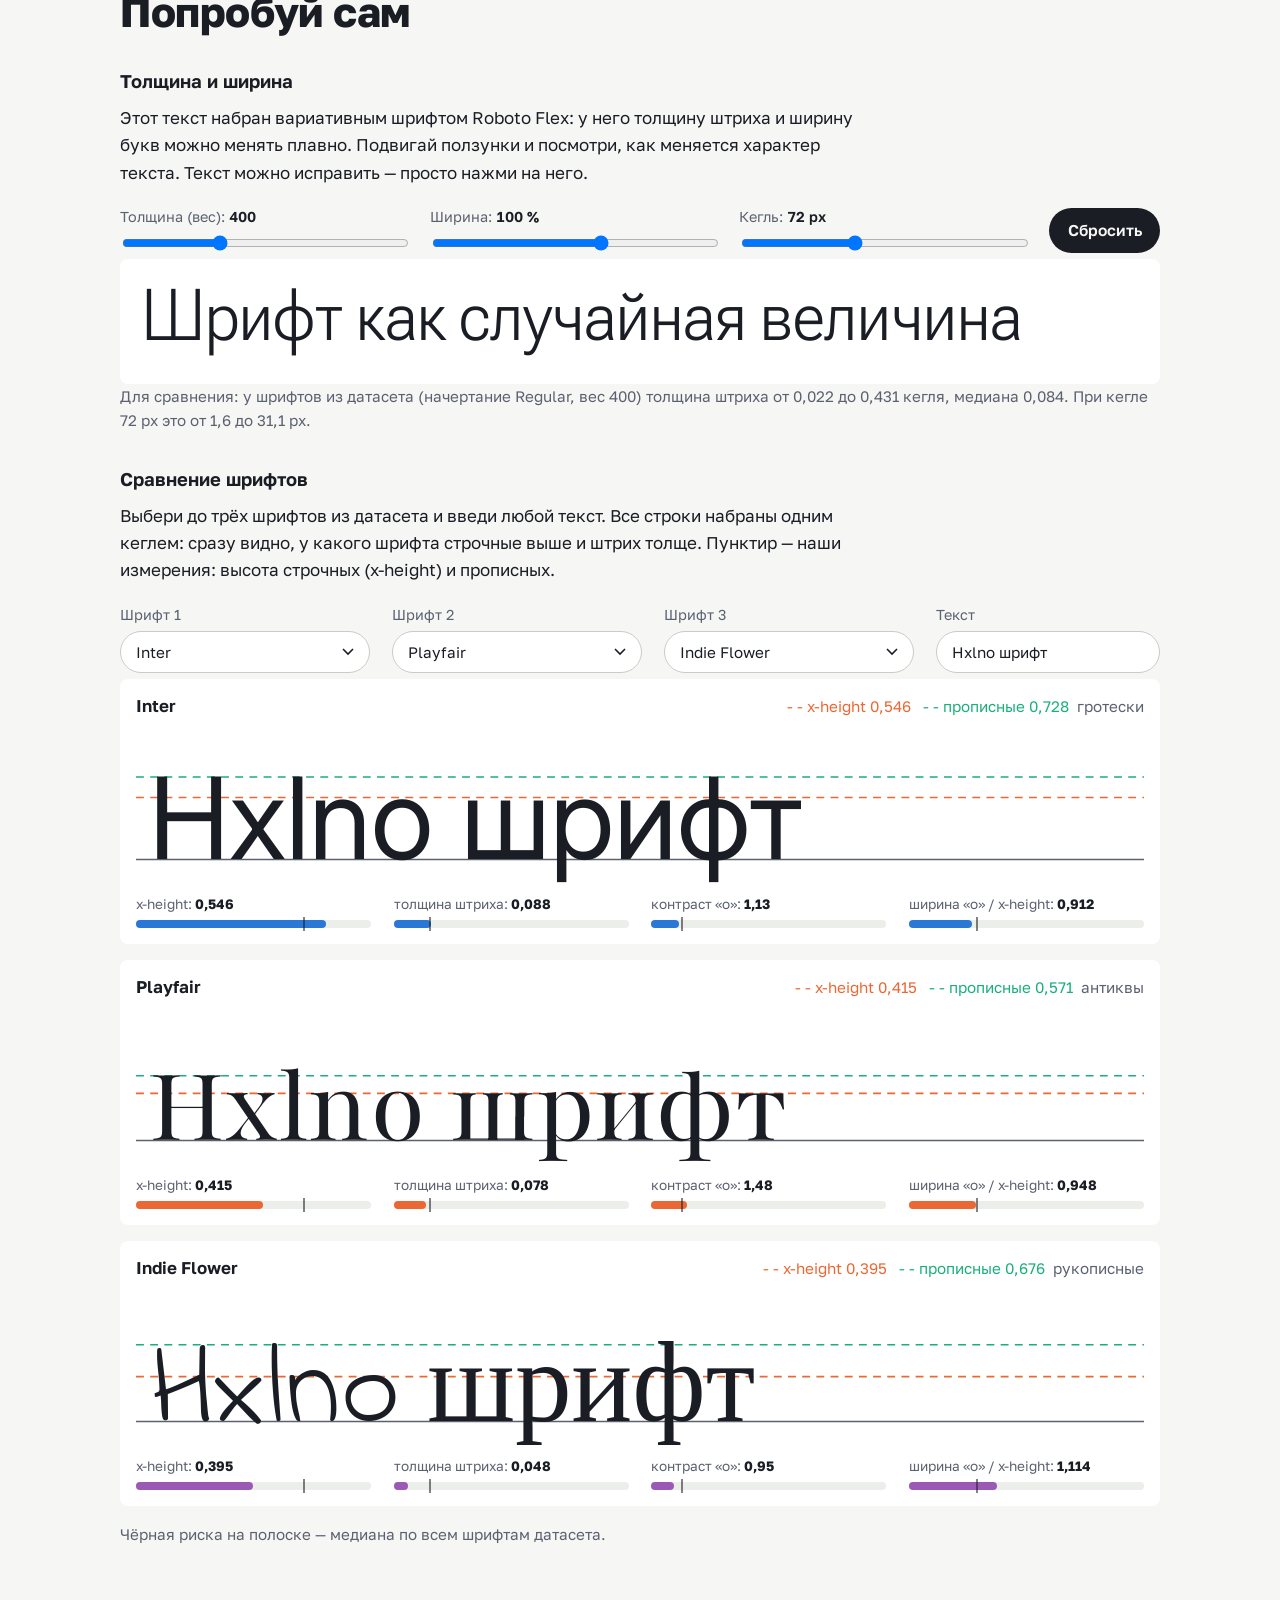
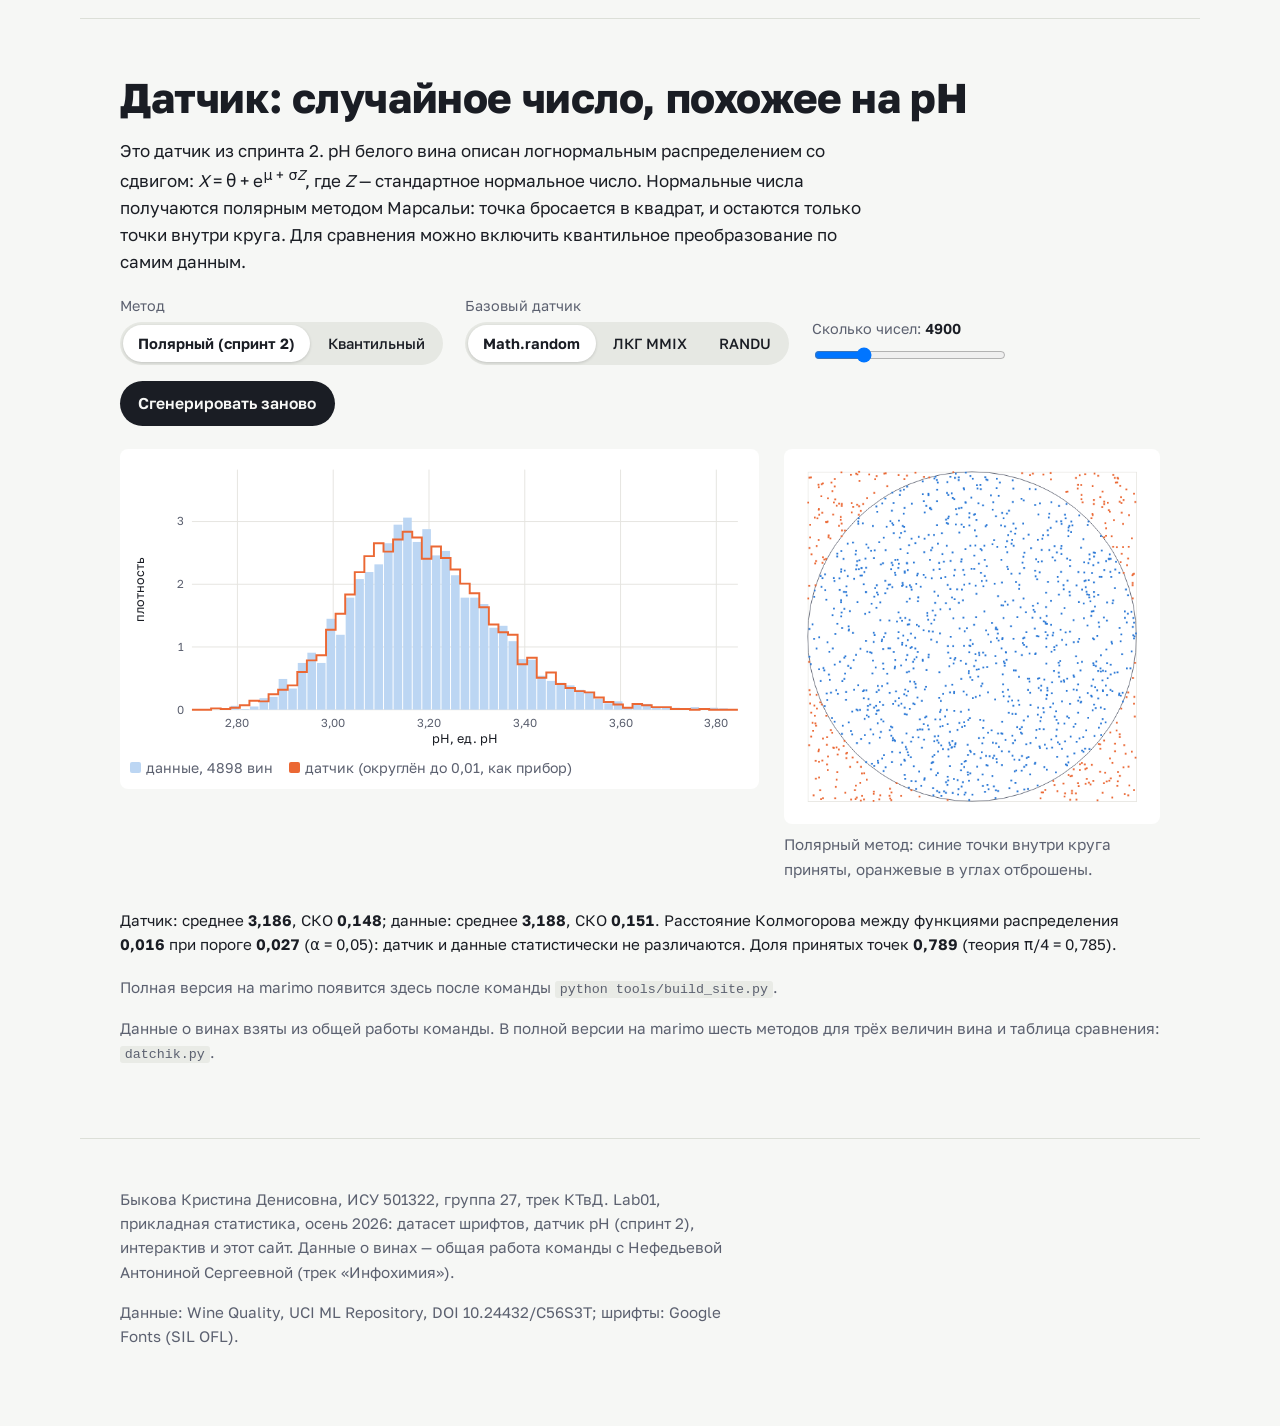
==== commit db5c3174: "сайт: блок про ρ и приближение графика" ====
--- a/fonts/docs/index.html
+++ b/fonts/docs/index.html
@@ -71,12 +71,23 @@
 .facts{display:grid;grid-template-columns:repeat(auto-fit,minmax(15rem,1fr));gap:1.4rem 2rem;margin:1.6rem 0;max-width:900px}
 .fact strong{display:block;font-size:2.4rem;line-height:1.05;font-weight:800;font-variant-numeric:tabular-nums}
 .fact span{color:var(--muted);font-size:.95rem}
+.zoombar{display:flex;gap:.4rem;align-items:center;margin:0 0 .4rem;flex-wrap:wrap}
+.zoombar button{font:inherit;font-size:.95rem;min-width:2.2rem;height:2.2rem;padding:0 .7rem;border-radius:6px;border:1px solid #d6d4cc;background:#fff;color:var(--ink);cursor:pointer}
+.zoombar button:hover{background:#f3f2ee}.zoombar button:focus-visible{outline:2px solid #2a78d6;outline-offset:2px}
+.zoombar .note{margin:0 0 0 .4rem}
+#scatter{user-select:none;-webkit-user-select:none}
+#zoomHint{position:absolute;left:50%;top:50%;transform:translate(-50%,-50%);background:rgba(26,29,36,.82);color:#fff;padding:.5rem .8rem;border-radius:6px;font-size:.9rem;pointer-events:none;opacity:0;transition:opacity .25s}
 #tip{position:absolute;pointer-events:none;background:var(--ink);color:var(--paper);font-size:.85rem;
   padding:.3rem .55rem;border-radius:4px;opacity:0;transition:opacity .12s;white-space:nowrap}
 footer.wrap{padding-top:3rem;padding-bottom:4rem;border-top:1px solid var(--rule);color:var(--muted);font-size:.95rem}
 footer p{max-width:var(--measure)}
 
 .specimen{padding:1.2rem 1.4rem;overflow:hidden}
+.rho-demo{margin:0 0 2rem}
+.rho-grid{display:grid;grid-template-columns:1fr 1fr;gap:1rem;max-width:820px}
+.rho-grid svg{width:100%;height:auto;display:block}
+#rhoPresets button[aria-pressed="true"]{background:#fff;font-weight:650;box-shadow:0 1px 3px rgba(26,29,36,.18)}
+@media (max-width:560px){.rho-grid{grid-template-columns:1fr}}
 .sr{position:absolute;width:1px;height:1px;overflow:hidden;clip:rect(0 0 0 0);white-space:nowrap}
 .seg{display:inline-flex;flex-wrap:wrap;gap:2px;background:#e6e8e3;border-radius:999px;padding:3px}
 .seg button{background:transparent;color:var(--ink);font-weight:500;font-size:.92rem;padding:.42rem .95rem;border-radius:999px;transition:background .15s}
@@ -135,12 +146,32 @@
     <div class="fact"><strong>0,460</strong><span>медианная x-height антикв: строчные ниже, критерий Манна–Уитни это подтверждает</span></div>
     <div class="fact"><strong>ρ = 0,40</strong><span>связь x-height и толщины штриха: чем выше строчные, тем толще штрих</span></div>
   </div>
+  <div class="rho-demo">
+    <h3>Как читать ρ</h3>
+    <p class="note" style="max-width:var(--measure)">ρ Спирмена показывает, насколько согласованно растут две величины: 0 — связи нет,
+    1 — чем больше одна, тем больше другая, без исключений. Подвигай ползунок: слева облако из 100 случайных точек с выбранной
+    силой связи, справа — наши шрифты (ρ = 0,40).</p>
+    <div class="controls" style="margin-top:.4rem">
+      <label style="min-width:16rem"><span>Сила связи ρ: <output id="rhoOut" class="val">0,40</output></span>
+        <input id="rho" type="range" min="-1" max="1" step="0.05" value="0.4" style="width:100%"></label>
+      <span class="seg" id="rhoPresets" role="group" aria-label="Готовые значения">
+        <button type="button" data-v="0">нет связи</button><button type="button" data-v="0.4">как у нас</button><button type="button" data-v="0.9">сильная</button></span>
+    </div>
+    <div class="rho-grid">
+      <div class="chart"><svg id="rhoSim" viewBox="0 0 300 240" role="img" aria-label="Облако точек с выбранной силой связи"></svg>
+        <p class="note" id="rhoSimNote" style="margin:.3rem 0 0"></p></div>
+      <div class="chart"><svg id="rhoReal" viewBox="0 0 300 240" role="img" aria-label="Наши шрифты в рангах"></svg>
+        <p class="note" style="margin:.3rem 0 0">Наши шрифты: место по x-height и место по толщине штриха (ранги, как у Спирмена).</p></div>
+    </div>
+  </div>
   <div class="chart" style="position:relative;max-width:820px">
+    <div class="zoombar"><button type="button" id="zIn" aria-label="Приблизить">+</button><button type="button" id="zOut" aria-label="Отдалить">−</button><button type="button" id="zReset">Весь график</button><span id="zoomInfo" class="note"></span></div>
     <svg id="scatter" viewBox="0 0 640 380" role="img" aria-label="Точечный график: x-height и толщина штриха по шрифтам"></svg>
+    <div id="zoomHint">Чтобы приблизить, держите Ctrl (⌘) и крутите колесо</div>
     <div id="tip" role="status"></div>
     <div class="legend" id="flegend"></div>
   </div>
-  <p class="note">Наведите на точку или выберите её клавишей Tab, чтобы увидеть название шрифта. Исследование: <code>fonts.ipynb</code>.</p>
+  <p class="note">Приближайте кнопками «+ / −», двойным щелчком по месту, Ctrl (⌘) + колесом или двумя пальцами на телефоне; приближенный график можно двигать мышью. Когда точек на экране немного, у них появляются названия шрифтов. Наведите на точку или выберите её клавишей Tab, чтобы увидеть подробности. Исследование: <code>fonts.ipynb</code>.</p>
 </section>
 
 <section class="wrap" id="play">
@@ -288,7 +319,7 @@
 const NS = "http://www.w3.org/2000/svg";
 const el = (tag, attrs) => { const e = document.createElementNS(NS, tag); for (const k in attrs) e.setAttribute(k, attrs[k]); return e; };
 const E = D.wine.edges, H = D.wine.hist;
-const W = 640, Hh = 300, pad = {l: 44, r: 12, t: 12, b: 40};
+const W = 640, Hh = 300, pad = {l: 64, r: 12, t: 12, b: 40};   // слева место под числа оси и подпись
 const xs = v => pad.l + (v - E[0]) / (E[E.length - 1] - E[0]) * (W - pad.l - pad.r);
 const yMax = Math.max(...H) * 1.25;
 const ys = v => Hh - pad.b - v / yMax * (Hh - pad.t - pad.b);
@@ -297,9 +328,9 @@
   xticks.forEach(t => { s.append(el("line", {x1: X(t), x2: X(t), y1: pad.t, y2: h - pad.b, stroke: "#e6e5e0"}));
     const tx = el("text", {x: X(t), y: h - pad.b + 18, "text-anchor": "middle", "font-size": 12, fill: "#5c6170"}); tx.textContent = nf(t, xd); s.append(tx); });
   yticks.forEach(t => { s.append(el("line", {x1: pad.l, x2: w - pad.r, y1: Y(t), y2: Y(t), stroke: "#e6e5e0"}));
-    const tx = el("text", {x: pad.l - 6, y: Y(t) + 4, "text-anchor": "end", "font-size": 12, fill: "#5c6170"}); tx.textContent = nf(t, yd); s.append(tx); });
+    const tx = el("text", {x: pad.l - 8, y: Y(t) + 4, "text-anchor": "end", "font-size": 12, fill: "#5c6170"}); tx.textContent = nf(t, yd); s.append(tx); });
   const xl = el("text", {x: (pad.l + w - pad.r) / 2, y: h - 6, "text-anchor": "middle", "font-size": 13, fill: "#1a1d24"}); xl.textContent = xlab; s.append(xl);
-  const yl = el("text", {x: 12, y: (pad.t + h - pad.b) / 2, "text-anchor": "middle", "font-size": 13, fill: "#1a1d24", transform: `rotate(-90 12 ${(pad.t + h - pad.b) / 2})`}); yl.textContent = ylab; s.append(yl);
+  const yl = el("text", {x: 14, y: (pad.t + h - pad.b) / 2, "text-anchor": "middle", "font-size": 13, fill: "#1a1d24", transform: `rotate(-90 14 ${(pad.t + h - pad.b) / 2})`}); yl.textContent = ylab; s.append(yl);
 }
 function drawHist(gen) {
   svg.replaceChildren();
@@ -371,7 +402,7 @@
 run();
 
 /* --- переключатели-«таблетки» вместо выпадающих списков с 2–3 вариантами --- */
-document.querySelectorAll(".seg").forEach(seg => {
+document.querySelectorAll(".seg[data-for]").forEach(seg => {
   const sel = document.getElementById(seg.dataset.for);
   const btns = [...sel.options].map(o => {
     const b = document.createElement("button");
@@ -468,26 +499,127 @@
 }
 renderCmp();
 
-/* --- точечный график шрифтов --- */
+/* --- как читать ρ: облако с заданной силой связи и наши шрифты в рангах --- */
+const rhoIn = document.getElementById("rho"), rhoOut = document.getElementById("rhoOut");
+const ranks = a => { const idx = a.map((v, i) => [v, i]).sort((p, q) => p[0] - q[0]); const r = new Array(a.length);
+  idx.forEach(([, i], k) => r[i] = k); return r; };
+const spear = (a, b) => { const ra = ranks(a), rb = ranks(b), n = a.length, m = (n - 1) / 2;
+  let sab = 0, saa = 0, sbb = 0; for (let i = 0; i < n; i++) { const x = ra[i] - m, y = rb[i] - m; sab += x * y; saa += x * x; sbb += y * y; }
+  return sab / Math.sqrt(saa * sbb); };
+let seedZ = 7; const rnd = () => (seedZ = (seedZ * 16807) % 2147483647) / 2147483647;   // фиксированный датчик: облако не прыгает
+const Z1 = [], Z2 = [];
+for (let i = 0; i < 50; i++) { const u1 = rnd(), u2 = rnd(), r = Math.sqrt(-2 * Math.log(u1));
+  Z1.push(r * Math.cos(2 * Math.PI * u2), r * Math.sin(2 * Math.PI * u2)); const v1 = rnd(), v2 = rnd(), q = Math.sqrt(-2 * Math.log(v1));
+  Z2.push(q * Math.cos(2 * Math.PI * v2), q * Math.sin(2 * Math.PI * v2)); }
+function dots(svg, xs, ys, color) {
+  svg.replaceChildren();
+  const n = xs.length, X = v => 20 + v / (n - 1) * 260, Y = v => 220 - v / (n - 1) * 200;
+  svg.append(el("rect", {x: 14, y: 14, width: 272, height: 212, fill: "none", stroke: "#e6e5e0"}));
+  const rx = ranks(xs), ry = ranks(ys);
+  for (let i = 0; i < n; i++) svg.append(el("circle", {cx: X(rx[i]), cy: Y(ry[i]), r: 3.4, fill: color, "fill-opacity": .8}));
+  const lx = el("text", {x: 150, y: 238, "text-anchor": "middle", "font-size": 11, fill: "#5c6170"}); lx.textContent = "x-height →"; svg.append(lx);
+  const ly = el("text", {x: 9, y: 120, "text-anchor": "middle", "font-size": 11, fill: "#5c6170", transform: "rotate(-90 9 120)"}); ly.textContent = "толщина штриха →"; svg.append(ly);
+}
+function updRho() {
+  const r = +rhoIn.value; rhoOut.textContent = nf(r, 2);
+  const ys = Z1.map((z, i) => r * z + Math.sqrt(1 - r * r) * Z2[i]);
+  dots(document.getElementById("rhoSim"), Z1, ys, "#9aa0a8");
+  document.getElementById("rhoSimNote").textContent = `Случайные точки: ρ Спирмена получилось ${nf(spear(Z1, ys), 2)}.`;
+  document.querySelectorAll("#rhoPresets button").forEach(b => b.setAttribute("aria-pressed", Math.abs(+b.dataset.v - r) < 1e-9));
+}
+rhoIn.addEventListener("input", updRho);
+document.querySelectorAll("#rhoPresets button").forEach(b => b.addEventListener("click", () => { rhoIn.value = b.dataset.v; updRho(); }));
+updRho();
+dots(document.getElementById("rhoReal"), D.fonts.pts.map(p => p.x), D.fonts.pts.map(p => p.s), "#2a78d6");
+
+/* --- точечный график шрифтов: приближение и сдвиг --- */
 const sc = document.getElementById("scatter"), tip = document.getElementById("tip");
 const P = D.fonts.pts, SW = 640, SH = 380;
-const xr = [Math.min(...P.map(p => p.x)) - .01, Math.max(...P.map(p => p.x)) + .01];
-const sr = [0, Math.max(...P.map(p => p.s)) * 1.08];
-const X = v => pad.l + (v - xr[0]) / (xr[1] - xr[0]) * (SW - pad.l - pad.r);
-const Y = v => SH - pad.b - (v - sr[0]) / (sr[1] - sr[0]) * (SH - pad.t - pad.b);
-axes(sc, [0.40, 0.45, 0.50, 0.55].filter(t => t > xr[0] && t < xr[1]), [0, 0.1, 0.2, 0.3].filter(t => t < sr[1]),
-     "x-height, доли кегля", "толщина штриха, доли кегля", X, Y, SW, SH, 2, 2);
-P.forEach(p => {
-  const c = el("circle", {cx: X(p.x), cy: Y(p.s), r: 6, fill: (CAT[p.c] || ["", "#999"])[1], "fill-opacity": .85,
-    stroke: "#fff", "stroke-width": 1.2, tabindex: 0, "aria-label": `${p.f}: x-height ${nf(p.x)}, штрих ${nf(p.s)}`});
-  const show = () => { tip.textContent = `${p.f}: x-height ${nf(p.x)}, штрих ${nf(p.s)}`;
-    const b = sc.getBoundingClientRect(), k = b.width / SW;
-    tip.style.left = `${X(p.x) * k + 12}px`; tip.style.top = `${Y(p.s) * k - 10}px`; tip.style.opacity = 1; };
-  const hide = () => { tip.style.opacity = 0; };
-  c.addEventListener("mouseenter", show); c.addEventListener("focus", show);
-  c.addEventListener("mouseleave", hide); c.addEventListener("blur", hide);
-  sc.append(c);
+const FULL = {x: [Math.min(...P.map(p => p.x)) - .01, Math.max(...P.map(p => p.x)) + .01],
+              y: [0, Math.max(...P.map(p => p.s)) * 1.08]};
+let V = {x: [...FULL.x], y: [...FULL.y]};
+const X = v => pad.l + (v - V.x[0]) / (V.x[1] - V.x[0]) * (SW - pad.l - pad.r);
+const Y = v => SH - pad.b - (v - V.y[0]) / (V.y[1] - V.y[0]) * (SH - pad.t - pad.b);
+const invX = px => V.x[0] + (px - pad.l) / (SW - pad.l - pad.r) * (V.x[1] - V.x[0]);
+const invY = py => V.y[0] + (SH - pad.b - py) / (SH - pad.t - pad.b) * (V.y[1] - V.y[0]);
+function niceTicks(a, b, n = 5) {               // «круглые» деления: шаг 1, 2 или 5 × 10^k
+  const raw = (b - a) / n, p = 10 ** Math.floor(Math.log10(raw)), m = raw / p;
+  const st = (m < 1.5 ? 1 : m < 3.5 ? 2 : m < 7.5 ? 5 : 10) * p, out = [];
+  for (let t = Math.ceil(a / st) * st; t <= b + 1e-12; t += st) out.push(+t.toFixed(10));
+  return [out, Math.max(0, -Math.floor(Math.log10(st) + 1e-9))];
+}
+const zoomK = () => (FULL.x[1] - FULL.x[0]) / (V.x[1] - V.x[0]);
+function clampView() {                          // не уводим график за пределы данных
+  ["x", "y"].forEach(a => { const w = Math.min(V[a][1] - V[a][0], FULL[a][1] - FULL[a][0]);
+    let lo = Math.max(FULL[a][0], Math.min(V[a][0], FULL[a][1] - w)); V[a] = [lo, lo + w]; });
+}
+function zoomAt(f, px = (pad.l + SW - pad.r) / 2, py = (pad.t + SH - pad.b) / 2) {
+  const cx = invX(px), cy = invY(py), minW = (FULL.x[1] - FULL.x[0]) / 40, minH = (FULL.y[1] - FULL.y[0]) / 40;
+  const w = Math.max(minW, (V.x[1] - V.x[0]) / f), h = Math.max(minH, (V.y[1] - V.y[0]) / f);
+  const fx = (cx - V.x[0]) / (V.x[1] - V.x[0]), fy = (cy - V.y[0]) / (V.y[1] - V.y[0]);
+  V = {x: [cx - fx * w, cx - fx * w + w], y: [cy - fy * h, cy - fy * h + h]}; clampView(); drawScatter();
+}
+function drawScatter() {
+  sc.replaceChildren(); tip.style.opacity = 0;
+  const [xt, xd] = niceTicks(V.x[0], V.x[1]), [yt, yd] = niceTicks(V.y[0], V.y[1]);
+  axes(sc, xt.filter(t => t > V.x[0] && t < V.x[1]), yt.filter(t => t >= V.y[0] && t < V.y[1]),
+       "x-height, доли кегля", "толщина штриха, доли кегля", X, Y, SW, SH, Math.max(2, xd), Math.max(2, yd));
+  const defs = document.createElementNS(NS, "defs"), cp = document.createElementNS(NS, "clipPath");
+  cp.id = "scClip"; cp.append(el("rect", {x: pad.l, y: pad.t, width: SW - pad.l - pad.r, height: SH - pad.t - pad.b}));
+  defs.append(cp); sc.append(defs);
+  const g = document.createElementNS(NS, "g"); g.setAttribute("clip-path", "url(#scClip)"); sc.append(g);
+  const k = zoomK(), r = Math.min(10, 6 * Math.sqrt(Math.sqrt(k)));
+  const vis = P.filter(p => p.x >= V.x[0] && p.x <= V.x[1] && p.s >= V.y[0] && p.s <= V.y[1]);
+  vis.forEach(p => {
+    const c = el("circle", {cx: X(p.x), cy: Y(p.s), r, fill: (CAT[p.c] || ["", "#999"])[1], "fill-opacity": .85,
+      stroke: "#fff", "stroke-width": 1.2, tabindex: 0, "aria-label": `${p.f}: x-height ${nf(p.x)}, штрих ${nf(p.s)}`});
+    const show = () => { tip.textContent = `${p.f}: x-height ${nf(p.x)}, штрих ${nf(p.s)}`;
+      const b = sc.getBoundingClientRect(), kk = b.width / SW;
+      tip.style.left = `${X(p.x) * kk + 12}px`; tip.style.top = `${Y(p.s) * kk - 10}px`; tip.style.opacity = 1; };
+    const hide = () => { tip.style.opacity = 0; };
+    c.addEventListener("mouseenter", show); c.addEventListener("focus", show);
+    c.addEventListener("mouseleave", hide); c.addEventListener("blur", hide);
+    g.append(c);
+  });
+  const boxes = [];                                         // приблизили — подписываем шрифты, без наложений
+  if (k > 1.5 && vis.length <= 30) [...vis].sort((a, b) => b.s - a.s).forEach(p => {
+    const t = el("text", {x: X(p.x) + r + 3, y: Y(p.s) + 4, "font-size": 11, fill: "#1a1d24", "pointer-events": "none",
+      stroke: "#fff", "stroke-width": 3, "paint-order": "stroke"}); t.textContent = p.f; g.append(t);
+    const bb = t.getBBox(), hit = boxes.some(o => bb.x < o.x + o.width + 2 && o.x < bb.x + bb.width + 2 && bb.y < o.y + o.height && o.y < bb.y + bb.height);
+    if (hit || bb.x + bb.width > SW - pad.r) t.remove(); else boxes.push(bb); });
+  document.getElementById("zoomInfo").textContent = k > 1.02
+    ? `×${nf(k, 1)} · видно точек: ${vis.length} из ${P.length}` : `весь график · ${P.length} точек`;
+  sc.style.cursor = k > 1.02 ? "grab" : "zoom-in";
+  sc.style.touchAction = k > 1.02 ? "none" : "pan-y";
+}
+/* мышь: Ctrl/⌘ + колесо, двойной щелчок; перетаскивание; два пальца — щипок */
+const svgPt = e => { const b = sc.getBoundingClientRect(); return [(e.clientX - b.left) * SW / b.width, (e.clientY - b.top) * SW / b.width]; };
+const hint = document.getElementById("zoomHint"); let hintT;
+sc.addEventListener("wheel", e => {
+  if (!(e.ctrlKey || e.metaKey)) { hint.style.opacity = 1; clearTimeout(hintT); hintT = setTimeout(() => hint.style.opacity = 0, 1200); return; }
+  e.preventDefault(); const [x, y] = svgPt(e); zoomAt(Math.exp(-e.deltaY * 0.002), x, y);
+}, {passive: false});
+sc.addEventListener("dblclick", e => { const [x, y] = svgPt(e); zoomAt(e.shiftKey ? 1 / 2 : 2, x, y); });
+const ptrs = new Map(); let pinch0 = null;
+sc.addEventListener("pointerdown", e => { ptrs.set(e.pointerId, svgPt(e));
+  if (ptrs.size === 2) { const [a, b] = [...ptrs.values()]; pinch0 = Math.hypot(a[0] - b[0], a[1] - b[1]); }
+  if (zoomK() > 1.02 || ptrs.size === 2) { sc.setPointerCapture(e.pointerId); sc.style.cursor = "grabbing"; } });
+sc.addEventListener("pointermove", e => {
+  if (!ptrs.has(e.pointerId)) return; const prev = ptrs.get(e.pointerId), cur = svgPt(e); ptrs.set(e.pointerId, cur);
+  if (ptrs.size === 2 && pinch0) { const [a, b] = [...ptrs.values()], d = Math.hypot(a[0] - b[0], a[1] - b[1]);
+    zoomAt(d / pinch0, (a[0] + b[0]) / 2, (a[1] + b[1]) / 2); pinch0 = d; return; }
+  if (zoomK() <= 1.02) return;
+  const dx = invX(prev[0]) - invX(cur[0]), dy = invY(prev[1]) - invY(cur[1]);
+  V.x = V.x.map(v => v + dx); V.y = V.y.map(v => v + dy); clampView(); drawScatter();
 });
+const up = e => { ptrs.delete(e.pointerId); if (ptrs.size < 2) pinch0 = null; sc.style.cursor = zoomK() > 1.02 ? "grab" : "zoom-in"; };
+sc.addEventListener("pointerup", up); sc.addEventListener("pointercancel", up);
+const med = a => { const b = [...a].sort((u, v) => u - v); return b[b.length >> 1]; };
+const MX = med(P.map(p => p.x)), MY = med(P.map(p => p.s));   // с полного вида приближаем к «гуще» точек
+document.getElementById("zIn").addEventListener("click", () => zoomK() > 1.02 ? zoomAt(1.6) : zoomAt(1.6, X(MX), Y(MY)));
+document.getElementById("zOut").addEventListener("click", () => zoomAt(1 / 1.6));
+document.getElementById("zReset").addEventListener("click", () => { V = {x: [...FULL.x], y: [...FULL.y]}; drawScatter(); });
+drawScatter();
 const present = [...new Set(P.map(p => p.c))];
 document.getElementById("flegend").innerHTML = Object.entries(CAT).filter(([k]) => present.includes(k))
   .map(([k, [name, col]]) => `<span><i class="sw" style="background:${col}"></i>${name} (${P.filter(p => p.c === k).length})</span>`).join("");
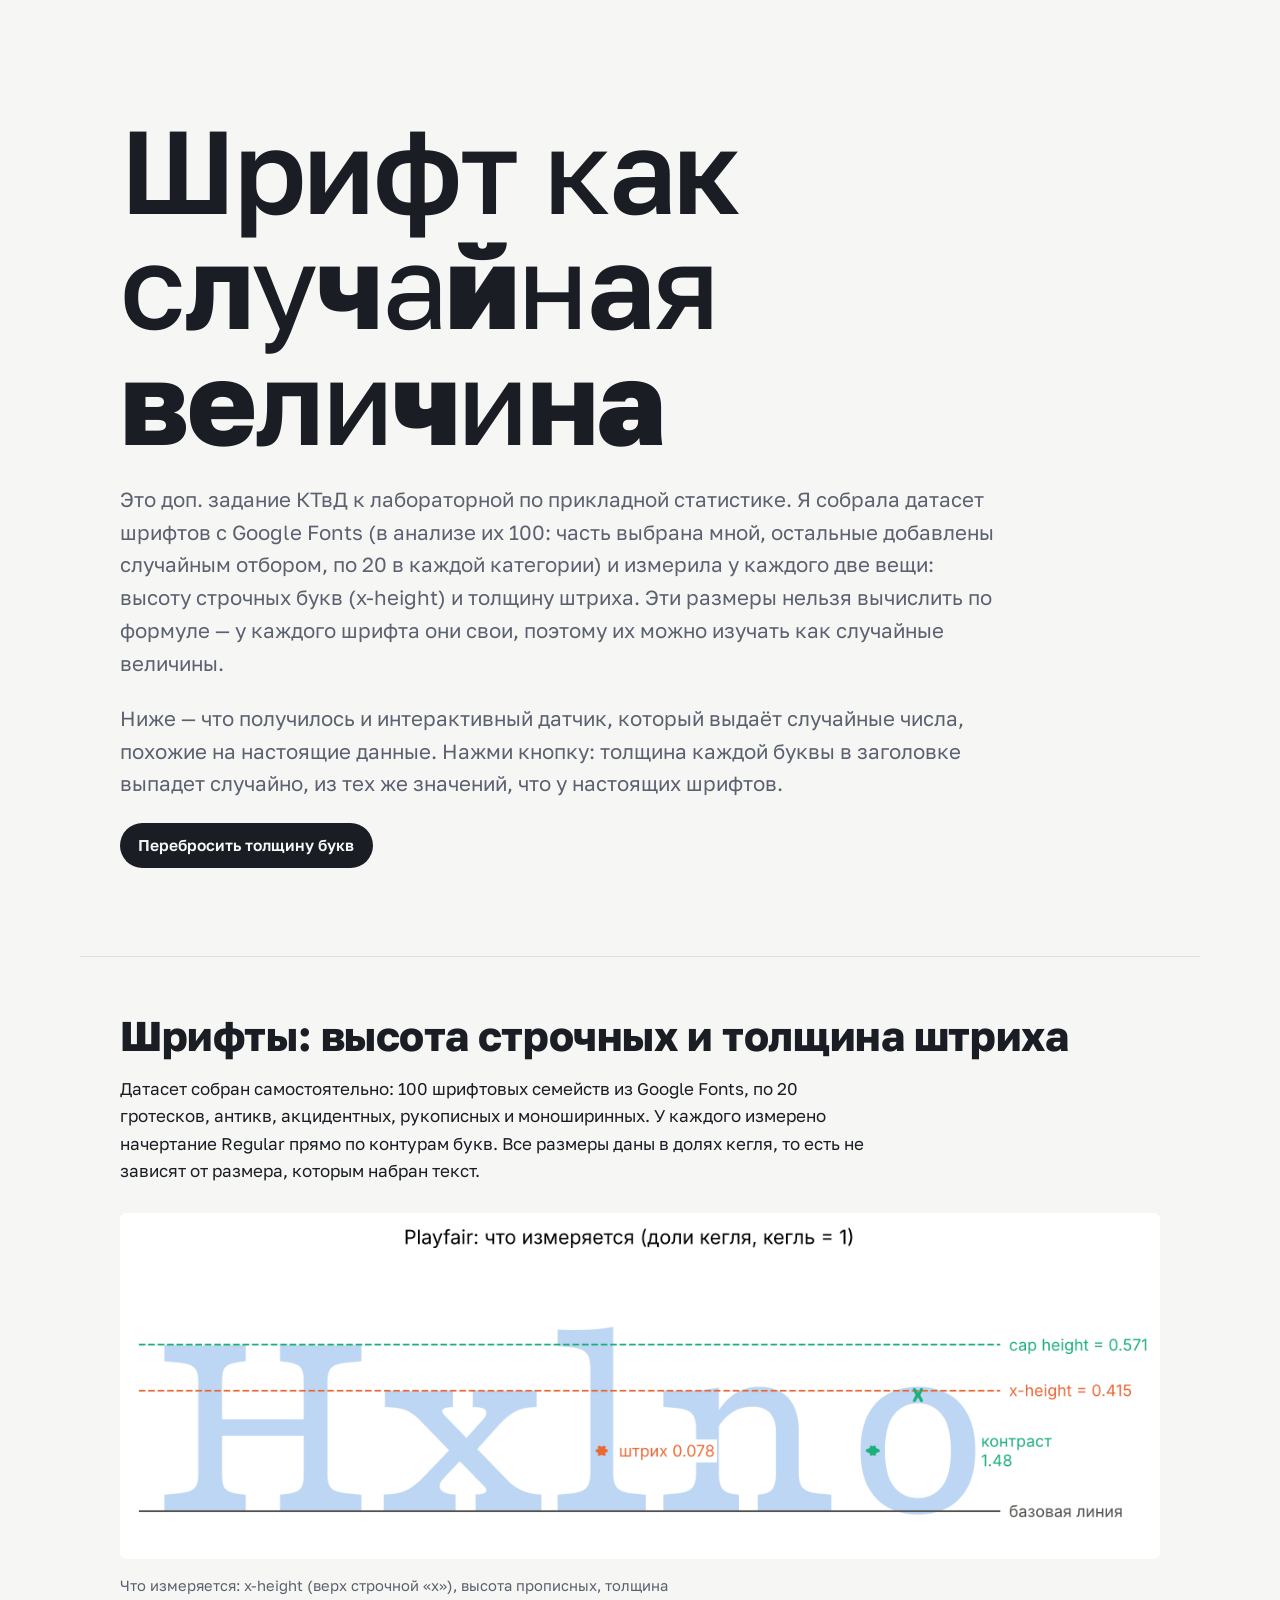
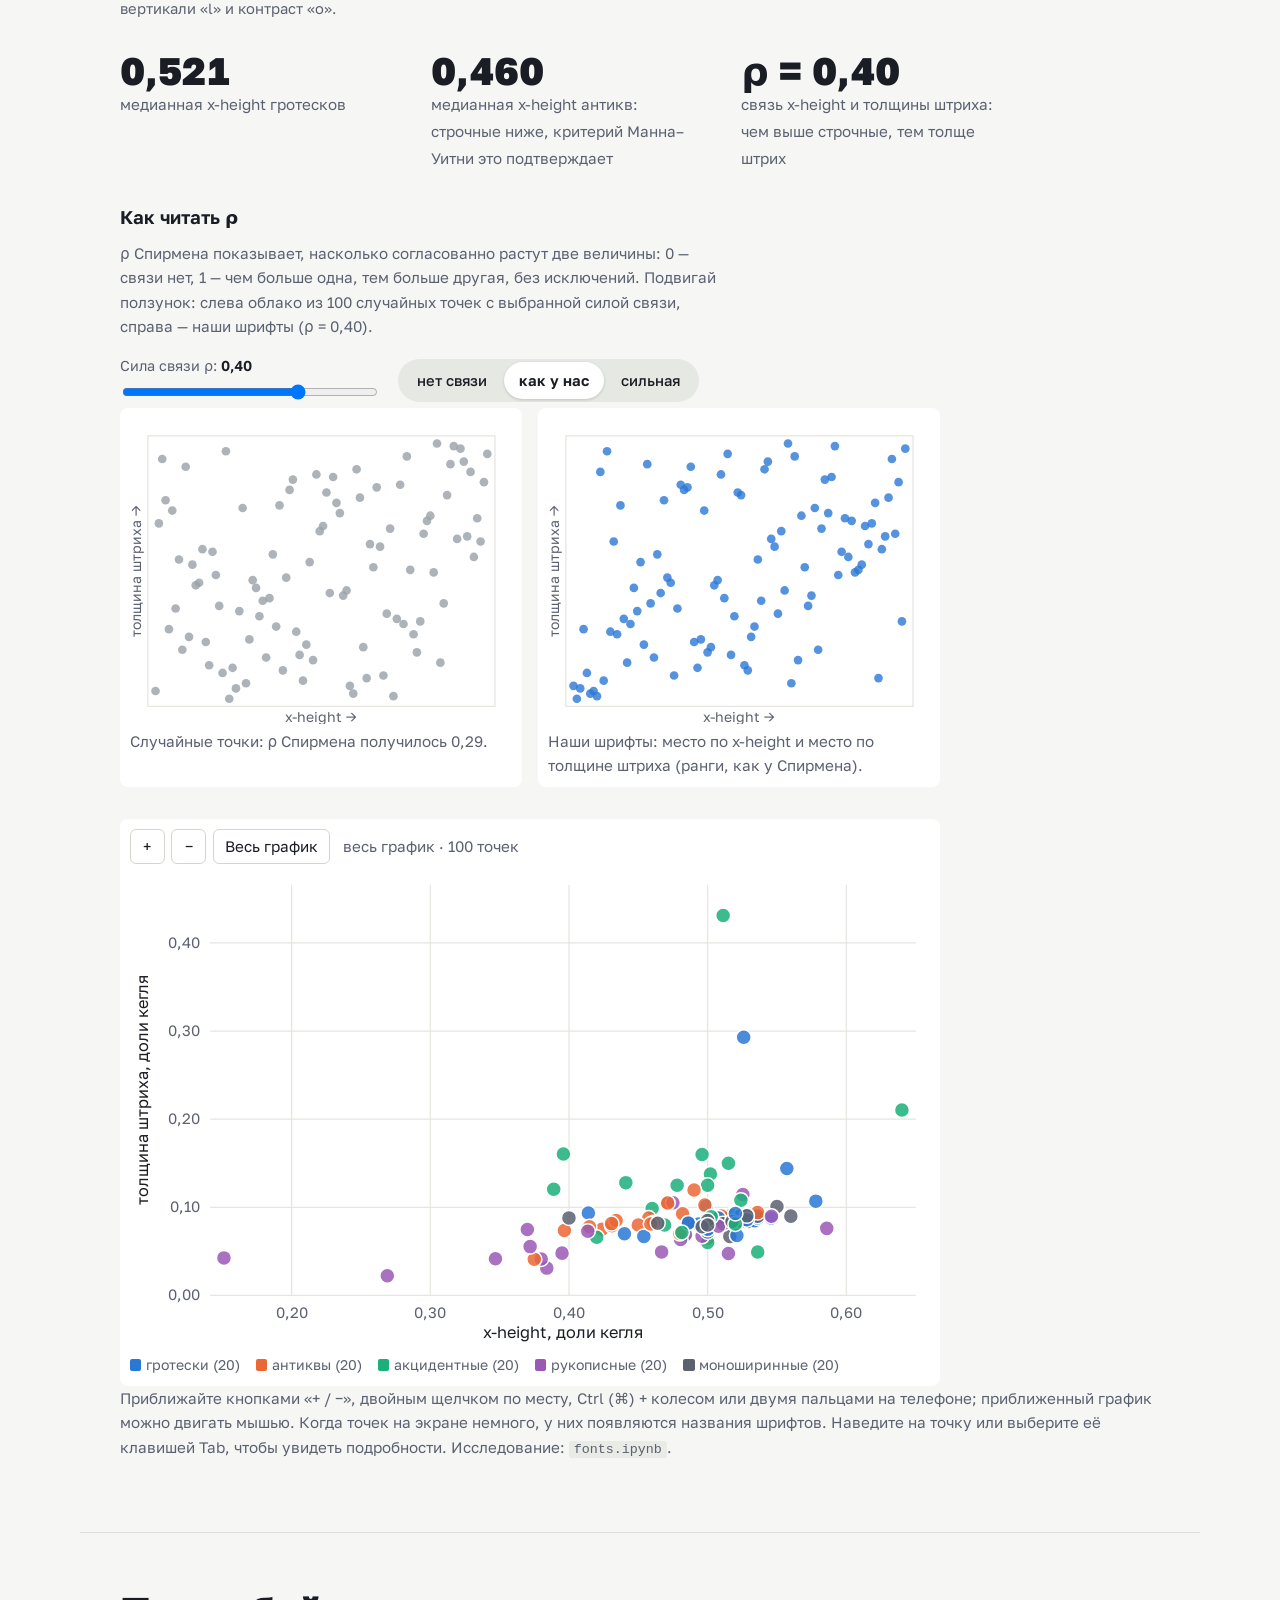
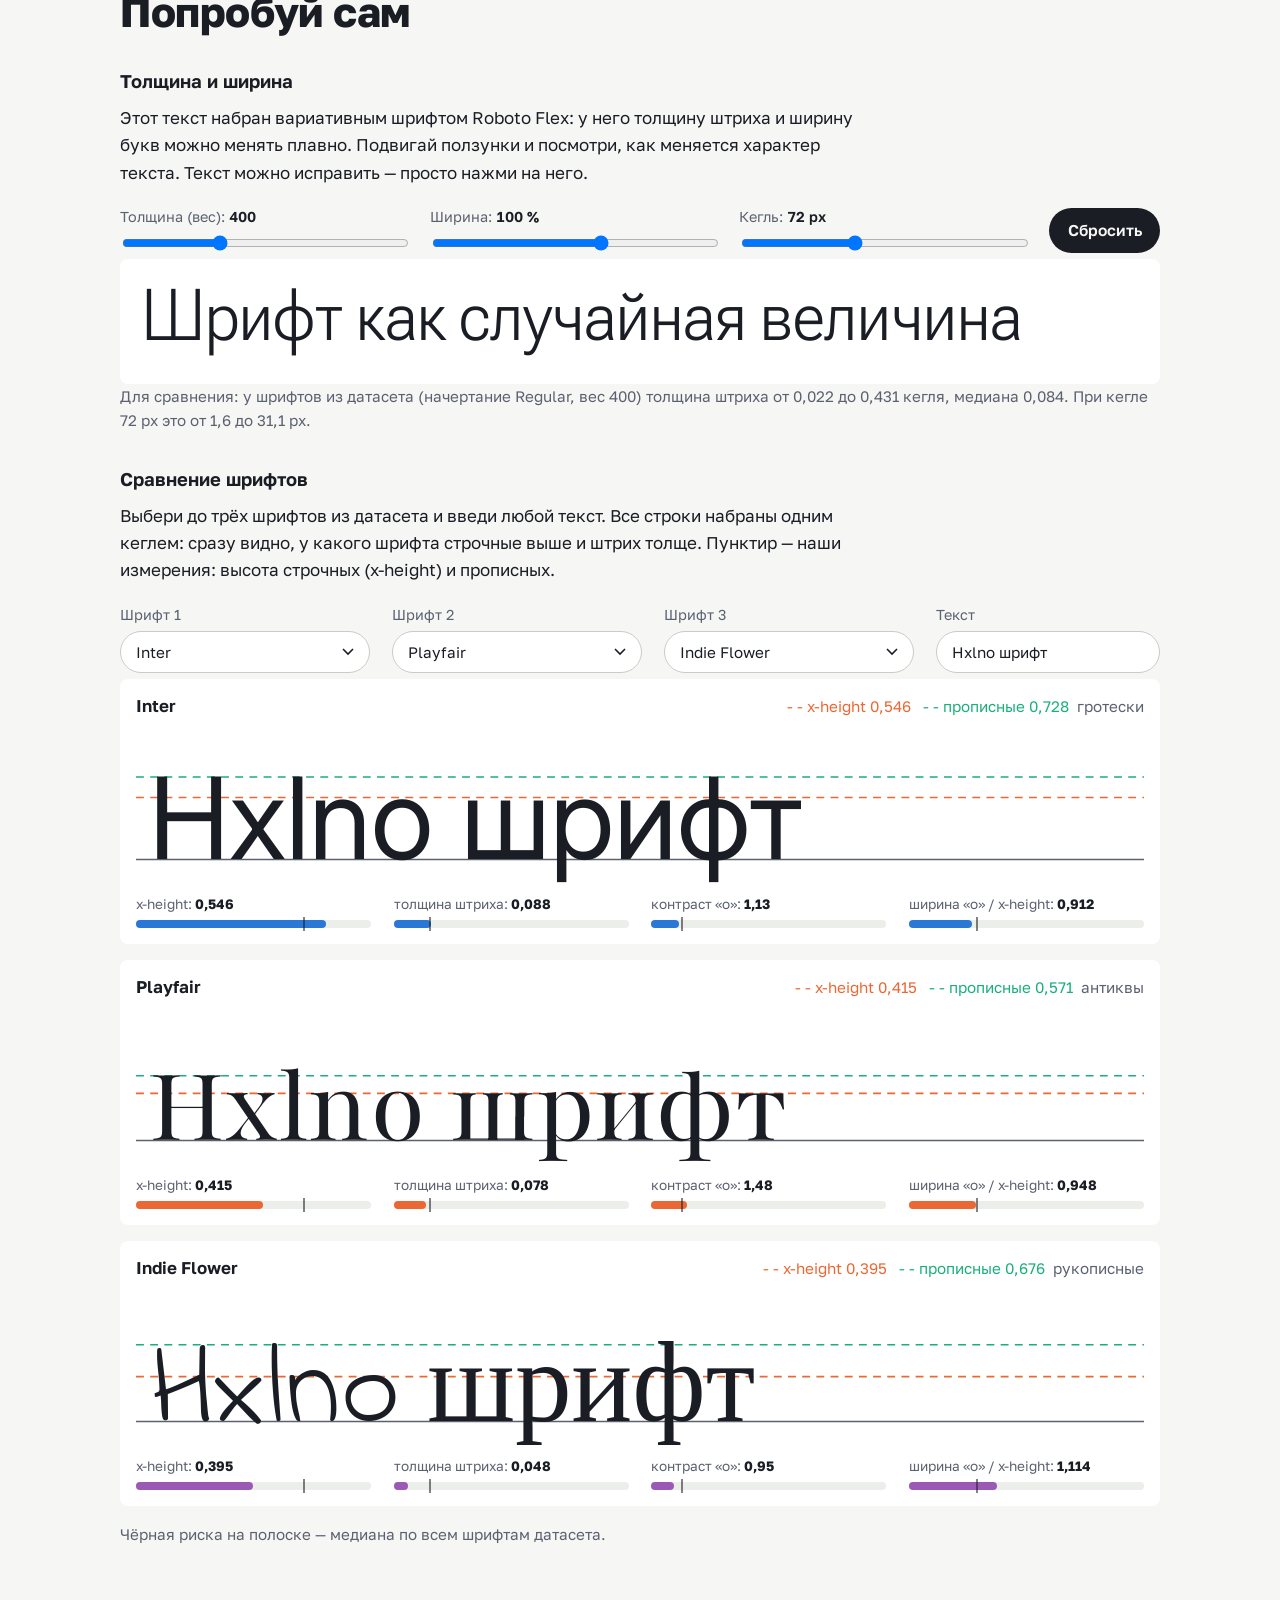
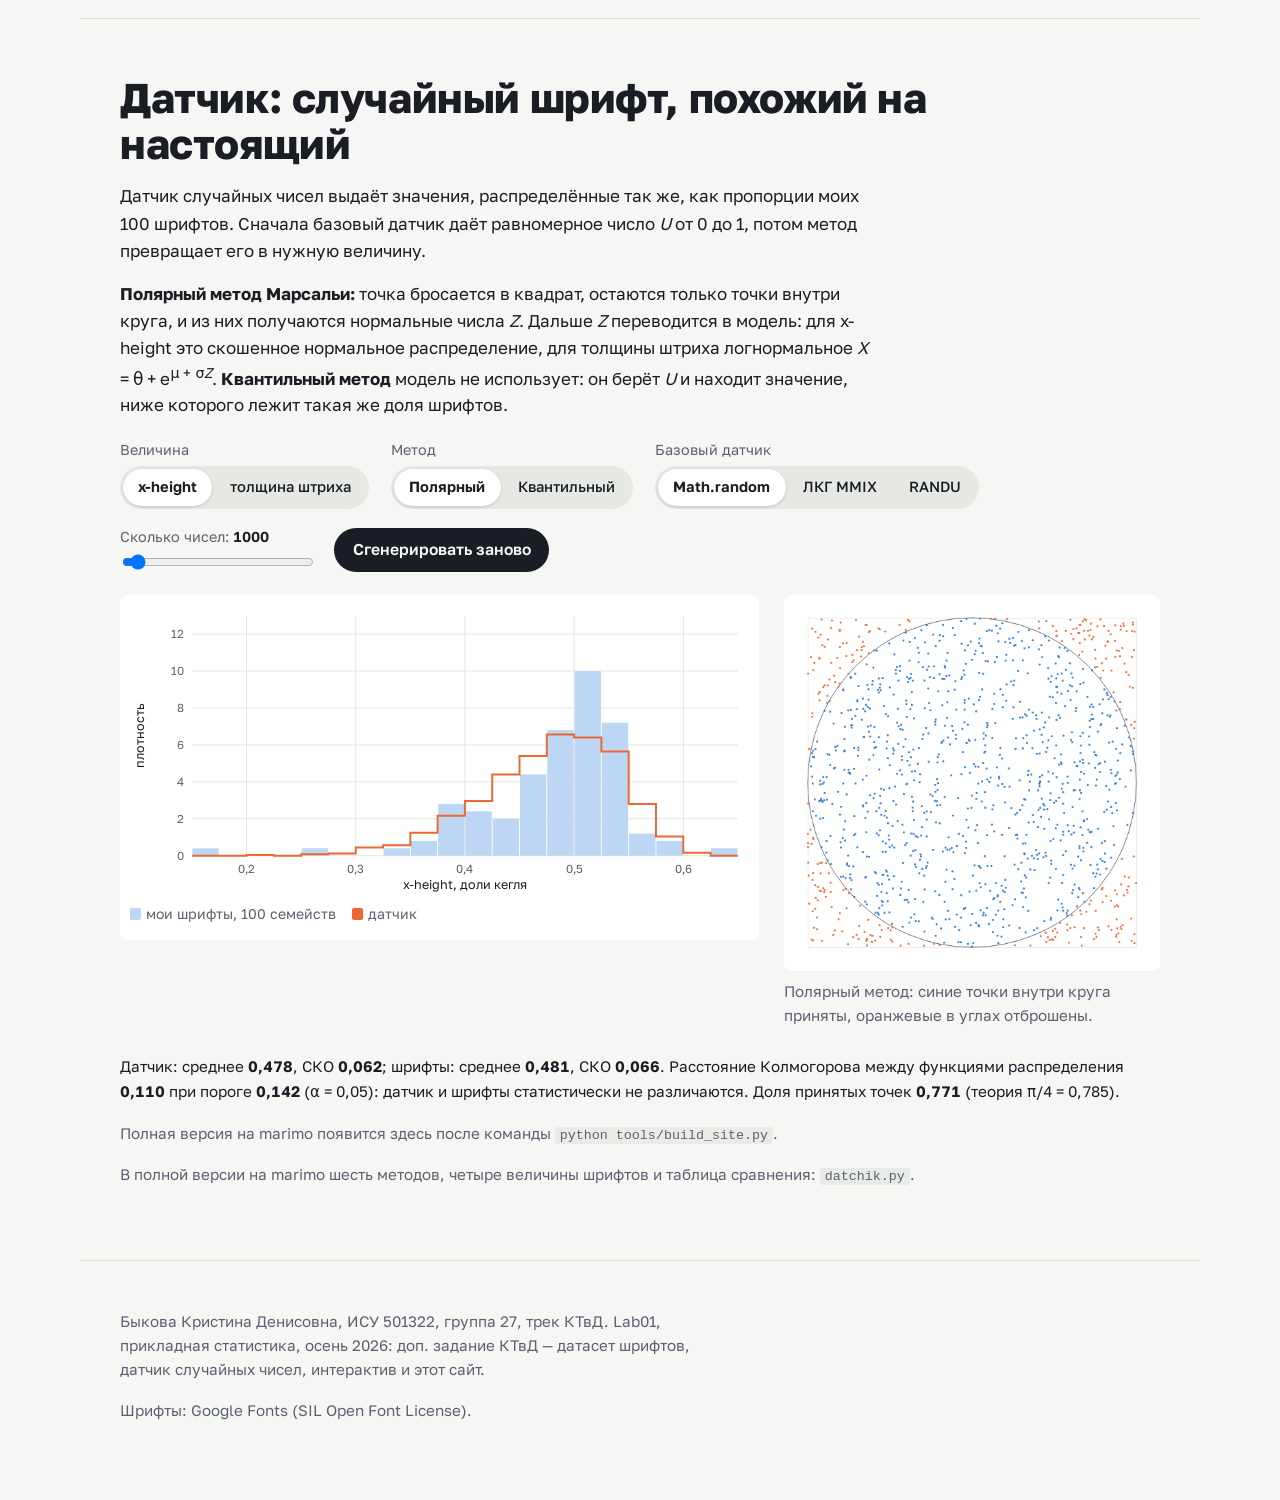
==== commit 8795aae1: "датчик теперь на данных шрифтов" ====
--- a/fonts/docs/index.html
+++ b/fonts/docs/index.html
@@ -208,18 +208,28 @@
 </section>
 
 <section class="wrap" id="rng">
-  <h2>Датчик: случайное число, похожее на pH</h2>
+  <h2>Датчик: случайный шрифт, похожий на настоящий</h2>
   <div class="text">
-  <p>Это датчик из спринта 2. pH белого вина описан логнормальным распределением со сдвигом:
-  <i>X</i> = θ + e<sup>μ + σ<i>Z</i></sup>, где <i>Z</i> — стандартное нормальное число. Нормальные числа получаются
-  полярным методом Марсальи: точка бросается в квадрат, и остаются только точки внутри круга.
-  Для сравнения можно включить квантильное преобразование по самим данным.</p>
+  <p>Датчик случайных чисел выдаёт значения, распределённые так же, как пропорции моих 100 шрифтов.
+  Сначала базовый датчик даёт равномерное число <i>U</i> от 0 до 1, потом метод превращает его в нужную величину.</p>
+  <p><b>Полярный метод Марсальи:</b> точка бросается в квадрат, остаются только точки внутри круга, и из них
+  получаются нормальные числа <i>Z</i>. Дальше <i>Z</i> переводится в модель: для x-height это скошенное нормальное
+  распределение, для толщины штриха логнормальное <i>X</i> = θ + e<sup>μ + σ<i>Z</i></sup>.
+  <b>Квантильный метод</b> модель не использует: он берёт <i>U</i> и находит значение, ниже которого лежит
+  такая же доля шрифтов.</p>
   </div>
   <div class="controls">
+    <label><span id="rvarLab">Величина</span>
+      <span class="seg" data-for="rvar" role="radiogroup" aria-labelledby="rvarLab"></span>
+      <select id="rvar" class="sr" tabindex="-1" aria-hidden="true">
+        <option value="x">x-height</option>
+        <option value="s">толщина штриха</option>
+      </select>
+    </label>
     <label><span id="methodLab">Метод</span>
       <span class="seg" data-for="method" role="radiogroup" aria-labelledby="methodLab"></span>
       <select id="method" class="sr" tabindex="-1" aria-hidden="true">
-        <option value="polar">Полярный (спринт 2)</option>
+        <option value="polar">Полярный</option>
         <option value="quantile">Квантильный</option>
       </select>
     </label>
@@ -231,15 +241,16 @@
         <option value="randu">RANDU</option>
       </select>
     </label>
-    <label style="min-width:12rem"><span>Сколько чисел: <output id="nout" class="val">4900</output></span>
-      <input id="n" type="range" min="100" max="20000" step="100" value="4900" style="width:100%">
+    <label style="min-width:12rem"><span>Сколько чисел: <output id="nout" class="val">1000</output></span>
+      <input id="n" type="range" min="100" max="20000" step="100" value="1000" style="width:100%">
     </label>
     <button id="go" type="button">Сгенерировать заново</button>
   </div>
   <div class="lab">
     <div class="chart">
-      <svg id="hist" viewBox="0 0 640 300" role="img" aria-label="Гистограмма pH: данные и датчик"></svg>
-      <div class="legend"><span><i class="sw" style="background:#bcd6f3"></i>данные, 4898 вин</span><span><i class="sw" style="background:var(--orange)"></i>датчик (округлён до 0,01, как прибор)</span></div>
+      <svg id="hist" viewBox="0 0 640 300" role="img" aria-label="Гистограмма: шрифты и датчик"></svg>
+      <div class="legend"><span><i class="sw" style="background:#bcd6f3"></i>мои шрифты, 100 семейств</span><span><i class="sw" style="background:var(--orange)"></i>датчик</span></div>
+      <p class="note" id="histnote" style="margin:.3rem 0 0"></p>
     </div>
     <div>
       <div class="chart"><canvas id="trip" width="520" height="520" aria-label="Точки базового датчика"></canvas></div>
@@ -248,19 +259,18 @@
   </div>
   <p class="readout" id="readout"></p>
   <p><span class="note">Полная версия на marimo появится здесь после команды <code>python tools/build_site.py</code>.</span></p>
-  <p class="note">Данные о винах взяты из общей работы команды. В полной версии на marimo шесть методов для трёх величин вина и таблица сравнения: <code>datchik.py</code>.</p>
+  <p class="note">В полной версии на marimo шесть методов, четыре величины шрифтов и таблица сравнения: <code>datchik.py</code>.</p>
 </section>
 </main>
 
 <footer class="wrap">
   <p>Быкова Кристина Денисовна, ИСУ 501322, группа 27, трек КТвД. Lab01, прикладная статистика, осень 2026:
-  датасет шрифтов, датчик pH (спринт 2), интерактив и этот сайт. Данные о винах — общая работа команды
-  с Нефедьевой Антониной Сергеевной (трек «Инфохимия»).</p>
-  <p>Данные: Wine Quality, UCI ML Repository, DOI 10.24432/C56S3T; шрифты: Google Fonts (SIL OFL).</p>
+  доп. задание КТвД — датасет шрифтов, датчик случайных чисел, интерактив и этот сайт.</p>
+  <p>Шрифты: Google Fonts (SIL Open Font License).</p>
 </footer>
 
 <script>
-const D = {"wine": {"grid": [2.5, 2.51, 2.52, 2.53, 2.54, 2.55, 2.56, 2.57, 2.58, 2.59, 2.6, 2.61, 2.62, 2.63, 2.64, 2.65, 2.66, 2.67, 2.68, 2.69, 2.7, 2.71, 2.72, 2.73, 2.74, 2.75, 2.76, 2.77, 2.78, 2.79, 2.8, 2.81, 2.82, 2.83, 2.84, 2.85, 2.86, 2.87, 2.88, 2.89, 2.9, 2.91, 2.92, 2.93, 2.94, 2.95, 2.96, 2.97, 2.98, 2.99, 3.0, 3.01, 3.02, 3.03, 3.04, 3.05, 3.06, 3.07, 3.08, 3.09, 3.1, 3.11, 3.12, 3.13, 3.14, 3.15, 3.16, 3.17, 3.18, 3.19, 3.2, 3.21, 3.22, 3.23, 3.24, 3.25, 3.26, 3.27, 3.28, 3.29, 3.3, 3.31, 3.32, 3.33, 3.34, 3.35, 3.36, 3.37, 3.38, 3.39, 3.4, 3.41, 3.42, 3.43, 3.44, 3.45, 3.46, 3.47, 3.48, 3.49, 3.5, 3.51, 3.52, 3.53, 3.54, 3.55, 3.56, 3.57, 3.58, 3.59, 3.6, 3.61, 3.62, 3.63, 3.64, 3.65, 3.66, 3.67, 3.68, 3.69, 3.7, 3.71, 3.72, 3.73, 3.74, 3.75, 3.76, 3.77, 3.78, 3.79, 3.8, 3.81, 3.82, 3.83, 3.84, 3.85, 3.86, 3.87, 3.88, 3.89, 3.9, 3.91, 3.92, 3.93, 3.94, 3.95, 3.96, 3.97, 3.98, 3.99, 4.0, 4.01, 4.02, 4.03, 4.04, 4.05, 4.06, 4.07, 4.08, 4.09, 4.1, 4.11, 4.12, 4.13, 4.14, 4.15, 4.16, 4.17, 4.18, 4.19, 4.2], "fdat": [0.0, 0.0, 0.0, 0.0, 0.0, 0.0, 0.0, 0.0, 0.0, 0.0, 0.0, 0.0, 0.0, 0.0, 0.0, 0.0, 0.0, 0.0, 0.0, 0.0, 0.0, 0.0, 0.000204, 0.000204, 0.000408, 0.000408, 0.000408, 0.000612, 0.000612, 0.001225, 0.001837, 0.001837, 0.002042, 0.002858, 0.003062, 0.0049, 0.006737, 0.008575, 0.010821, 0.014292, 0.020621, 0.023683, 0.027358, 0.035116, 0.042262, 0.04757, 0.060433, 0.066966, 0.075337, 0.08922, 0.104328, 0.114332, 0.128216, 0.14414, 0.163944, 0.182115, 0.205594, 0.221723, 0.24949, 0.268273, 0.295835, 0.32156, 0.348918, 0.372805, 0.407922, 0.435688, 0.469171, 0.494488, 0.522662, 0.552266, 0.580237, 0.599633, 0.629441, 0.653124, 0.680073, 0.703348, 0.722948, 0.740915, 0.758677, 0.775419, 0.794406, 0.810535, 0.828093, 0.838097, 0.854226, 0.864026, 0.880972, 0.890976, 0.902817, 0.910984, 0.918947, 0.925071, 0.934871, 0.938955, 0.945692, 0.949163, 0.95488, 0.959167, 0.963454, 0.96815, 0.971213, 0.974071, 0.977542, 0.980196, 0.983054, 0.984892, 0.986525, 0.987546, 0.988567, 0.989792, 0.991221, 0.991833, 0.992038, 0.993263, 0.993671, 0.994488, 0.995508, 0.995713, 0.996121, 0.996529, 0.996733, 0.996733, 0.997346, 0.997346, 0.997754, 0.998163, 0.998571, 0.998979, 0.998979, 0.999183, 0.999592, 0.999796, 1.0, 1.0, 1.0, 1.0, 1.0, 1.0, 1.0, 1.0, 1.0, 1.0, 1.0, 1.0, 1.0, 1.0, 1.0, 1.0, 1.0, 1.0, 1.0, 1.0, 1.0, 1.0, 1.0, 1.0, 1.0, 1.0, 1.0, 1.0, 1.0, 1.0, 1.0, 1.0, 1.0, 1.0, 1.0, 1.0, 1.0, 1.0, 1.0], "q": [2.72, 2.8599, 2.88, 2.9, 2.9, 2.92, 2.93, 2.93, 2.94, 2.95, 2.96, 2.96, 2.96, 2.97, 2.98, 2.98, 2.99, 2.99, 3.0, 3.0, 3.0, 3.01, 3.01, 3.02, 3.02, 3.02, 3.03, 3.03, 3.03, 3.04, 3.04, 3.04, 3.04, 3.05, 3.05, 3.05, 3.05, 3.06, 3.06, 3.06, 3.06, 3.06, 3.07, 3.07, 3.07, 3.08, 3.08, 3.08, 3.08, 3.08, 3.09, 3.09, 3.09, 3.09, 3.1, 3.1, 3.1, 3.1, 3.1, 3.1, 3.11, 3.11, 3.11, 3.11, 3.11, 3.12, 3.12, 3.12, 3.12, 3.12, 3.13, 3.13, 3.13, 3.13, 3.13, 3.14, 3.14, 3.14, 3.14, 3.14, 3.14, 3.14, 3.15, 3.15, 3.15, 3.15, 3.15, 3.15, 3.16, 3.16, 3.16, 3.16, 3.16, 3.16, 3.17, 3.17, 3.17, 3.17, 3.17, 3.18, 3.18, 3.18, 3.18, 3.18, 3.18, 3.19, 3.19, 3.19, 3.19, 3.19, 3.19, 3.2, 3.2, 3.2, 3.2, 3.2, 3.2, 3.21, 3.21, 3.21, 3.22, 3.22, 3.22, 3.22, 3.22, 3.22, 3.23, 3.23, 3.23, 3.23, 3.23, 3.24, 3.24, 3.24, 3.24, 3.24, 3.2414, 3.25, 3.25, 3.25, 3.25, 3.26, 3.26, 3.26, 3.26, 3.27, 3.27, 3.27, 3.27, 3.28, 3.28, 3.28, 3.29, 3.29, 3.29, 3.29, 3.3, 3.3, 3.3, 3.31, 3.31, 3.31, 3.31, 3.32, 3.32, 3.32, 3.33, 3.33, 3.34, 3.34, 3.34, 3.35, 3.35, 3.36, 3.36, 3.36, 3.36, 3.37, 3.37, 3.38, 3.38, 3.39, 3.39, 3.4, 3.41, 3.4115, 3.42, 3.43, 3.44, 3.44, 3.46, 3.47, 3.48, 3.49, 3.5, 3.52, 3.53, 3.56, 3.6, 3.66, 3.82], "edges": [2.705, 2.725, 2.745, 2.765, 2.785, 2.805, 2.825, 2.845, 2.865, 2.885, 2.905, 2.925, 2.945, 2.965, 2.985, 3.005, 3.025, 3.045, 3.065, 3.085, 3.105, 3.125, 3.145, 3.165, 3.185, 3.205, 3.225, 3.245, 3.265, 3.285, 3.305, 3.325, 3.345, 3.365, 3.385, 3.405, 3.425, 3.445, 3.465, 3.485, 3.505, 3.525, 3.545, 3.565, 3.585, 3.605, 3.625, 3.645, 3.665, 3.685, 3.705, 3.725, 3.745, 3.765, 3.785, 3.805, 3.825, 3.845], "hist": [0.0102, 0.0102, 0.0, 0.0102, 0.0612, 0.0102, 0.051, 0.1837, 0.2042, 0.49, 0.3369, 0.7452, 0.9085, 0.7452, 1.4496, 1.1944, 1.7864, 2.0825, 2.1948, 2.3173, 2.6541, 2.9502, 3.0625, 2.6746, 2.8787, 2.4602, 2.5316, 2.1437, 1.7864, 1.7864, 1.6844, 1.3067, 1.3373, 1.0923, 0.8065, 0.7962, 0.541, 0.4594, 0.4287, 0.3879, 0.3165, 0.2756, 0.1735, 0.1021, 0.1327, 0.0408, 0.0817, 0.0919, 0.0306, 0.0306, 0.0306, 0.0204, 0.0408, 0.0204, 0.0306, 0.0204, 0.0], "n": 4898, "rows": [{"name": "pH", "unit": "ед. pH", "mean": 3.188, "sd": 0.151, "skew": 0.46}, {"name": "фиксированная кислотность", "unit": "г/дм³", "mean": 6.855, "sd": 0.844, "skew": 0.65}, {"name": "спирт", "unit": "% об.", "mean": 10.514, "sd": 1.231, "skew": 0.49}]}, "fonts": {"pts": [{"f": "Aladin", "c": "display", "x": 0.46, "s": 0.0986, "cap": 0.716, "ct": 1.37, "w": 0.837, "g": true}, {"f": "Antic Slab", "c": "serif", "x": 0.5, "s": 0.065, "cap": 0.7, "ct": 1.12, "w": 0.95, "g": true}, {"f": "Asset", "c": "display", "x": 0.5112, "s": 0.4313, "cap": 0.6304, "ct": 9.59, "w": 2.293, "g": true}, {"f": "Azeret Mono", "c": "mono", "x": 0.55, "s": 0.101, "cap": 0.698, "ct": 1.21, "w": 0.998, "g": true}, {"f": "B612 Mono", "c": "mono", "x": 0.56, "s": 0.09, "cap": 0.76, "ct": 1.23, "w": 0.894, "g": true}, {"f": "Bad Script", "c": "handwriting", "x": 0.515, "s": 0.0475, "cap": 0.978, "ct": 0.89, "w": 0.623, "g": true}, {"f": "Bakbak One", "c": "display", "x": 0.496, "s": 0.16, "cap": 0.642, "ct": 1.11, "w": 1.008, "g": true}, {"f": "Baloo Tamma 2", "c": "display", "x": 0.469, "s": 0.08, "cap": 0.613, "ct": 1.24, "w": 0.97, "g": true}, {"f": "Basic", "c": "sans", "x": 0.499, "s": 0.1011, "cap": 0.6631, "ct": 1.38, "w": 0.945, "g": true}, {"f": "Bellota Text", "c": "display", "x": 0.5, "s": 0.06, "cap": 0.684, "ct": 1.11, "w": 0.978, "g": true}, {"f": "Bigelow Rules", "c": "display", "x": 0.5361, "s": 0.0492, "cap": 0.7241, "ct": 3.1, "w": 0.405, "g": true}, {"f": "Bilbo Swash Caps", "c": "handwriting", "x": 0.384, "s": 0.031, "cap": 0.688, "ct": 0.83, "w": 0.734, "g": true}, {"f": "Calligraffitti", "c": "handwriting", "x": 0.4668, "s": 0.0494, "cap": 0.7402, "ct": 1.09, "w": 0.866, "g": true}, {"f": "Caudex", "c": "serif", "x": 0.4575, "s": 0.0879, "cap": 0.6855, "ct": 2.86, "w": 1.049, "g": true}, {"f": "Ceviche One", "c": "display", "x": 0.396, "s": 0.1604, "cap": 0.56, "ct": 1.14, "w": 0.997, "g": true}, {"f": "Charis SIL", "c": "serif", "x": 0.4819, "s": 0.0928, "cap": 0.6709, "ct": 2.31, "w": 0.987, "g": true}, {"f": "Cookie", "c": "handwriting", "x": 0.37, "s": 0.0749, "cap": 0.66, "ct": 2.48, "w": 1.135, "g": true}, {"f": "Cousine", "c": "mono", "x": 0.5283, "s": 0.0879, "cap": 0.6587, "ct": 1.42, "w": 0.894, "g": true}, {"f": "Crimson Text", "c": "serif", "x": 0.4238, "s": 0.0752, "cap": 0.6465, "ct": 2.18, "w": 1.002, "g": true}, {"f": "Croissant One", "c": "display", "x": 0.515, "s": 0.15, "cap": 0.7, "ct": 3.66, "w": 1.029, "g": true}, {"f": "Datatype", "c": "mono", "x": 0.516, "s": 0.067, "cap": 0.698, "ct": 1.02, "w": 0.756, "g": true}, {"f": "Donegal One", "c": "serif", "x": 0.498, "s": 0.1025, "cap": 0.7471, "ct": 2.13, "w": 0.983, "g": true}, {"f": "Dreadnought Grotesk", "c": "sans", "x": 0.526, "s": 0.2931, "cap": 0.701, "ct": 2.64, "w": 1.289, "g": true}, {"f": "Expletus Sans", "c": "display", "x": 0.517, "s": 0.091, "cap": 0.727, "ct": 1.38, "w": 0.932, "g": true}, {"f": "Fira Mono", "c": "mono", "x": 0.527, "s": 0.084, "cap": 0.689, "ct": 1.32, "w": 0.861, "g": true}, {"f": "Forum", "c": "display", "x": 0.42, "s": 0.066, "cap": 0.66, "ct": 1.93, "w": 1.052, "g": true}, {"f": "Fraunces", "c": "serif", "x": 0.4706, "s": 0.1058, "cap": 0.7, "ct": 2.57, "w": 1.068, "g": true}, {"f": "Fuggles", "c": "handwriting", "x": 0.269, "s": 0.0223, "cap": 0.641, "ct": 1.47, "w": 0.981, "g": true}, {"f": "Gabriela", "c": "serif", "x": 0.51, "s": 0.09, "cap": 0.718, "ct": 1.97, "w": 0.957, "g": true}, {"f": "Geist", "c": "sans", "x": 0.53, "s": 0.084, "cap": 0.71, "ct": 1.1, "w": 0.915, "g": true}, {"f": "Geist Mono", "c": "mono", "x": 0.53, "s": 0.084, "cap": 0.71, "ct": 1.1, "w": 0.913, "g": true}, {"f": "Gloria Hallelujah", "c": "handwriting", "x": 0.5254, "s": 0.0919, "cap": 0.7344, "ct": 1.0, "w": 0.883, "g": true}, {"f": "Google Sans Code", "c": "mono", "x": 0.5235, "s": 0.09, "cap": 0.716, "ct": 1.11, "w": 0.928, "g": true}, {"f": "Gorditas", "c": "display", "x": 0.502, "s": 0.1377, "cap": 0.699, "ct": 0.97, "w": 0.918, "g": true}, {"f": "Grape Nuts", "c": "handwriting", "x": 0.347, "s": 0.0417, "cap": 0.597, "ct": 1.17, "w": 0.96, "g": true}, {"f": "Gveret Levin", "c": "handwriting", "x": 0.5254, "s": 0.1145, "cap": 0.693, "ct": 0.9, "w": 0.921, "g": true}, {"f": "Hibur Mono", "c": "mono", "x": 0.536, "s": 0.09, "cap": 0.714, "ct": 1.23, "w": 0.914, "g": true}, {"f": "Homemade Apple", "c": "handwriting", "x": 0.5859, "s": 0.0761, "cap": 0.9824, "ct": null, "w": 1.175, "g": true}, {"f": "Hurricane", "c": "handwriting", "x": 0.38, "s": 0.0414, "cap": 0.609, "ct": 1.0, "w": 0.926, "g": true}, {"f": "Indie Flower", "c": "handwriting", "x": 0.395, "s": 0.048, "cap": 0.676, "ct": 0.95, "w": 1.114, "g": true}, {"f": "Inter", "c": "sans", "x": 0.5459, "s": 0.0879, "cap": 0.7275, "ct": 1.13, "w": 0.912, "g": true}, {"f": "Josefin Sans", "c": "sans", "x": 0.414, "s": 0.0935, "cap": 0.723, "ct": 1.22, "w": 1.101, "g": true}, {"f": "Josefin Slab", "c": "serif", "x": 0.375, "s": 0.041, "cap": 0.7, "ct": 1.04, "w": 1.051, "g": true}, {"f": "Kaushan Script", "c": "handwriting", "x": 0.475, "s": 0.1052, "cap": 0.742, "ct": 0.99, "w": 0.842, "g": true}, {"f": "Kings", "c": "handwriting", "x": 0.496, "s": 0.0671, "cap": 0.634, "ct": 2.8, "w": 0.794, "g": true}, {"f": "Kurale", "c": "serif", "x": 0.461, "s": 0.0825, "cap": 0.65, "ct": 1.98, "w": 0.961, "g": true}, {"f": "LXGW WenKai Mono TC", "c": "mono", "x": 0.483, "s": 0.0673, "cap": 0.705, "ct": 1.1, "w": 0.851, "g": true}, {"f": "LXGW WenKai TC", "c": "handwriting", "x": 0.484, "s": 0.069, "cap": 0.705, "ct": 1.12, "w": 0.93, "g": true}, {"f": "Libertinus Serif", "c": "serif", "x": 0.431, "s": 0.079, "cap": 0.647, "ct": 2.43, "w": 0.979, "g": true}, {"f": "Lusitana", "c": "serif", "x": 0.434, "s": 0.085, "cap": 0.713, "ct": 2.08, "w": 1.044, "g": true}, {"f": "M PLUS 1 Code", "c": "mono", "x": 0.52, "s": 0.08, "cap": 0.73, "ct": 1.14, "w": 0.769, "g": true}, {"f": "Marck Script", "c": "handwriting", "x": 0.372, "s": 0.0554, "cap": 0.637, "ct": 1.08, "w": 0.836, "g": true}, {"f": "Mozilla Text", "c": "sans", "x": 0.534, "s": 0.0848, "cap": 0.69, "ct": 1.29, "w": 0.942, "g": true}, {"f": "Nanum Pen Script", "c": "handwriting", "x": 0.4805, "s": 0.0635, "cap": 0.556, "ct": 0.98, "w": 0.668, "g": true}, {"f": "Neuton", "c": "serif", "x": 0.4307, "s": 0.0815, "cap": 0.6074, "ct": 1.77, "w": 0.941, "g": true}, {"f": "Nevermind", "c": "sans", "x": 0.5078, "s": 0.0879, "cap": 0.7046, "ct": 1.12, "w": 1.031, "g": true}, {"f": "Noto Sans Coptic", "c": "sans", "x": 0.536, "s": 0.088, "cap": 0.714, "ct": 1.24, "w": 0.925, "g": true}, {"f": "Noto Sans Mono", "c": "mono", "x": 0.536, "s": 0.09, "cap": 0.714, "ct": 1.23, "w": 0.914, "g": true}, {"f": "Noto Serif", "c": "serif", "x": 0.536, "s": 0.094, "cap": 0.714, "ct": 1.85, "w": 0.871, "g": true}, {"f": "Nunito", "c": "sans", "x": 0.4933, "s": 0.081, "cap": 0.7119, "ct": 1.26, "w": 0.941, "g": true}, {"f": "Oswald", "c": "sans", "x": 0.578, "s": 0.107, "cap": 0.81, "ct": 1.35, "w": 0.583, "g": true}, {"f": "Overpass Mono", "c": "mono", "x": 0.511, "s": 0.0813, "cap": 0.7, "ct": 1.12, "w": 0.932, "g": true}, {"f": "PT Sans Narrow", "c": "sans", "x": 0.5, "s": 0.072, "cap": 0.7, "ct": 1.15, "w": 0.716, "g": true}, {"f": "Pattaya", "c": "sans", "x": 0.5571, "s": 0.1441, "cap": 0.75, "ct": 1.16, "w": 1.034, "g": true}, {"f": "Playfair", "c": "serif", "x": 0.4148, "s": 0.078, "cap": 0.571, "ct": 1.48, "w": 0.948, "g": true}, {"f": "Playpen Sans", "c": "handwriting", "x": 0.546, "s": 0.0899, "cap": 0.782, "ct": 1.05, "w": 0.824, "g": true}, {"f": "Questrial", "c": "sans", "x": 0.5, "s": 0.075, "cap": 0.662, "ct": 1.1, "w": 0.992, "g": true}, {"f": "Quintessential", "c": "handwriting", "x": 0.5078, "s": 0.0786, "cap": 0.7271, "ct": 2.93, "w": 0.682, "g": true}, {"f": "Raleway", "c": "sans", "x": 0.5211, "s": 0.068, "cap": 0.71, "ct": 1.17, "w": 0.993, "g": true}, {"f": "Reddit Mono", "c": "mono", "x": 0.5176, "s": 0.084, "cap": 0.7197, "ct": 1.07, "w": 0.883, "g": true}, {"f": "Roboto", "c": "sans", "x": 0.5283, "s": 0.0908, "cap": 0.7109, "ct": 1.22, "w": 0.91, "g": true}, {"f": "Roboto Condensed", "c": "sans", "x": 0.5283, "s": 0.0859, "cap": 0.7109, "ct": 1.17, "w": 0.774, "g": true}, {"f": "Roboto Mono", "c": "mono", "x": 0.5283, "s": 0.0903, "cap": 0.7109, "ct": 1.23, "w": 0.909, "g": true}, {"f": "Rokkitt", "c": "serif", "x": 0.3967, "s": 0.0737, "cap": 0.583, "ct": 1.19, "w": 1.061, "g": true}, {"f": "Rubik Marker Hatch", "c": "display", "x": 0.524, "s": 0.1081, "cap": 0.712, "ct": 0.76, "w": 1.105, "g": true}, {"f": "Rubik Moonrocks", "c": "display", "x": 0.52, "s": 0.0811, "cap": 0.7, "ct": 1.64, "w": 1.121, "g": true}, {"f": "Sail", "c": "display", "x": 0.389, "s": 0.1206, "cap": 0.665, "ct": 3.57, "w": 1.008, "g": true}, {"f": "Sancreek", "c": "display", "x": 0.6401, "s": 0.2104, "cap": 0.7627, "ct": 2.69, "w": 0.822, "g": true}, {"f": "Shantell Sans", "c": "display", "x": 0.5026, "s": 0.0893, "cap": 0.709, "ct": 1.09, "w": 0.983, "g": true}, {"f": "Share Tech Mono", "c": "mono", "x": 0.5, "s": 0.085, "cap": 0.7, "ct": 1.13, "w": 0.746, "g": true}, {"f": "Shippori Mincho B1", "c": "serif", "x": 0.48, "s": 0.0702, "cap": 0.727, "ct": 2.36, "w": 0.983, "g": true}, {"f": "Source Code Pro", "c": "mono", "x": 0.4861, "s": 0.082, "cap": 0.656, "ct": 1.24, "w": 0.989, "g": true}, {"f": "Source Sans 3", "c": "sans", "x": 0.4861, "s": 0.0821, "cap": 0.6563, "ct": 1.24, "w": 0.927, "g": true}, {"f": "Space Mono", "c": "mono", "x": 0.496, "s": 0.078, "cap": 0.7, "ct": 1.08, "w": 1.004, "g": true}, {"f": "Special Elite", "c": "display", "x": 0.4814, "s": 0.0715, "cap": 0.6895, "ct": 0.49, "w": 1.045, "g": true}, {"f": "Spectral", "c": "serif", "x": 0.45, "s": 0.08, "cap": 0.66, "ct": 2.1, "w": 0.978, "g": true}, {"f": "Syne Mono", "c": "mono", "x": 0.5, "s": 0.08, "cap": 0.65, "ct": 1.04, "w": 0.896, "g": true}, {"f": "Tajawal", "c": "sans", "x": 0.454, "s": 0.067, "cap": 0.633, "ct": 1.32, "w": 0.963, "g": true}, {"f": "Teachers", "c": "sans", "x": 0.44, "s": 0.07, "cap": 0.68, "ct": 1.0, "w": 1.045, "g": true}, {"f": "Tinos", "c": "serif", "x": 0.459, "s": 0.0811, "cap": 0.6548, "ct": 2.26, "w": 0.923, "g": true}, {"f": "Tiny5 Duo", "c": "display", "x": 0.5, "s": 0.125, "cap": 0.625, "ct": 0.0, "w": 1.25, "g": true}, {"f": "Ubuntu", "c": "sans", "x": 0.52, "s": 0.093, "cap": 0.693, "ct": 1.18, "w": 0.938, "g": true}, {"f": "Ubuntu Mono", "c": "mono", "x": 0.464, "s": 0.082, "cap": 0.619, "ct": 1.16, "w": 0.905, "g": true}, {"f": "VT323", "c": "mono", "x": 0.4, "s": 0.088, "cap": 0.56, "ct": 1.1, "w": 0.82, "g": true}, {"f": "Vast Shadow", "c": "serif", "x": 0.4712, "s": 0.105, "cap": 0.6079, "ct": 1.34, "w": 1.429, "g": true}, {"f": "Vibur", "c": "handwriting", "x": 0.4136, "s": 0.0729, "cap": 0.7578, "ct": 0.94, "w": 0.895, "g": true}, {"f": "Vidaloka", "c": "serif", "x": 0.4902, "s": 0.1196, "cap": 0.6968, "ct": 5.69, "w": 0.908, "g": true}, {"f": "Wallpoet", "c": "display", "x": 0.441, "s": 0.128, "cap": 0.575, "ct": null, "w": 1.331, "g": true}, {"f": "Yatra One", "c": "display", "x": 0.478, "s": 0.125, "cap": 0.666, "ct": 1.3, "w": 1.045, "g": true}, {"f": "Yuyu Short", "c": "handwriting", "x": 0.1512, "s": 0.0426, "cap": 0.7196, "ct": 1.03, "w": 1.832, "g": true}], "med": {"display": 0.5, "handwriting": 0.471, "mono": 0.519, "sans": 0.521, "serif": 0.46}, "rho": 0.4, "n": 100, "stems": [0.0223, 0.031, 0.041, 0.0414, 0.0417, 0.0426, 0.0475, 0.048, 0.0492, 0.0494, 0.0554, 0.06, 0.0635, 0.065, 0.066, 0.067, 0.067, 0.0671, 0.0673, 0.068, 0.069, 0.07, 0.0702, 0.0715, 0.072, 0.0729, 0.0737, 0.0749, 0.075, 0.0752, 0.0761, 0.078, 0.078, 0.0786, 0.079, 0.08, 0.08, 0.08, 0.08, 0.081, 0.0811, 0.0811, 0.0813, 0.0815, 0.082, 0.082, 0.0821, 0.0825, 0.084, 0.084, 0.084, 0.084, 0.0848, 0.085, 0.085, 0.0859, 0.0879, 0.0879, 0.0879, 0.0879, 0.088, 0.088, 0.0893, 0.0899, 0.09, 0.09, 0.09, 0.09, 0.09, 0.0903, 0.0908, 0.091, 0.0919, 0.0928, 0.093, 0.0935, 0.094, 0.0986, 0.101, 0.1011, 0.1025, 0.105, 0.1052, 0.1058, 0.107, 0.1081, 0.1145, 0.1196, 0.1206, 0.125, 0.125, 0.128, 0.1377, 0.1441, 0.15, 0.16, 0.1604, 0.2104, 0.2931, 0.4313]}};
+const D = {"rng": {"x": {"fam": "skewnorm", "params": [-3.091277, 0.550654, 0.096119], "edges": [0.15, 0.175, 0.2, 0.225, 0.25, 0.275, 0.3, 0.325, 0.35, 0.375, 0.4, 0.425, 0.45, 0.475, 0.5, 0.525, 0.55, 0.575, 0.6, 0.625, 0.65], "hist": [0.4, 0.0, 0.0, 0.0, 0.4, 0.0, 0.0, 0.4, 0.8, 2.8, 2.4, 2.0, 4.4, 6.8, 10.0, 7.2, 1.2, 0.8, 0.0, 0.4], "data": [0.1512, 0.269, 0.347, 0.37, 0.372, 0.375, 0.38, 0.384, 0.389, 0.395, 0.396, 0.39667, 0.4, 0.41357, 0.414, 0.41481, 0.42, 0.42383, 0.43066, 0.431, 0.434, 0.44, 0.441, 0.45, 0.454, 0.45752, 0.45898, 0.46004, 0.461, 0.464, 0.4668, 0.469, 0.4706, 0.47119, 0.475, 0.478, 0.48, 0.48051, 0.48145, 0.48193, 0.483, 0.484, 0.4861, 0.4861, 0.49023, 0.49329, 0.496, 0.496, 0.496, 0.49805, 0.49902, 0.5, 0.5, 0.5, 0.5, 0.5, 0.5, 0.5, 0.502, 0.5026, 0.50781, 0.50781, 0.51, 0.511, 0.51123, 0.515, 0.515, 0.516, 0.517, 0.51758, 0.52, 0.52, 0.52, 0.52112, 0.5235, 0.524, 0.52539, 0.52542, 0.526, 0.527, 0.52832, 0.52832, 0.52832, 0.52832, 0.53, 0.53, 0.534, 0.536, 0.536, 0.536, 0.536, 0.53613, 0.5459, 0.546, 0.55, 0.55713, 0.56, 0.578, 0.58594, 0.64014], "q": [0.1512, 0.1512, 0.2101, 0.269, 0.308, 0.347, 0.3585, 0.37, 0.371, 0.372, 0.3735, 0.375, 0.3775, 0.38, 0.382, 0.384, 0.3865, 0.389, 0.392, 0.395, 0.3955, 0.396, 0.39634, 0.39667, 0.39834, 0.4, 0.40679, 0.41357, 0.41379, 0.414, 0.41441, 0.41481, 0.41741, 0.42, 0.42191, 0.42383, 0.42725, 0.43066, 0.43083, 0.431, 0.4325, 0.434, 0.437, 0.44, 0.4405, 0.441, 0.4455, 0.45, 0.452, 0.454, 0.45576, 0.45752, 0.45825, 0.45898, 0.45951, 0.46004, 0.46052, 0.461, 0.4625, 0.464, 0.4654, 0.4668, 0.4679, 0.469, 0.4698, 0.4706, 0.4709, 0.47119, 0.4731, 0.475, 0.4765, 0.478, 0.479, 0.48, 0.48026, 0.48051, 0.48098, 0.48145, 0.48169, 0.48193, 0.48247, 0.483, 0.4835, 0.484, 0.48505, 0.4861, 0.4861, 0.4861, 0.48816, 0.49023, 0.49176, 0.49329, 0.49464, 0.496, 0.496, 0.496, 0.496, 0.496, 0.49702, 0.49805, 0.49854, 0.49902, 0.49951, 0.5, 0.5, 0.5, 0.5, 0.5, 0.5, 0.5, 0.5, 0.5, 0.5, 0.5, 0.5, 0.5, 0.501, 0.502, 0.5023, 0.5026, 0.50521, 0.50781, 0.50781, 0.50781, 0.50891, 0.51, 0.5105, 0.511, 0.51112, 0.51123, 0.51312, 0.515, 0.515, 0.515, 0.5155, 0.516, 0.5165, 0.517, 0.51729, 0.51758, 0.51879, 0.52, 0.52, 0.52, 0.52, 0.52, 0.52056, 0.52112, 0.52231, 0.5235, 0.52375, 0.524, 0.5247, 0.52539, 0.52541, 0.52542, 0.52571, 0.526, 0.5265, 0.527, 0.52766, 0.52832, 0.52832, 0.52832, 0.52832, 0.52832, 0.52832, 0.52832, 0.52916, 0.53, 0.53, 0.53, 0.532, 0.534, 0.535, 0.536, 0.536, 0.536, 0.536, 0.536, 0.536, 0.536, 0.53607, 0.53613, 0.54102, 0.5459, 0.54595, 0.546, 0.548, 0.55, 0.55356, 0.55713, 0.55856, 0.56, 0.569, 0.578, 0.58197, 0.58594, 0.61304, 0.64014, 0.64014], "mean": 0.4807, "sd": 0.0663, "outside": 0, "fit_ks_p": 0.193}, "s": {"fam": "lognorm", "params": [0.388873, 7.2e-05, 0.084022], "edges": [0.0, 0.01, 0.02, 0.03, 0.04, 0.05, 0.06, 0.07, 0.08, 0.09, 0.1, 0.11, 0.12, 0.13, 0.14, 0.15, 0.16, 0.17, 0.18, 0.19, 0.2, 0.21, 0.22], "hist": [0.0, 0.0, 1.0204, 1.0204, 8.1633, 1.0204, 10.2041, 14.2857, 29.5918, 14.2857, 8.1633, 2.0408, 4.0816, 1.0204, 1.0204, 1.0204, 2.0408, 0.0, 0.0, 0.0, 0.0, 1.0204], "data": [0.02229, 0.03103, 0.041, 0.04138, 0.04167, 0.04257, 0.04751, 0.048, 0.04917, 0.0494, 0.05537, 0.06, 0.06349, 0.065, 0.066, 0.067, 0.067, 0.06715, 0.06731, 0.06799, 0.069, 0.07, 0.07019, 0.07152, 0.072, 0.07293, 0.07366, 0.07493, 0.075, 0.0752, 0.07614, 0.07796, 0.078, 0.0786, 0.079, 0.08, 0.08, 0.08, 0.08, 0.081, 0.08105, 0.08114, 0.08125, 0.08154, 0.082, 0.082, 0.08213, 0.0825, 0.08398, 0.084, 0.084, 0.084, 0.0848, 0.085, 0.085, 0.08594, 0.08789, 0.08789, 0.08789, 0.08789, 0.088, 0.088, 0.08926, 0.0899, 0.09, 0.09, 0.09, 0.09, 0.09, 0.09033, 0.09082, 0.091, 0.09194, 0.09277, 0.093, 0.0935, 0.094, 0.09857, 0.101, 0.10107, 0.10254, 0.10498, 0.10517, 0.1058, 0.107, 0.10807, 0.11445, 0.11963, 0.12064, 0.125, 0.125, 0.128, 0.13772, 0.14409, 0.15, 0.16, 0.16038, 0.21037, 0.29306, 0.43125], "q": [0.02229, 0.02229, 0.02666, 0.03103, 0.03602, 0.041, 0.04119, 0.04138, 0.04153, 0.04167, 0.04212, 0.04257, 0.04504, 0.04751, 0.04776, 0.048, 0.04859, 0.04917, 0.04928, 0.0494, 0.05238, 0.05537, 0.05769, 0.06, 0.06174, 0.06349, 0.06424, 0.065, 0.0655, 0.066, 0.0665, 0.067, 0.067, 0.067, 0.06707, 0.06715, 0.06723, 0.06731, 0.06765, 0.06799, 0.06849, 0.069, 0.0695, 0.07, 0.07009, 0.07019, 0.07085, 0.07152, 0.07176, 0.072, 0.07247, 0.07293, 0.0733, 0.07366, 0.0743, 0.07493, 0.07497, 0.075, 0.0751, 0.0752, 0.07567, 0.07614, 0.07705, 0.07796, 0.07798, 0.078, 0.0783, 0.0786, 0.0788, 0.079, 0.0795, 0.08, 0.08, 0.08, 0.08, 0.08, 0.08, 0.08, 0.0805, 0.081, 0.08103, 0.08105, 0.0811, 0.08114, 0.08119, 0.08125, 0.0814, 0.08154, 0.08177, 0.082, 0.082, 0.082, 0.08207, 0.08213, 0.08232, 0.0825, 0.08324, 0.08398, 0.08399, 0.084, 0.084, 0.084, 0.084, 0.084, 0.0844, 0.0848, 0.0849, 0.085, 0.085, 0.085, 0.08547, 0.08594, 0.08691, 0.08789, 0.08789, 0.08789, 0.08789, 0.08789, 0.08789, 0.08789, 0.08795, 0.088, 0.088, 0.088, 0.08863, 0.08926, 0.08958, 0.0899, 0.08995, 0.09, 0.09, 0.09, 0.09, 0.09, 0.09, 0.09, 0.09, 0.09, 0.09017, 0.09033, 0.09058, 0.09082, 0.09091, 0.091, 0.09147, 0.09194, 0.09236, 0.09277, 0.09289, 0.093, 0.09325, 0.0935, 0.09375, 0.094, 0.09629, 0.09857, 0.09979, 0.101, 0.10104, 0.10107, 0.10181, 0.10254, 0.10376, 0.10498, 0.10507, 0.10517, 0.10549, 0.1058, 0.1064, 0.107, 0.10754, 0.10807, 0.11126, 0.11445, 0.11704, 0.11963, 0.12013, 0.12064, 0.12282, 0.125, 0.125, 0.125, 0.1265, 0.128, 0.13286, 0.13772, 0.1409, 0.14409, 0.14704, 0.15, 0.155, 0.16, 0.16019, 0.16038, 0.18538, 0.21037, 0.25171, 0.29306, 0.36216, 0.43125, 0.43125], "mean": 0.0915, "sd": 0.0487, "outside": 2, "fit_ks_p": 0.013}}, "fonts": {"pts": [{"f": "Aladin", "c": "display", "x": 0.46, "s": 0.0986, "cap": 0.716, "ct": 1.37, "w": 0.837, "g": true}, {"f": "Antic Slab", "c": "serif", "x": 0.5, "s": 0.065, "cap": 0.7, "ct": 1.12, "w": 0.95, "g": true}, {"f": "Asset", "c": "display", "x": 0.5112, "s": 0.4313, "cap": 0.6304, "ct": 9.59, "w": 2.293, "g": true}, {"f": "Azeret Mono", "c": "mono", "x": 0.55, "s": 0.101, "cap": 0.698, "ct": 1.21, "w": 0.998, "g": true}, {"f": "B612 Mono", "c": "mono", "x": 0.56, "s": 0.09, "cap": 0.76, "ct": 1.23, "w": 0.894, "g": true}, {"f": "Bad Script", "c": "handwriting", "x": 0.515, "s": 0.0475, "cap": 0.978, "ct": 0.89, "w": 0.623, "g": true}, {"f": "Bakbak One", "c": "display", "x": 0.496, "s": 0.16, "cap": 0.642, "ct": 1.11, "w": 1.008, "g": true}, {"f": "Baloo Tamma 2", "c": "display", "x": 0.469, "s": 0.08, "cap": 0.613, "ct": 1.24, "w": 0.97, "g": true}, {"f": "Basic", "c": "sans", "x": 0.499, "s": 0.1011, "cap": 0.6631, "ct": 1.38, "w": 0.945, "g": true}, {"f": "Bellota Text", "c": "display", "x": 0.5, "s": 0.06, "cap": 0.684, "ct": 1.11, "w": 0.978, "g": true}, {"f": "Bigelow Rules", "c": "display", "x": 0.5361, "s": 0.0492, "cap": 0.7241, "ct": 3.1, "w": 0.405, "g": true}, {"f": "Bilbo Swash Caps", "c": "handwriting", "x": 0.384, "s": 0.031, "cap": 0.688, "ct": 0.83, "w": 0.734, "g": true}, {"f": "Calligraffitti", "c": "handwriting", "x": 0.4668, "s": 0.0494, "cap": 0.7402, "ct": 1.09, "w": 0.866, "g": true}, {"f": "Caudex", "c": "serif", "x": 0.4575, "s": 0.0879, "cap": 0.6855, "ct": 2.86, "w": 1.049, "g": true}, {"f": "Ceviche One", "c": "display", "x": 0.396, "s": 0.1604, "cap": 0.56, "ct": 1.14, "w": 0.997, "g": true}, {"f": "Charis SIL", "c": "serif", "x": 0.4819, "s": 0.0928, "cap": 0.6709, "ct": 2.31, "w": 0.987, "g": true}, {"f": "Cookie", "c": "handwriting", "x": 0.37, "s": 0.0749, "cap": 0.66, "ct": 2.48, "w": 1.135, "g": true}, {"f": "Cousine", "c": "mono", "x": 0.5283, "s": 0.0879, "cap": 0.6587, "ct": 1.42, "w": 0.894, "g": true}, {"f": "Crimson Text", "c": "serif", "x": 0.4238, "s": 0.0752, "cap": 0.6465, "ct": 2.18, "w": 1.002, "g": true}, {"f": "Croissant One", "c": "display", "x": 0.515, "s": 0.15, "cap": 0.7, "ct": 3.66, "w": 1.029, "g": true}, {"f": "Datatype", "c": "mono", "x": 0.516, "s": 0.067, "cap": 0.698, "ct": 1.02, "w": 0.756, "g": true}, {"f": "Donegal One", "c": "serif", "x": 0.498, "s": 0.1025, "cap": 0.7471, "ct": 2.13, "w": 0.983, "g": true}, {"f": "Dreadnought Grotesk", "c": "sans", "x": 0.526, "s": 0.2931, "cap": 0.701, "ct": 2.64, "w": 1.289, "g": true}, {"f": "Expletus Sans", "c": "display", "x": 0.517, "s": 0.091, "cap": 0.727, "ct": 1.38, "w": 0.932, "g": true}, {"f": "Fira Mono", "c": "mono", "x": 0.527, "s": 0.084, "cap": 0.689, "ct": 1.32, "w": 0.861, "g": true}, {"f": "Forum", "c": "display", "x": 0.42, "s": 0.066, "cap": 0.66, "ct": 1.93, "w": 1.052, "g": true}, {"f": "Fraunces", "c": "serif", "x": 0.4706, "s": 0.1058, "cap": 0.7, "ct": 2.57, "w": 1.068, "g": true}, {"f": "Fuggles", "c": "handwriting", "x": 0.269, "s": 0.0223, "cap": 0.641, "ct": 1.47, "w": 0.981, "g": true}, {"f": "Gabriela", "c": "serif", "x": 0.51, "s": 0.09, "cap": 0.718, "ct": 1.97, "w": 0.957, "g": true}, {"f": "Geist", "c": "sans", "x": 0.53, "s": 0.084, "cap": 0.71, "ct": 1.1, "w": 0.915, "g": true}, {"f": "Geist Mono", "c": "mono", "x": 0.53, "s": 0.084, "cap": 0.71, "ct": 1.1, "w": 0.913, "g": true}, {"f": "Gloria Hallelujah", "c": "handwriting", "x": 0.5254, "s": 0.0919, "cap": 0.7344, "ct": 1.0, "w": 0.883, "g": true}, {"f": "Google Sans Code", "c": "mono", "x": 0.5235, "s": 0.09, "cap": 0.716, "ct": 1.11, "w": 0.928, "g": true}, {"f": "Gorditas", "c": "display", "x": 0.502, "s": 0.1377, "cap": 0.699, "ct": 0.97, "w": 0.918, "g": true}, {"f": "Grape Nuts", "c": "handwriting", "x": 0.347, "s": 0.0417, "cap": 0.597, "ct": 1.17, "w": 0.96, "g": true}, {"f": "Gveret Levin", "c": "handwriting", "x": 0.5254, "s": 0.1145, "cap": 0.693, "ct": 0.9, "w": 0.921, "g": true}, {"f": "Hibur Mono", "c": "mono", "x": 0.536, "s": 0.09, "cap": 0.714, "ct": 1.23, "w": 0.914, "g": true}, {"f": "Homemade Apple", "c": "handwriting", "x": 0.5859, "s": 0.0761, "cap": 0.9824, "ct": null, "w": 1.175, "g": true}, {"f": "Hurricane", "c": "handwriting", "x": 0.38, "s": 0.0414, "cap": 0.609, "ct": 1.0, "w": 0.926, "g": true}, {"f": "Indie Flower", "c": "handwriting", "x": 0.395, "s": 0.048, "cap": 0.676, "ct": 0.95, "w": 1.114, "g": true}, {"f": "Inter", "c": "sans", "x": 0.5459, "s": 0.0879, "cap": 0.7275, "ct": 1.13, "w": 0.912, "g": true}, {"f": "Josefin Sans", "c": "sans", "x": 0.414, "s": 0.0935, "cap": 0.723, "ct": 1.22, "w": 1.101, "g": true}, {"f": "Josefin Slab", "c": "serif", "x": 0.375, "s": 0.041, "cap": 0.7, "ct": 1.04, "w": 1.051, "g": true}, {"f": "Kaushan Script", "c": "handwriting", "x": 0.475, "s": 0.1052, "cap": 0.742, "ct": 0.99, "w": 0.842, "g": true}, {"f": "Kings", "c": "handwriting", "x": 0.496, "s": 0.0671, "cap": 0.634, "ct": 2.8, "w": 0.794, "g": true}, {"f": "Kurale", "c": "serif", "x": 0.461, "s": 0.0825, "cap": 0.65, "ct": 1.98, "w": 0.961, "g": true}, {"f": "LXGW WenKai Mono TC", "c": "mono", "x": 0.483, "s": 0.0673, "cap": 0.705, "ct": 1.1, "w": 0.851, "g": true}, {"f": "LXGW WenKai TC", "c": "handwriting", "x": 0.484, "s": 0.069, "cap": 0.705, "ct": 1.12, "w": 0.93, "g": true}, {"f": "Libertinus Serif", "c": "serif", "x": 0.431, "s": 0.079, "cap": 0.647, "ct": 2.43, "w": 0.979, "g": true}, {"f": "Lusitana", "c": "serif", "x": 0.434, "s": 0.085, "cap": 0.713, "ct": 2.08, "w": 1.044, "g": true}, {"f": "M PLUS 1 Code", "c": "mono", "x": 0.52, "s": 0.08, "cap": 0.73, "ct": 1.14, "w": 0.769, "g": true}, {"f": "Marck Script", "c": "handwriting", "x": 0.372, "s": 0.0554, "cap": 0.637, "ct": 1.08, "w": 0.836, "g": true}, {"f": "Mozilla Text", "c": "sans", "x": 0.534, "s": 0.0848, "cap": 0.69, "ct": 1.29, "w": 0.942, "g": true}, {"f": "Nanum Pen Script", "c": "handwriting", "x": 0.4805, "s": 0.0635, "cap": 0.556, "ct": 0.98, "w": 0.668, "g": true}, {"f": "Neuton", "c": "serif", "x": 0.4307, "s": 0.0815, "cap": 0.6074, "ct": 1.77, "w": 0.941, "g": true}, {"f": "Nevermind", "c": "sans", "x": 0.5078, "s": 0.0879, "cap": 0.7046, "ct": 1.12, "w": 1.031, "g": true}, {"f": "Noto Sans Coptic", "c": "sans", "x": 0.536, "s": 0.088, "cap": 0.714, "ct": 1.24, "w": 0.925, "g": true}, {"f": "Noto Sans Mono", "c": "mono", "x": 0.536, "s": 0.09, "cap": 0.714, "ct": 1.23, "w": 0.914, "g": true}, {"f": "Noto Serif", "c": "serif", "x": 0.536, "s": 0.094, "cap": 0.714, "ct": 1.85, "w": 0.871, "g": true}, {"f": "Nunito", "c": "sans", "x": 0.4933, "s": 0.081, "cap": 0.7119, "ct": 1.26, "w": 0.941, "g": true}, {"f": "Oswald", "c": "sans", "x": 0.578, "s": 0.107, "cap": 0.81, "ct": 1.35, "w": 0.583, "g": true}, {"f": "Overpass Mono", "c": "mono", "x": 0.511, "s": 0.0813, "cap": 0.7, "ct": 1.12, "w": 0.932, "g": true}, {"f": "PT Sans Narrow", "c": "sans", "x": 0.5, "s": 0.072, "cap": 0.7, "ct": 1.15, "w": 0.716, "g": true}, {"f": "Pattaya", "c": "sans", "x": 0.5571, "s": 0.1441, "cap": 0.75, "ct": 1.16, "w": 1.034, "g": true}, {"f": "Playfair", "c": "serif", "x": 0.4148, "s": 0.078, "cap": 0.571, "ct": 1.48, "w": 0.948, "g": true}, {"f": "Playpen Sans", "c": "handwriting", "x": 0.546, "s": 0.0899, "cap": 0.782, "ct": 1.05, "w": 0.824, "g": true}, {"f": "Questrial", "c": "sans", "x": 0.5, "s": 0.075, "cap": 0.662, "ct": 1.1, "w": 0.992, "g": true}, {"f": "Quintessential", "c": "handwriting", "x": 0.5078, "s": 0.0786, "cap": 0.7271, "ct": 2.93, "w": 0.682, "g": true}, {"f": "Raleway", "c": "sans", "x": 0.5211, "s": 0.068, "cap": 0.71, "ct": 1.17, "w": 0.993, "g": true}, {"f": "Reddit Mono", "c": "mono", "x": 0.5176, "s": 0.084, "cap": 0.7197, "ct": 1.07, "w": 0.883, "g": true}, {"f": "Roboto", "c": "sans", "x": 0.5283, "s": 0.0908, "cap": 0.7109, "ct": 1.22, "w": 0.91, "g": true}, {"f": "Roboto Condensed", "c": "sans", "x": 0.5283, "s": 0.0859, "cap": 0.7109, "ct": 1.17, "w": 0.774, "g": true}, {"f": "Roboto Mono", "c": "mono", "x": 0.5283, "s": 0.0903, "cap": 0.7109, "ct": 1.23, "w": 0.909, "g": true}, {"f": "Rokkitt", "c": "serif", "x": 0.3967, "s": 0.0737, "cap": 0.583, "ct": 1.19, "w": 1.061, "g": true}, {"f": "Rubik Marker Hatch", "c": "display", "x": 0.524, "s": 0.1081, "cap": 0.712, "ct": 0.76, "w": 1.105, "g": true}, {"f": "Rubik Moonrocks", "c": "display", "x": 0.52, "s": 0.0811, "cap": 0.7, "ct": 1.64, "w": 1.121, "g": true}, {"f": "Sail", "c": "display", "x": 0.389, "s": 0.1206, "cap": 0.665, "ct": 3.57, "w": 1.008, "g": true}, {"f": "Sancreek", "c": "display", "x": 0.6401, "s": 0.2104, "cap": 0.7627, "ct": 2.69, "w": 0.822, "g": true}, {"f": "Shantell Sans", "c": "display", "x": 0.5026, "s": 0.0893, "cap": 0.709, "ct": 1.09, "w": 0.983, "g": true}, {"f": "Share Tech Mono", "c": "mono", "x": 0.5, "s": 0.085, "cap": 0.7, "ct": 1.13, "w": 0.746, "g": true}, {"f": "Shippori Mincho B1", "c": "serif", "x": 0.48, "s": 0.0702, "cap": 0.727, "ct": 2.36, "w": 0.983, "g": true}, {"f": "Source Code Pro", "c": "mono", "x": 0.4861, "s": 0.082, "cap": 0.656, "ct": 1.24, "w": 0.989, "g": true}, {"f": "Source Sans 3", "c": "sans", "x": 0.4861, "s": 0.0821, "cap": 0.6563, "ct": 1.24, "w": 0.927, "g": true}, {"f": "Space Mono", "c": "mono", "x": 0.496, "s": 0.078, "cap": 0.7, "ct": 1.08, "w": 1.004, "g": true}, {"f": "Special Elite", "c": "display", "x": 0.4814, "s": 0.0715, "cap": 0.6895, "ct": 0.49, "w": 1.045, "g": true}, {"f": "Spectral", "c": "serif", "x": 0.45, "s": 0.08, "cap": 0.66, "ct": 2.1, "w": 0.978, "g": true}, {"f": "Syne Mono", "c": "mono", "x": 0.5, "s": 0.08, "cap": 0.65, "ct": 1.04, "w": 0.896, "g": true}, {"f": "Tajawal", "c": "sans", "x": 0.454, "s": 0.067, "cap": 0.633, "ct": 1.32, "w": 0.963, "g": true}, {"f": "Teachers", "c": "sans", "x": 0.44, "s": 0.07, "cap": 0.68, "ct": 1.0, "w": 1.045, "g": true}, {"f": "Tinos", "c": "serif", "x": 0.459, "s": 0.0811, "cap": 0.6548, "ct": 2.26, "w": 0.923, "g": true}, {"f": "Tiny5 Duo", "c": "display", "x": 0.5, "s": 0.125, "cap": 0.625, "ct": 0.0, "w": 1.25, "g": true}, {"f": "Ubuntu", "c": "sans", "x": 0.52, "s": 0.093, "cap": 0.693, "ct": 1.18, "w": 0.938, "g": true}, {"f": "Ubuntu Mono", "c": "mono", "x": 0.464, "s": 0.082, "cap": 0.619, "ct": 1.16, "w": 0.905, "g": true}, {"f": "VT323", "c": "mono", "x": 0.4, "s": 0.088, "cap": 0.56, "ct": 1.1, "w": 0.82, "g": true}, {"f": "Vast Shadow", "c": "serif", "x": 0.4712, "s": 0.105, "cap": 0.6079, "ct": 1.34, "w": 1.429, "g": true}, {"f": "Vibur", "c": "handwriting", "x": 0.4136, "s": 0.0729, "cap": 0.7578, "ct": 0.94, "w": 0.895, "g": true}, {"f": "Vidaloka", "c": "serif", "x": 0.4902, "s": 0.1196, "cap": 0.6968, "ct": 5.69, "w": 0.908, "g": true}, {"f": "Wallpoet", "c": "display", "x": 0.441, "s": 0.128, "cap": 0.575, "ct": null, "w": 1.331, "g": true}, {"f": "Yatra One", "c": "display", "x": 0.478, "s": 0.125, "cap": 0.666, "ct": 1.3, "w": 1.045, "g": true}, {"f": "Yuyu Short", "c": "handwriting", "x": 0.1512, "s": 0.0426, "cap": 0.7196, "ct": 1.03, "w": 1.832, "g": true}], "med": {"display": 0.5, "handwriting": 0.471, "mono": 0.519, "sans": 0.521, "serif": 0.46}, "rho": 0.4, "n": 100, "stems": [0.0223, 0.031, 0.041, 0.0414, 0.0417, 0.0426, 0.0475, 0.048, 0.0492, 0.0494, 0.0554, 0.06, 0.0635, 0.065, 0.066, 0.067, 0.067, 0.0671, 0.0673, 0.068, 0.069, 0.07, 0.0702, 0.0715, 0.072, 0.0729, 0.0737, 0.0749, 0.075, 0.0752, 0.0761, 0.078, 0.078, 0.0786, 0.079, 0.08, 0.08, 0.08, 0.08, 0.081, 0.0811, 0.0811, 0.0813, 0.0815, 0.082, 0.082, 0.0821, 0.0825, 0.084, 0.084, 0.084, 0.084, 0.0848, 0.085, 0.085, 0.0859, 0.0879, 0.0879, 0.0879, 0.0879, 0.088, 0.088, 0.0893, 0.0899, 0.09, 0.09, 0.09, 0.09, 0.09, 0.0903, 0.0908, 0.091, 0.0919, 0.0928, 0.093, 0.0935, 0.094, 0.0986, 0.101, 0.1011, 0.1025, 0.105, 0.1052, 0.1058, 0.107, 0.1081, 0.1145, 0.1196, 0.1206, 0.125, 0.125, 0.128, 0.1377, 0.1441, 0.15, 0.16, 0.1604, 0.2104, 0.2931, 0.4313]}};
 const CAT = {sans:["гротески","#2a78d6"], serif:["антиквы","#eb6834"], display:["акцидентные","#1baf7a"],
              handwriting:["рукописные","#9b59b6"], mono:["моноширинные","#5c6170"]};
 const nf = (v, d=3) => v.toFixed(d).replace(".", ",");
@@ -292,37 +302,42 @@
   }
   return Math.random;
 }
-const Q = D.wine.q;
-function quantile(u) {           // эмпирическая F^-1 с линейной интерполяцией
-  const t = u * (Q.length - 1), i = Math.min(Math.floor(t), Q.length - 2);
+const R = D.rng;
+let RV = R.x;                                // выбранная величина: x-height или толщина штриха
+function quantile(u) {                      // эмпирическая F^-1 с линейной интерполяцией
+  const Q = RV.q, t = u * (Q.length - 1), i = Math.min(Math.floor(t), Q.length - 2);
   return Q[i] + (t - i) * (Q[i + 1] - Q[i]);
 }
 
-/* --- полярный метод Марсальи (спринт 2): pH = theta + exp(mu + sigma*Z) --- */
-const TH = 2.0877, MU = Math.log(1.0904), SG = 0.1363;
-function polarPH(u, n) {
-  const out = []; let tried = 0, acc = 0; const pts = [];
-  while (out.length < n) {
+/* --- полярный метод Марсальи: пары нормальных чисел из точек внутри круга --- */
+function polarNormals(u, m) {
+  const z = []; let tried = 0, acc = 0; const pts = [];
+  while (z.length < m) {
     const v1 = 2 * u() - 1, v2 = 2 * u() - 1, s = v1 * v1 + v2 * v2;
     tried++;
     if (pts.length < 1500) pts.push([v1, v2, s > 0 && s < 1]);
-    if (s > 0 && s < 1) {
-      acc++;
-      const f = Math.sqrt(-2 * Math.log(s) / s);
-      out.push(TH + Math.exp(MU + SG * v1 * f), TH + Math.exp(MU + SG * v2 * f));
-    }
+    if (s > 0 && s < 1) { acc++; const f = Math.sqrt(-2 * Math.log(s) / s); z.push(v1 * f, v2 * f); }
   }
-  return {x: out.slice(0, n), acc: acc / tried, pts};
+  return {z, acc: acc / tried, pts};
+}
+function polarGen(u, n) {
+  const [a, b, c] = RV.params;
+  if (RV.fam === "lognorm") {                // X = θ + e^(μ + σZ): σ = a, θ = b, e^μ = c
+    const r = polarNormals(u, n); return {x: r.z.slice(0, n).map(z => b + c * Math.exp(a * z)), acc: r.acc, pts: r.pts};
+  }
+  // скошенное нормальное (Аззалини): X = loc + scale·(δ|Z0| + √(1−δ²)·Z1), δ = α/√(1+α²)
+  const r = polarNormals(u, 2 * n), d = a / Math.sqrt(1 + a * a), x = [];
+  for (let i = 0; i < n; i++) x.push(b + c * (d * Math.abs(r.z[2 * i]) + Math.sqrt(1 - d * d) * r.z[2 * i + 1]));
+  return {x, acc: r.acc, pts: r.pts};
 }
 
 /* --- гистограмма --- */
 const NS = "http://www.w3.org/2000/svg";
 const el = (tag, attrs) => { const e = document.createElementNS(NS, tag); for (const k in attrs) e.setAttribute(k, attrs[k]); return e; };
-const E = D.wine.edges, H = D.wine.hist;
 const W = 640, Hh = 300, pad = {l: 64, r: 12, t: 12, b: 40};   // слева место под числа оси и подпись
+let E, H, yMax;
 const xs = v => pad.l + (v - E[0]) / (E[E.length - 1] - E[0]) * (W - pad.l - pad.r);
-const yMax = Math.max(...H) * 1.25;
-const ys = v => Hh - pad.b - v / yMax * (Hh - pad.t - pad.b);
+const ys = v => Hh - pad.b - Math.min(v, yMax) / yMax * (Hh - pad.t - pad.b);
 const svg = document.getElementById("hist");
 function axes(s, xticks, yticks, xlab, ylab, X, Y, w, h, xd = 2, yd = 0) {
   xticks.forEach(t => { s.append(el("line", {x1: X(t), x2: X(t), y1: pad.t, y2: h - pad.b, stroke: "#e6e5e0"}));
@@ -334,7 +349,12 @@
 }
 function drawHist(gen) {
   svg.replaceChildren();
-  axes(svg, [2.8, 3.0, 3.2, 3.4, 3.6, 3.8], [0, 1, 2, 3], "pH, ед. pH", "плотность", xs, ys, W, Hh);
+  E = RV.edges; H = RV.hist;
+  const isX = RV === R.x;
+  yMax = Math.max(...H) * 1.3;
+  const yt = niceTicks(0, yMax, 4)[0];
+  axes(svg, isX ? [0.2, 0.3, 0.4, 0.5, 0.6] : [0, 0.05, 0.1, 0.15, 0.2], yt.filter(t => t < yMax), (isX ? "x-height" : "толщина штриха") + ", доли кегля",
+       "плотность", xs, ys, W, Hh, isX ? 1 : 2, 0);
   H.forEach((v, i) => svg.append(el("rect", {x: xs(E[i]) + .5, y: ys(v), width: Math.max(0, xs(E[i + 1]) - xs(E[i]) - 1), height: ys(0) - ys(v), fill: "#bcd6f3"})));
   const cnt = new Array(H.length).fill(0), bw = E[1] - E[0];
   gen.forEach(v => { const i = Math.floor((v - E[0]) / bw); if (i >= 0 && i < cnt.length) cnt[i]++; });
@@ -367,37 +387,50 @@
 
 /* --- запуск --- */
 const nIn = document.getElementById("n"), nOut = document.getElementById("nout"), baseIn = document.getElementById("base");
-const methodIn = document.getElementById("method"), tripNote = document.getElementById("tripnote");
+const methodIn = document.getElementById("method"), varIn = document.getElementById("rvar"), tripNote = document.getElementById("tripnote");
+function ks2(a, b) {                        // точное D Колмогорова–Смирнова для двух отсортированных выборок
+  let i = 0, j = 0, d = 0;
+  while (i < a.length && j < b.length) {
+    const t = Math.min(a[i], b[j]);
+    while (i < a.length && a[i] <= t) i++;
+    while (j < b.length && b[j] <= t) j++;
+    d = Math.max(d, Math.abs(i / a.length - j / b.length));
+  }
+  return d;
+}
 function run() {
+  RV = R[varIn.value];
   const n = +nIn.value, u = makeBase(baseIn.value, 2026 + Math.floor(Math.random() * 1e6));
   let gen, accTxt = "";
   if (methodIn.value === "polar") {
-    const r = polarPH(u, n);
-    gen = r.x.map(v => Math.round(v * 100) / 100);   // шаг прибора 0,01
+    const r = polarGen(u, n);
+    gen = r.x;
     drawPolar(r.pts);
     tripNote.innerHTML = "Полярный метод: синие точки внутри круга приняты, оранжевые в углах отброшены.";
     accTxt = ` Доля принятых точек <b>${nf(r.acc)}</b> (теория π/4 = 0,785).`;
   } else {
-    gen = Array.from({length: n}, () => Math.round(quantile(u()) * 100) / 100);
+    gen = Array.from({length: n}, () => quantile(u()));
     drawTriples(baseIn.value);
     tripNote.innerHTML = "Тройки чисел базового датчика в проекции (6<i>u</i><sub>k+1</sub> − 9<i>u</i><sub>k</sub>) mod 1 по горизонтали и <i>u</i><sub>k+2</sub> по вертикали. У RANDU все точки ложатся на прямую: это его известный дефект.";
   }
   drawHist(gen);
+  const out = gen.filter(v => v < E[0] || v > E[E.length - 1]).length;
+  document.getElementById("histnote").textContent = RV.outside || out
+    ? `Правее края графика: шрифтов ${RV.outside}, чисел датчика ${out}. Это самые жирные акцидентные шрифты.` : "";
   const m = gen.reduce((s, v) => s + v, 0) / n, sd = Math.sqrt(gen.reduce((s, v) => s + (v - m) ** 2, 0) / (n - 1));
-  const sorted = gen.slice().sort((p, q) => p - q);
-  const N0 = D.wine.n, crit = 1.358 * Math.sqrt((n + N0) / (n * N0));   // критическое значение КС, alpha = 0.05
-  let D_ = 0;   // D Колмогорова: обе ЭФР на сетке шага прибора 0,01 (значения датчика округлены до 0,01)
-  D.wine.grid.forEach((g, i) => { let lo = 0, hi = n; while (lo < hi) { const mid = (lo + hi) >> 1; sorted[mid] <= g + 1e-9 ? lo = mid + 1 : hi = mid; }
-    D_ = Math.max(D_, Math.abs(lo / n - D.wine.fdat[i])); });
+  const N0 = RV.data.length, crit = 1.358 * Math.sqrt((n + N0) / (n * N0));   // критическое значение КС, alpha = 0.05
+  const D_ = ks2(gen.slice().sort((p, q) => p - q), RV.data);
   document.getElementById("readout").innerHTML =
-    `Датчик: среднее <b>${nf(m)}</b>, СКО <b>${nf(sd)}</b>; данные: среднее <b>3,188</b>, СКО <b>0,151</b>. ` +
+    `Датчик: среднее <b>${nf(m)}</b>, СКО <b>${nf(sd)}</b>; шрифты: среднее <b>${nf(RV.mean)}</b>, СКО <b>${nf(RV.sd)}</b>. ` +
     `Расстояние Колмогорова между функциями распределения <b>${nf(D_)}</b> при пороге <b>${nf(crit)}</b> (α = 0,05): ` +
-    (D_ < crit ? "датчик и данные статистически не различаются." : "различие значимо.") + accTxt;
+    (D_ < crit ? "датчик и шрифты статистически не различаются." : "различие значимо.") + accTxt +
+    (methodIn.value === "polar" && RV.fit_ks_p < 0.05
+      ? ` <br>Модель для этой величины сама не идеальна: критерий Колмогорова отвергает её для шрифтов (p = ${nf(RV.fit_ks_p)}), мешают несколько очень жирных акцидентных шрифтов. Поэтому полярный метод может давать «различие значимо», а квантильный — нет.`
+      : "");
 }
 nIn.addEventListener("input", () => { nOut.textContent = nIn.value; });
 nIn.addEventListener("change", run);
-baseIn.addEventListener("change", run);
-methodIn.addEventListener("change", run);
+[baseIn, methodIn, varIn].forEach(e => e.addEventListener("change", run));
 document.getElementById("go").addEventListener("click", run);
 run();
 
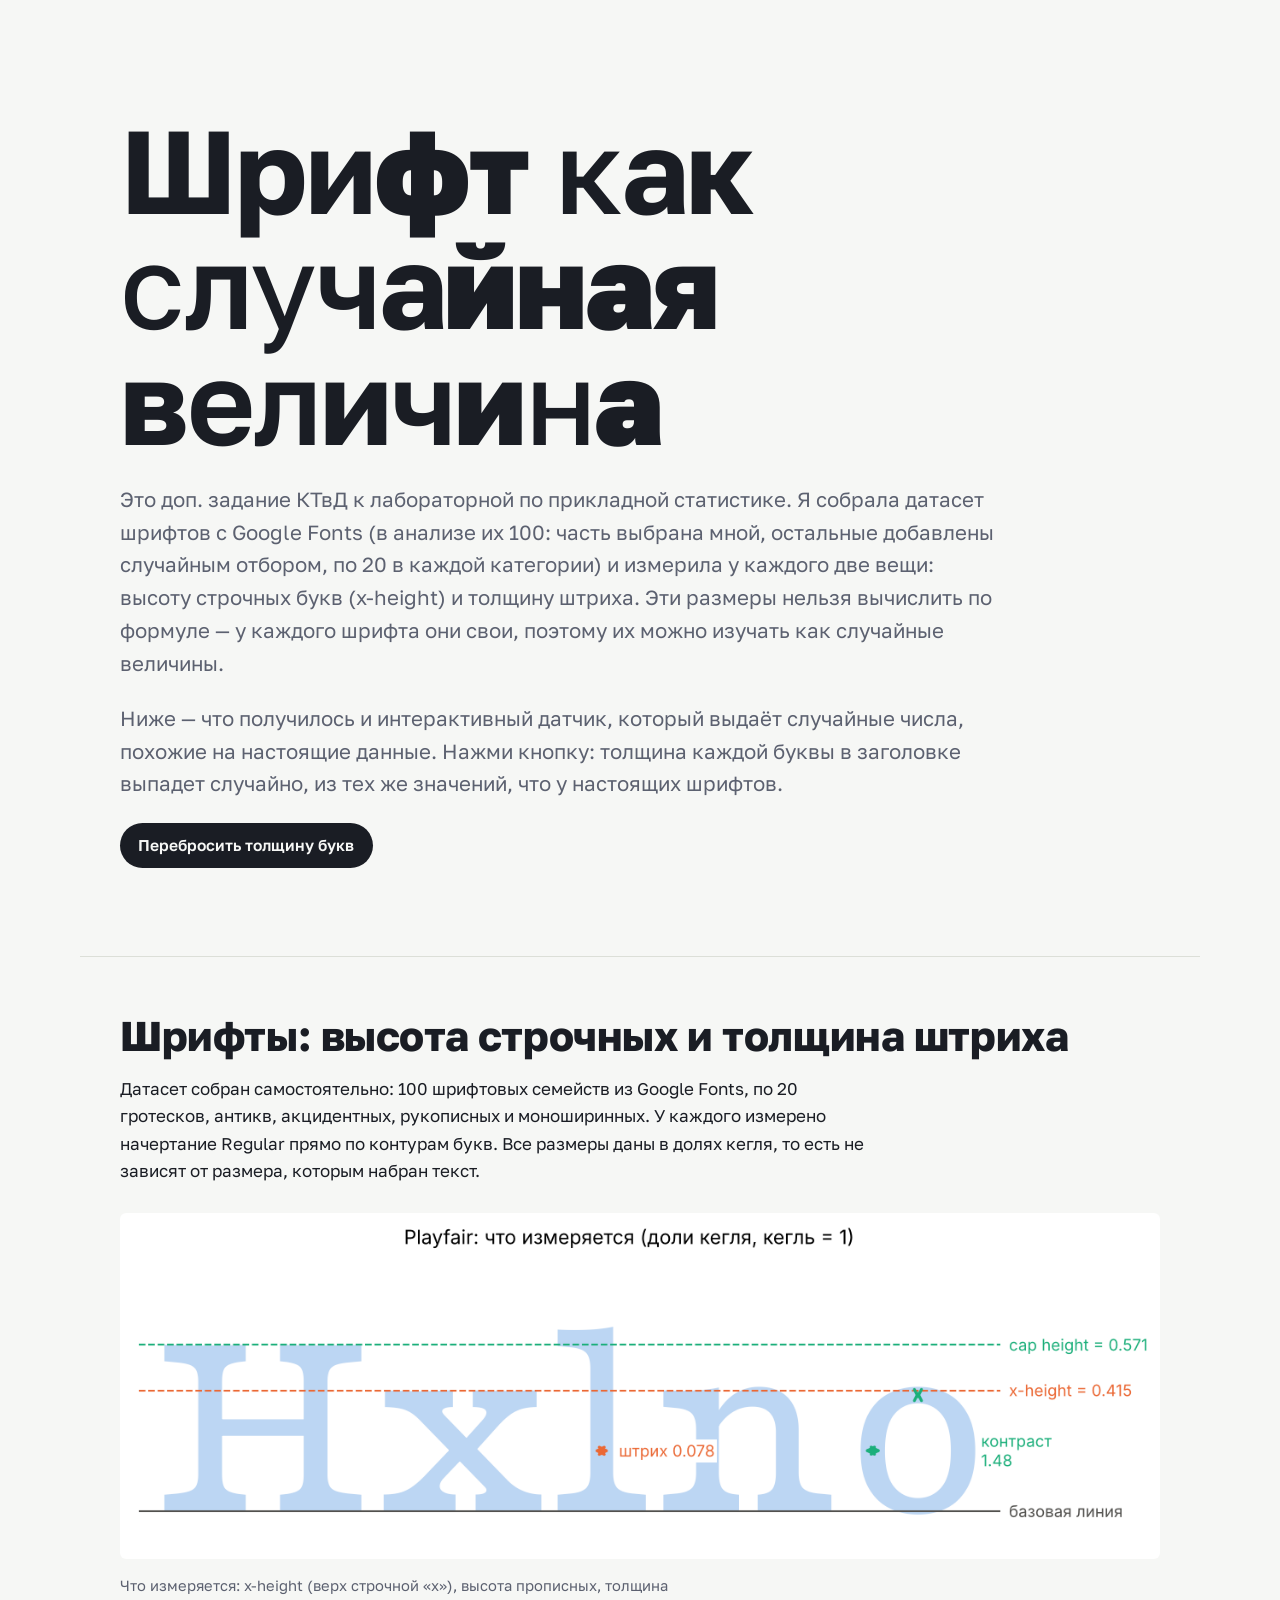
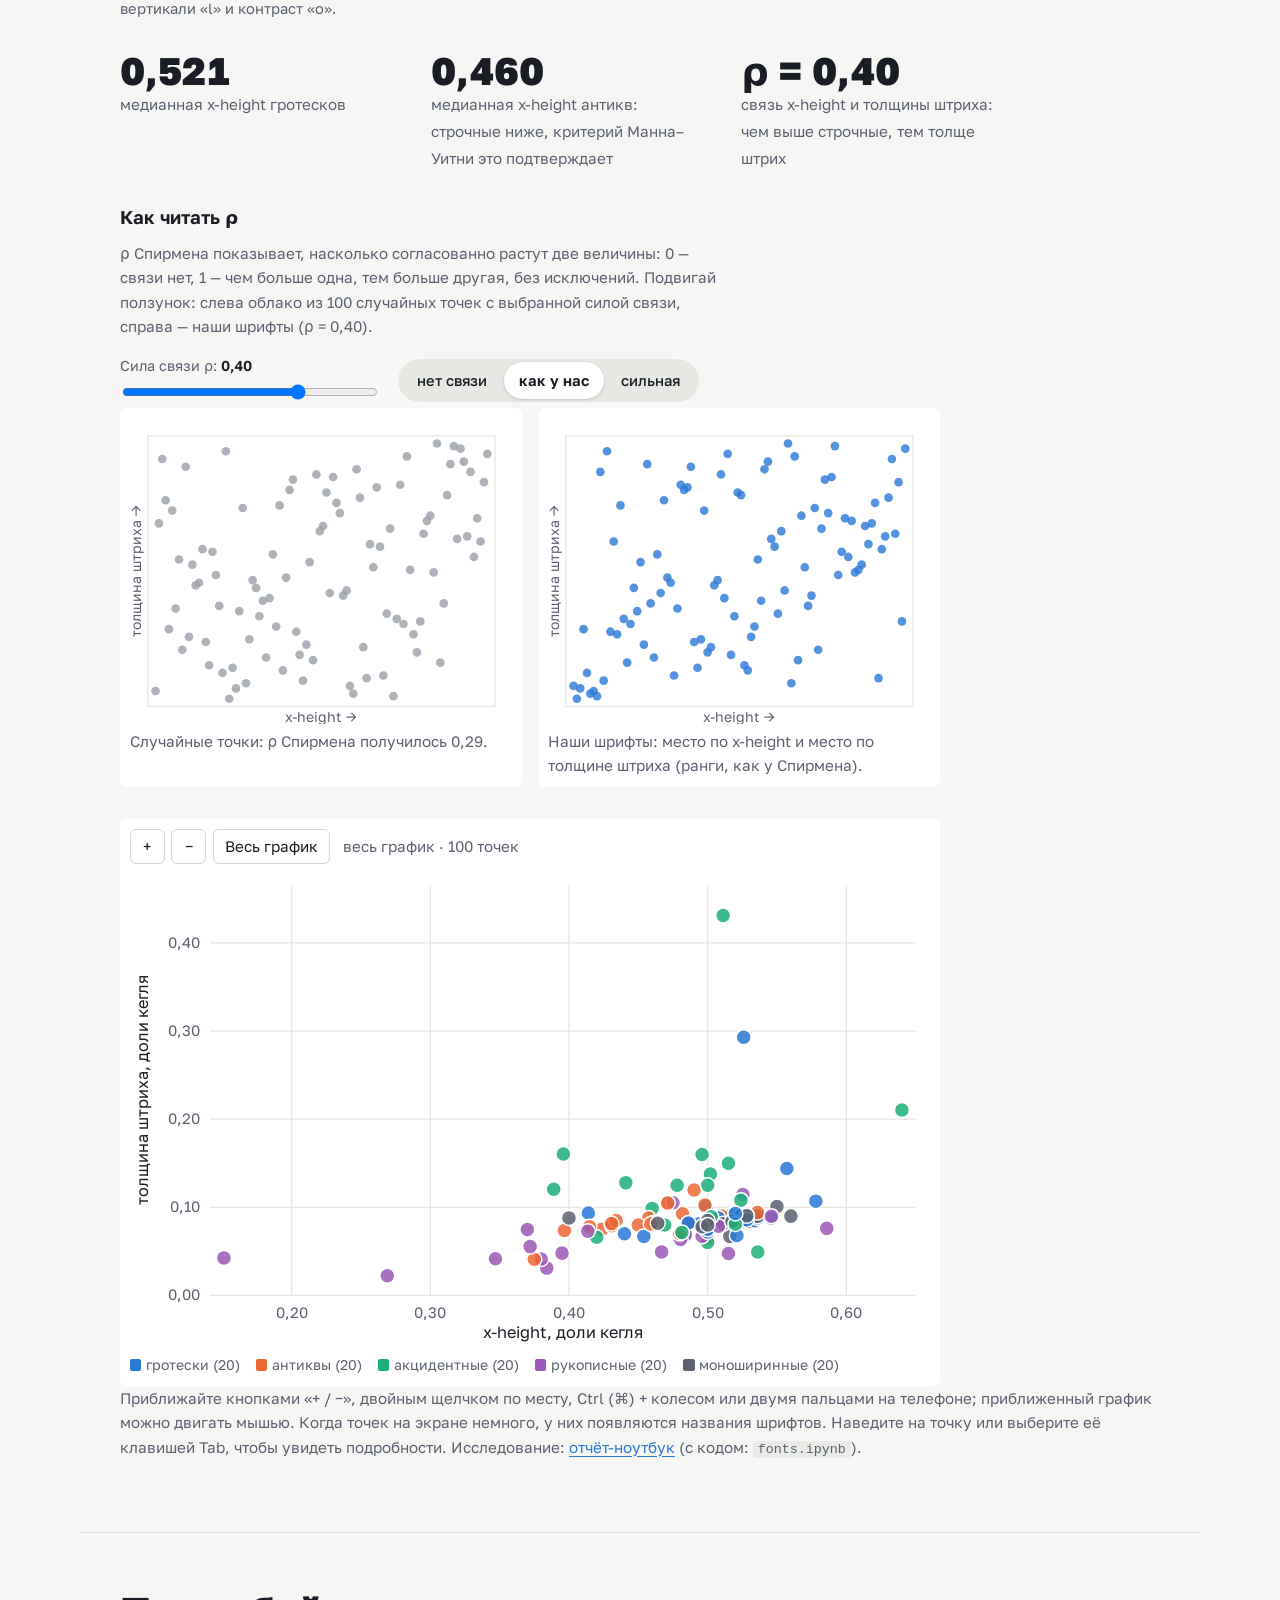
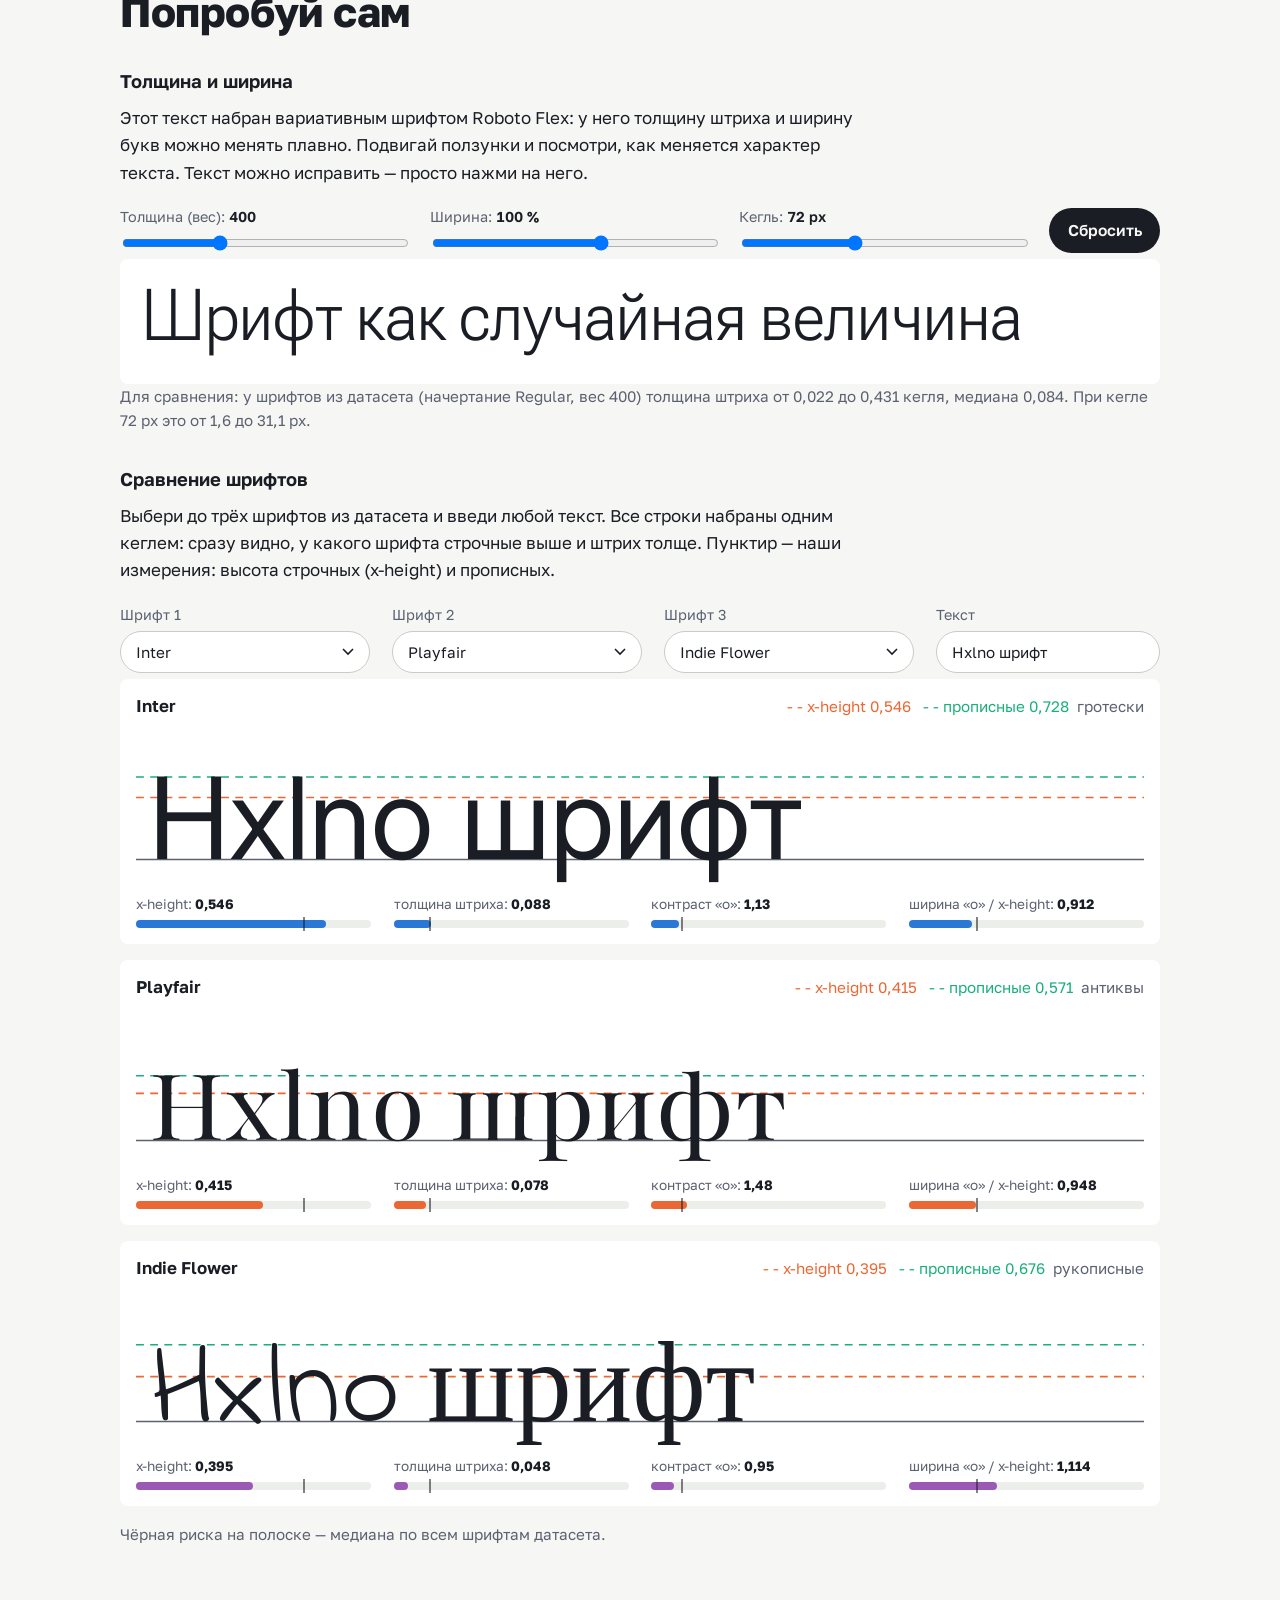
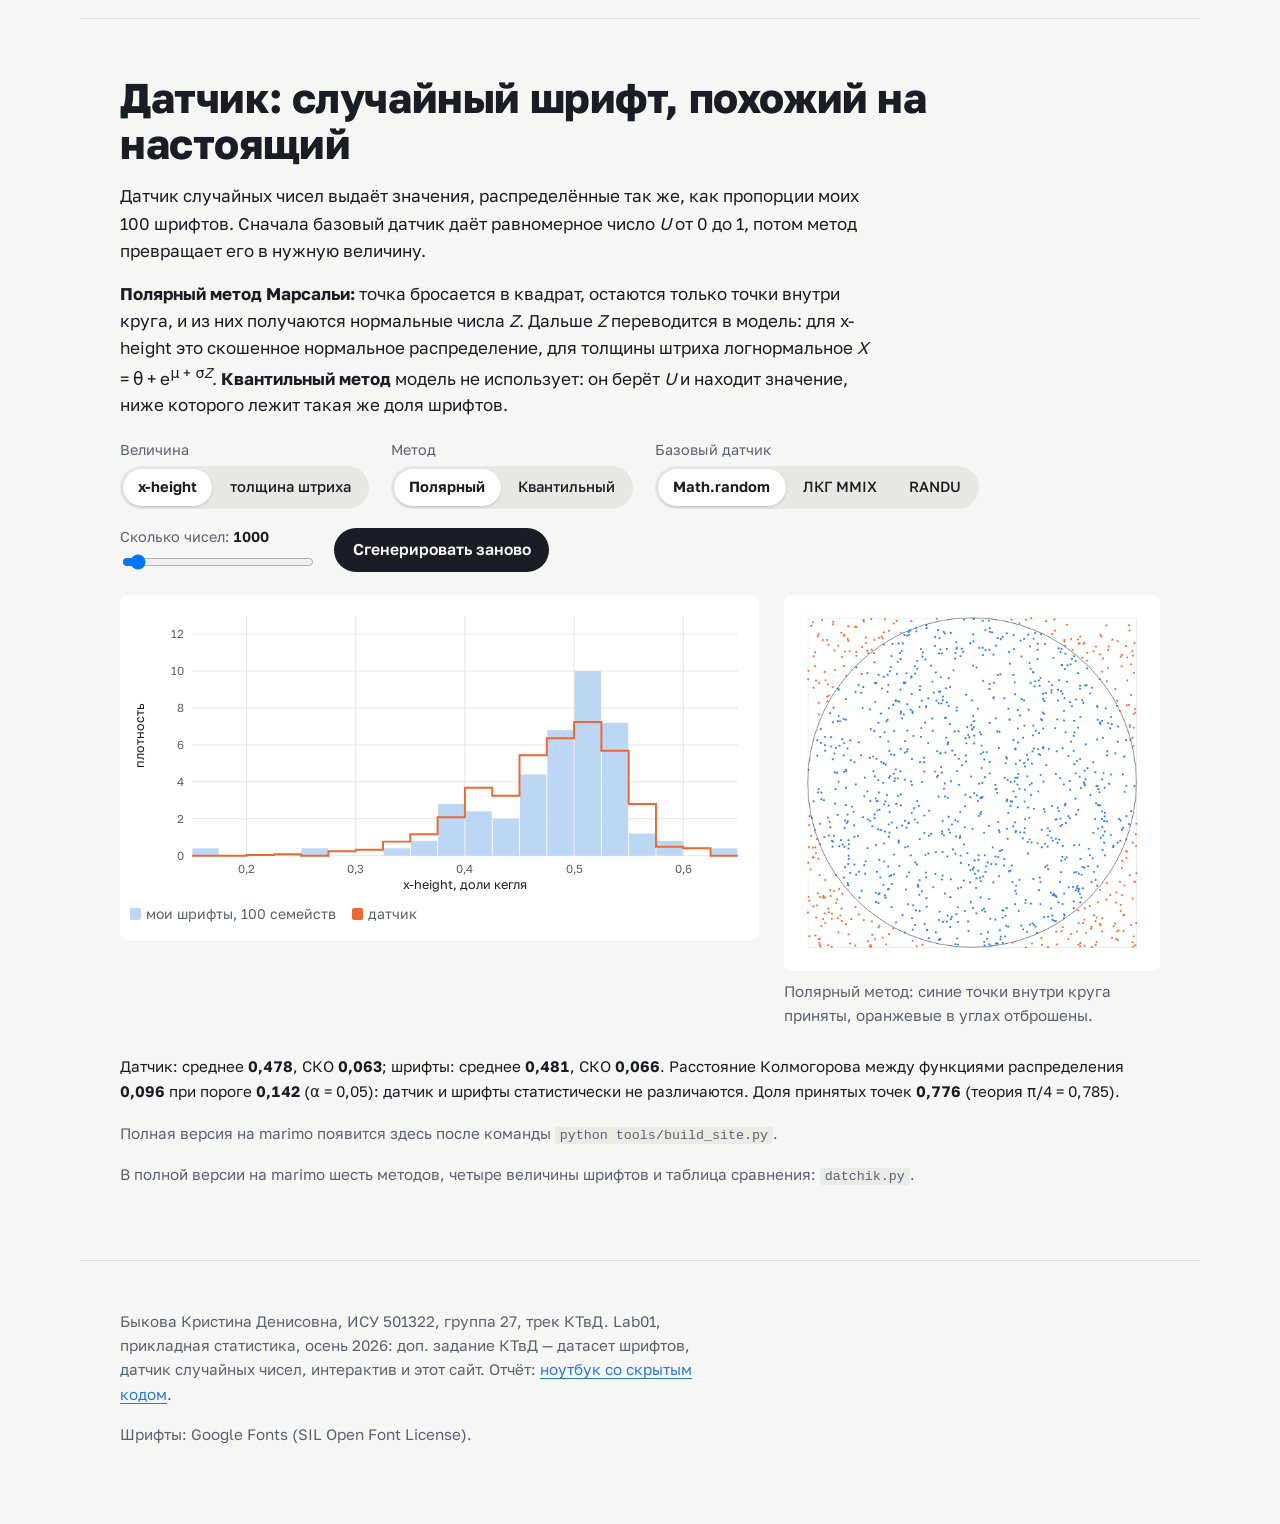
==== commit ebb0804c: "отчёт fonts.html на сайте: код скрыт, якоря работают; запуск в Colab" ====
--- a/fonts/docs/index.html
+++ b/fonts/docs/index.html
@@ -171,7 +171,7 @@
     <div id="tip" role="status"></div>
     <div class="legend" id="flegend"></div>
   </div>
-  <p class="note">Приближайте кнопками «+ / −», двойным щелчком по месту, Ctrl (⌘) + колесом или двумя пальцами на телефоне; приближенный график можно двигать мышью. Когда точек на экране немного, у них появляются названия шрифтов. Наведите на точку или выберите её клавишей Tab, чтобы увидеть подробности. Исследование: <code>fonts.ipynb</code>.</p>
+  <p class="note">Приближайте кнопками «+ / −», двойным щелчком по месту, Ctrl (⌘) + колесом или двумя пальцами на телефоне; приближенный график можно двигать мышью. Когда точек на экране немного, у них появляются названия шрифтов. Наведите на точку или выберите её клавишей Tab, чтобы увидеть подробности. Исследование: <a href="fonts.html">отчёт-ноутбук</a> (с кодом: <code>fonts.ipynb</code>).</p>
 </section>
 
 <section class="wrap" id="play">
@@ -265,7 +265,8 @@
 
 <footer class="wrap">
   <p>Быкова Кристина Денисовна, ИСУ 501322, группа 27, трек КТвД. Lab01, прикладная статистика, осень 2026:
-  доп. задание КТвД — датасет шрифтов, датчик случайных чисел, интерактив и этот сайт.</p>
+  доп. задание КТвД — датасет шрифтов, датчик случайных чисел, интерактив и этот сайт.
+  Отчёт: <a href="fonts.html">ноутбук со скрытым кодом</a>.</p>
   <p>Шрифты: Google Fonts (SIL Open Font License).</p>
 </footer>
 
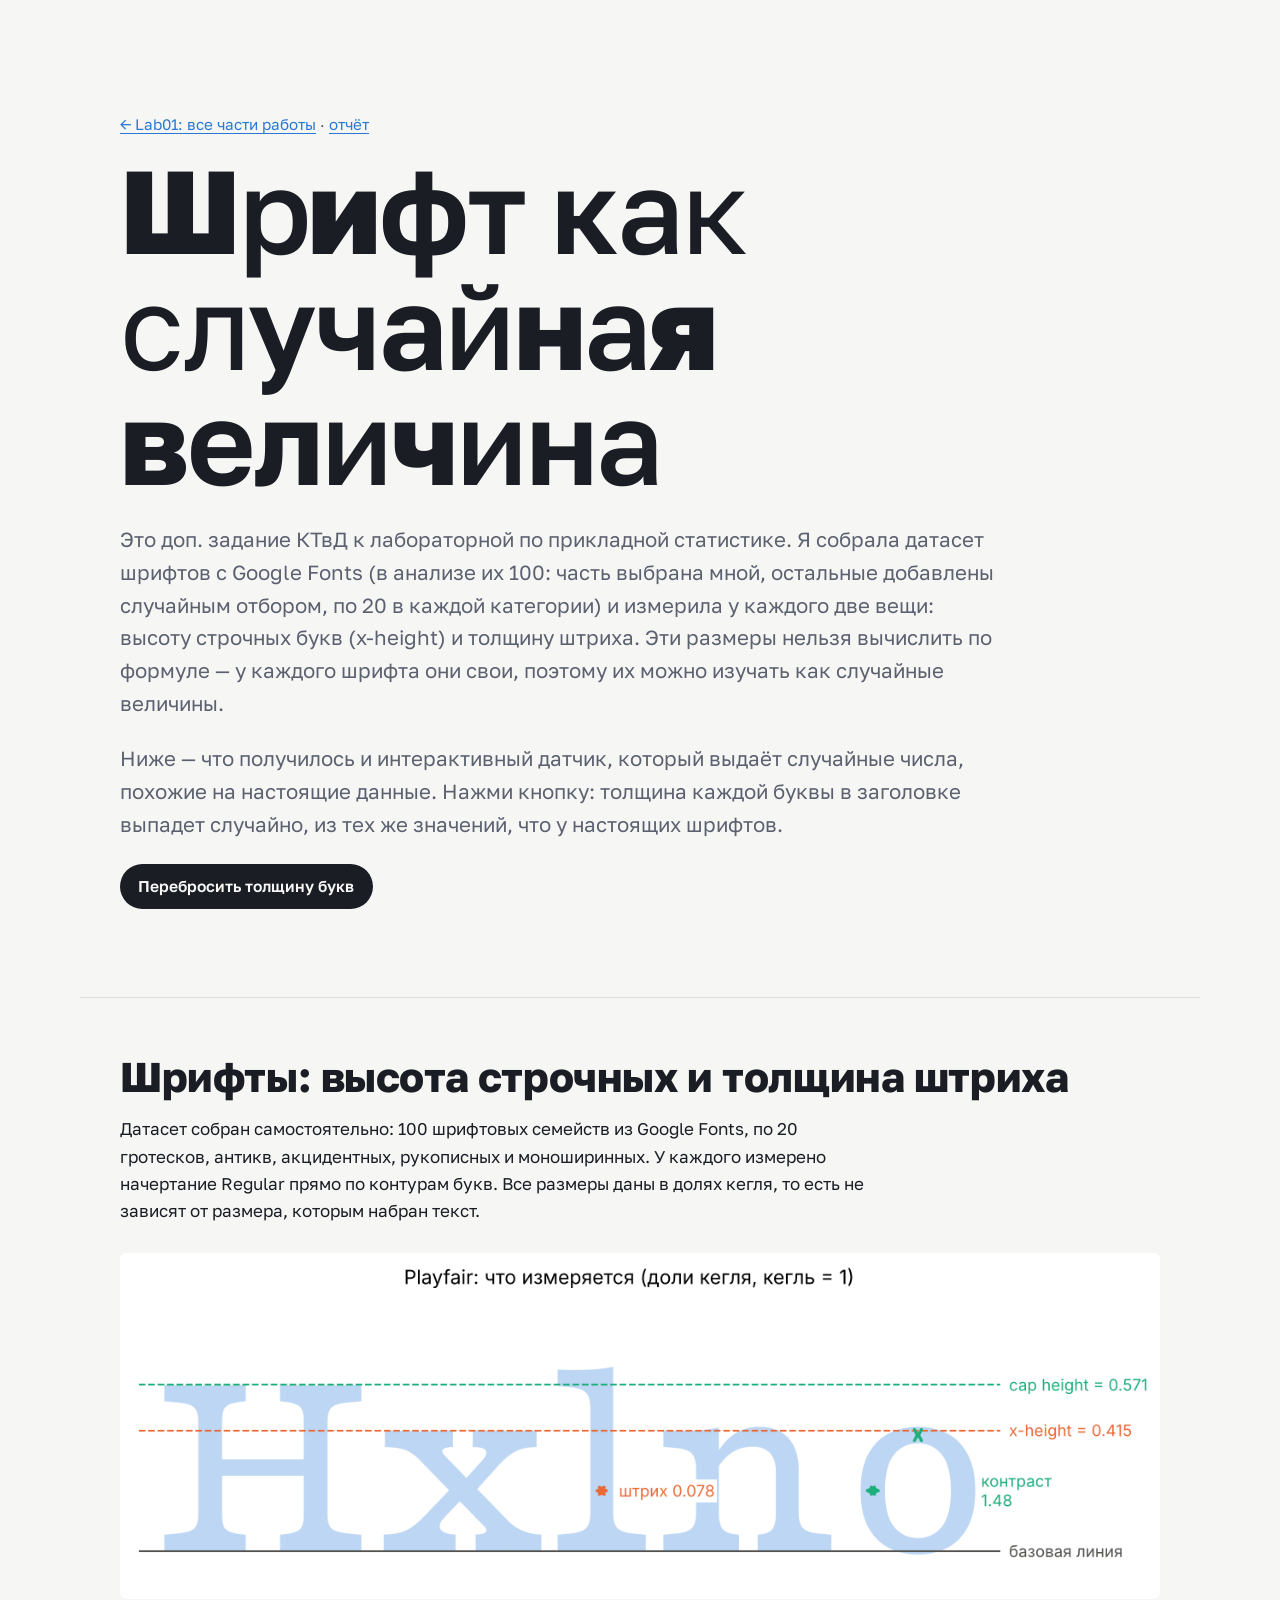
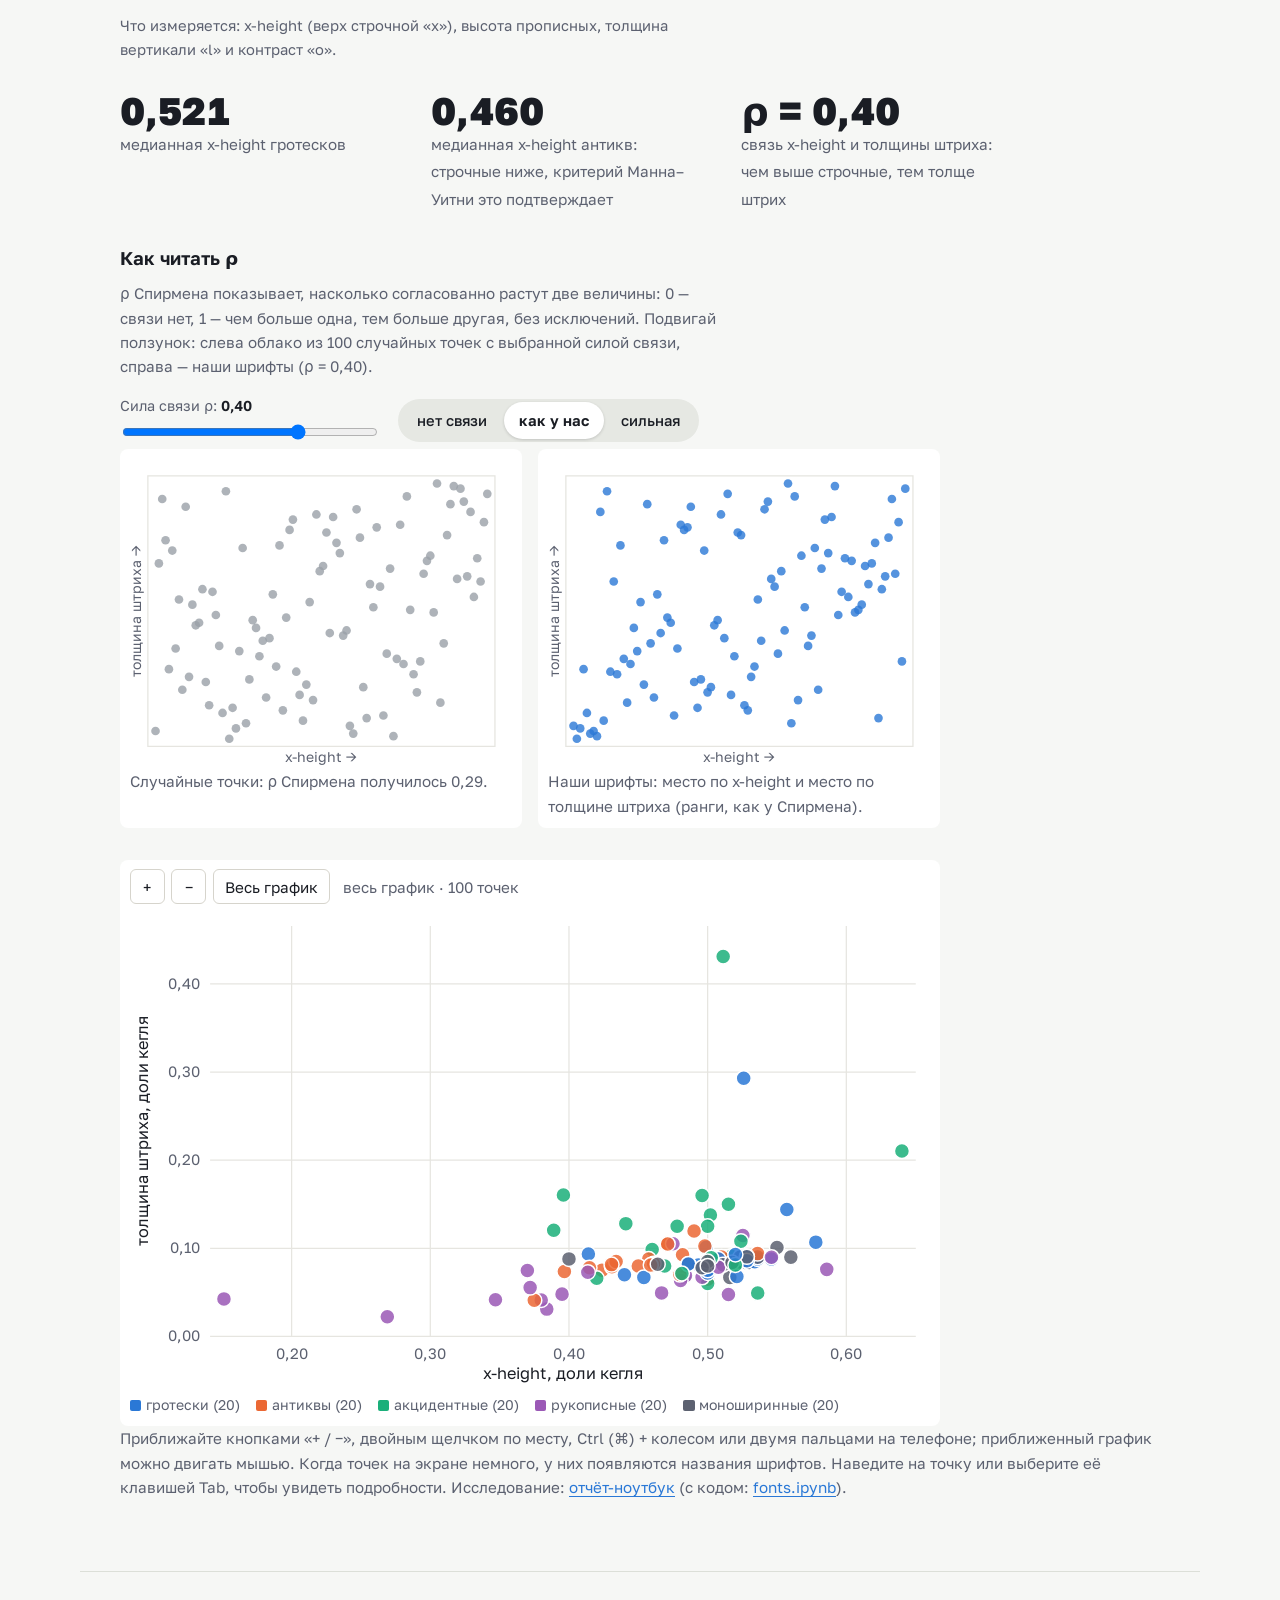
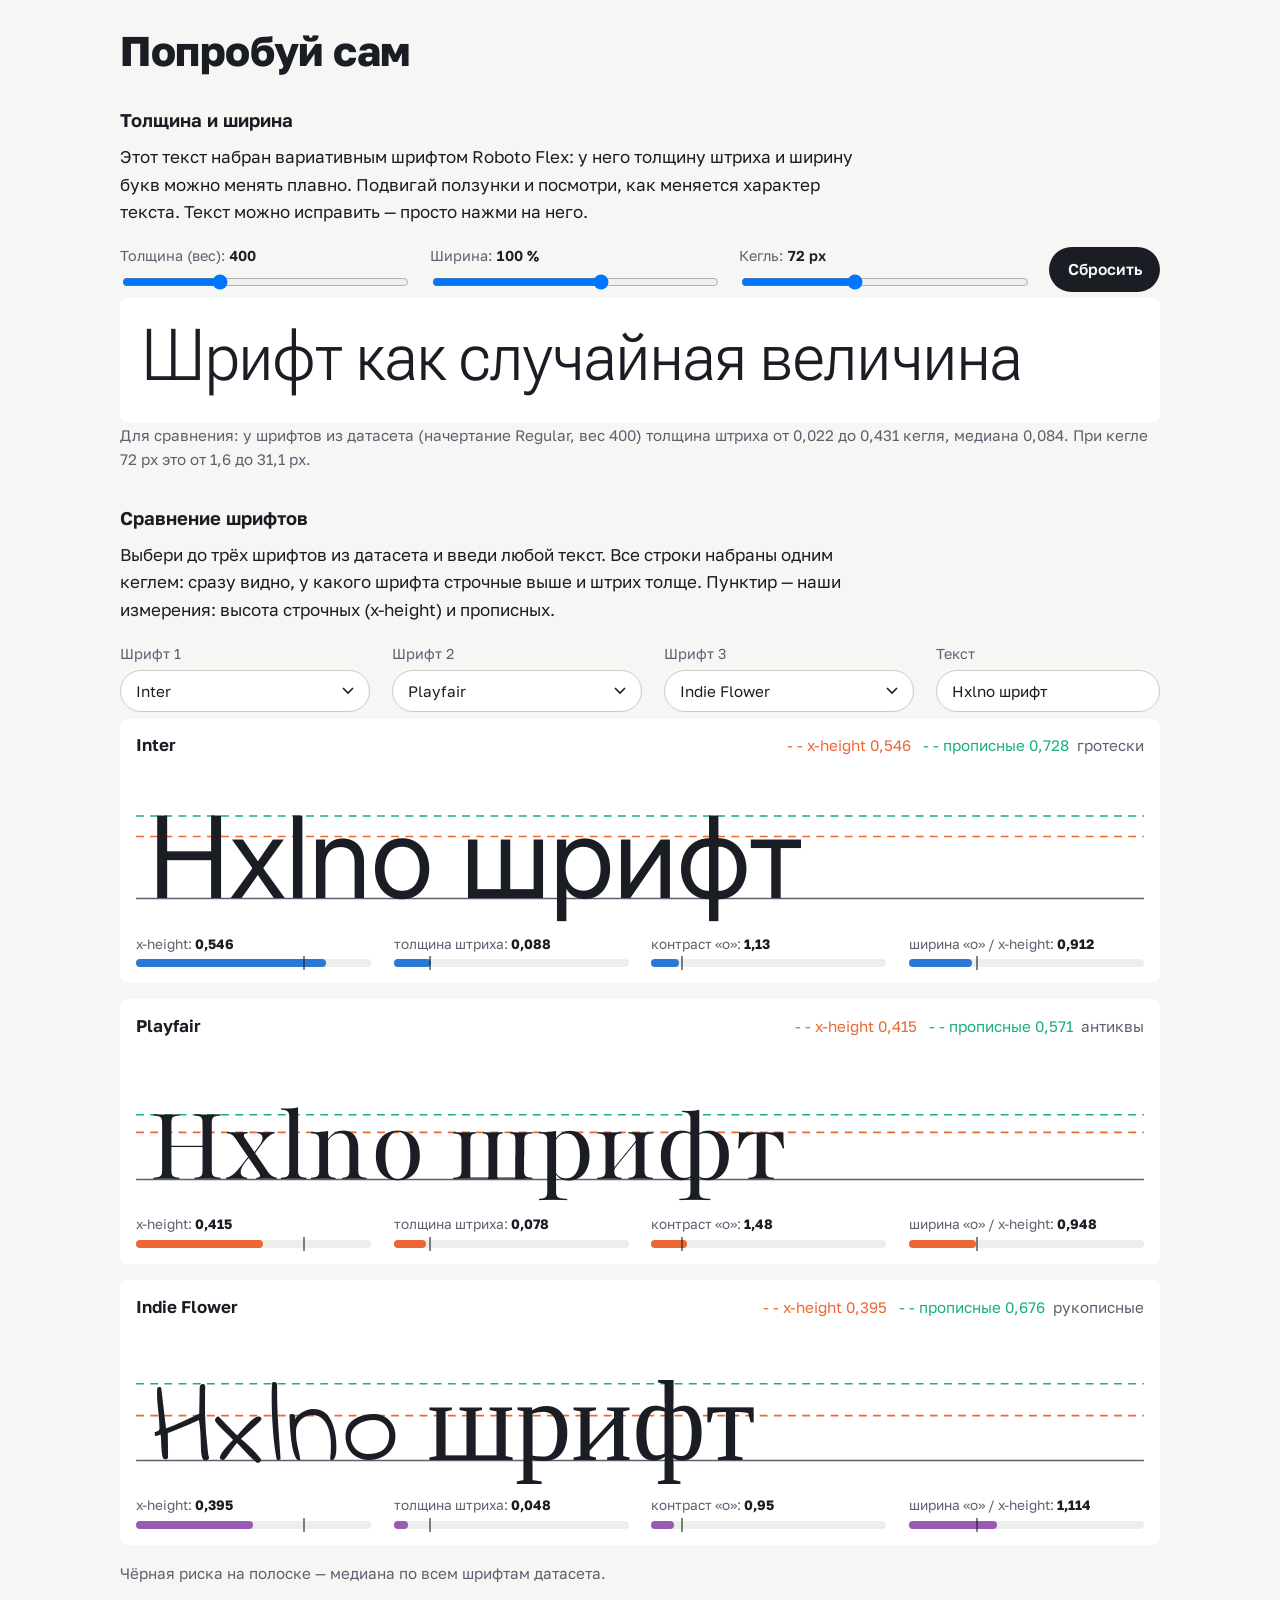
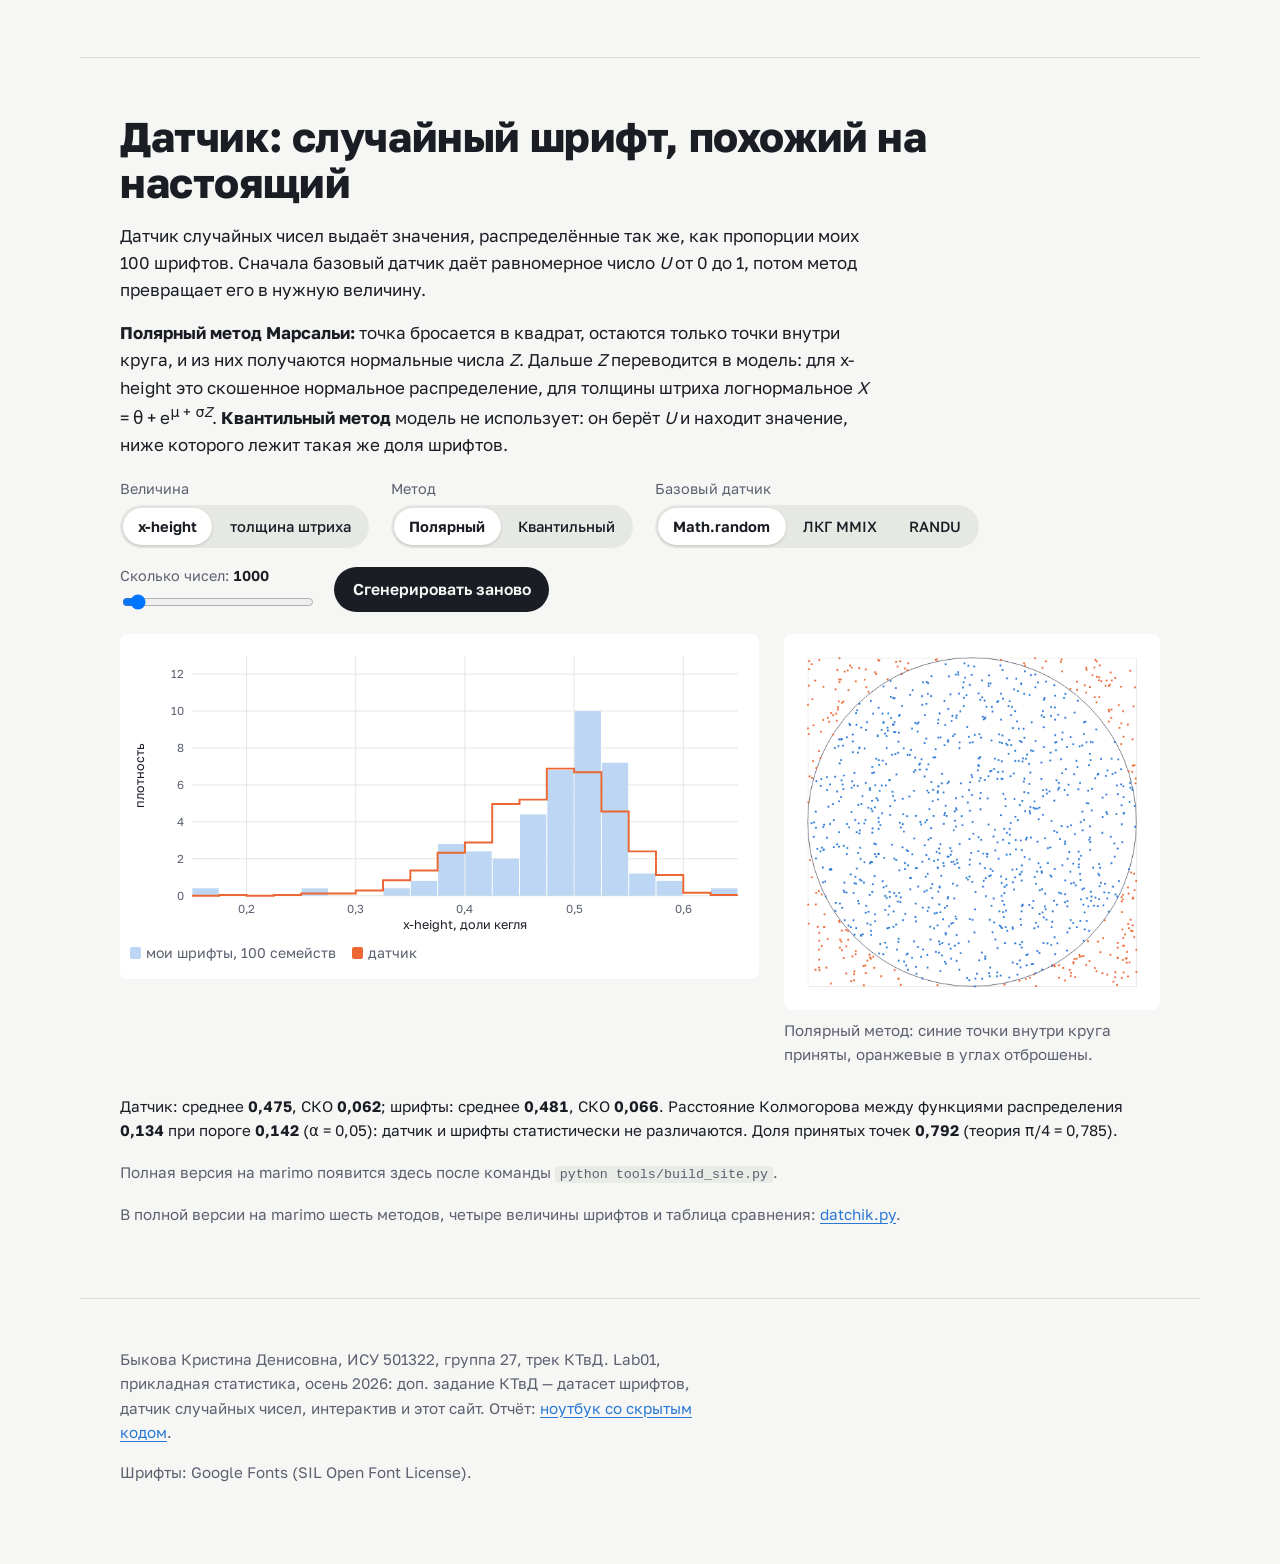
==== commit 2c3d3eff: "сайт: общая страница и сборка" ====
--- a/fonts/docs/index.html
+++ b/fonts/docs/index.html
@@ -120,6 +120,7 @@
 </head>
 <body>
 <header class="wrap">
+  <p class="note"><a href="../">← Lab01: все части работы</a> · <a href="report/">отчёт</a></p>
   <h1 id="title" aria-label="Шрифт как случайная величина"><span class="w">Шрифт как</span><span class="w">случайная</span><span class="w">величина</span></h1>
   <p class="lede text">Это доп. задание КТвД к лабораторной по прикладной статистике. Я собрала датасет шрифтов
   с Google Fonts (в анализе их 100: часть выбрана мной, остальные добавлены случайным отбором, по 20 в каждой категории)
@@ -171,7 +172,7 @@
     <div id="tip" role="status"></div>
     <div class="legend" id="flegend"></div>
   </div>
-  <p class="note">Приближайте кнопками «+ / −», двойным щелчком по месту, Ctrl (⌘) + колесом или двумя пальцами на телефоне; приближенный график можно двигать мышью. Когда точек на экране немного, у них появляются названия шрифтов. Наведите на точку или выберите её клавишей Tab, чтобы увидеть подробности. Исследование: <a href="fonts.html">отчёт-ноутбук</a> (с кодом: <code>fonts.ipynb</code>).</p>
+  <p class="note">Приближайте кнопками «+ / −», двойным щелчком по месту, Ctrl (⌘) + колесом или двумя пальцами на телефоне; приближенный график можно двигать мышью. Когда точек на экране немного, у них появляются названия шрифтов. Наведите на точку или выберите её клавишей Tab, чтобы увидеть подробности. Исследование: <a href="report/">отчёт-ноутбук</a> (с кодом: <a href="https://github.com/kkristinabbykova/lab01/blob/main/fonts/fonts.ipynb">fonts.ipynb</a>).</p>
 </section>
 
 <section class="wrap" id="play">
@@ -259,14 +260,14 @@
   </div>
   <p class="readout" id="readout"></p>
   <p><span class="note">Полная версия на marimo появится здесь после команды <code>python tools/build_site.py</code>.</span></p>
-  <p class="note">В полной версии на marimo шесть методов, четыре величины шрифтов и таблица сравнения: <code>datchik.py</code>.</p>
+  <p class="note">В полной версии на marimo шесть методов, четыре величины шрифтов и таблица сравнения: <a href="https://github.com/kkristinabbykova/lab01/blob/main/fonts/datchik.py">datchik.py</a>.</p>
 </section>
 </main>
 
 <footer class="wrap">
   <p>Быкова Кристина Денисовна, ИСУ 501322, группа 27, трек КТвД. Lab01, прикладная статистика, осень 2026:
   доп. задание КТвД — датасет шрифтов, датчик случайных чисел, интерактив и этот сайт.
-  Отчёт: <a href="fonts.html">ноутбук со скрытым кодом</a>.</p>
+  Отчёт: <a href="report/">ноутбук со скрытым кодом</a>.</p>
   <p>Шрифты: Google Fonts (SIL Open Font License).</p>
 </footer>
 
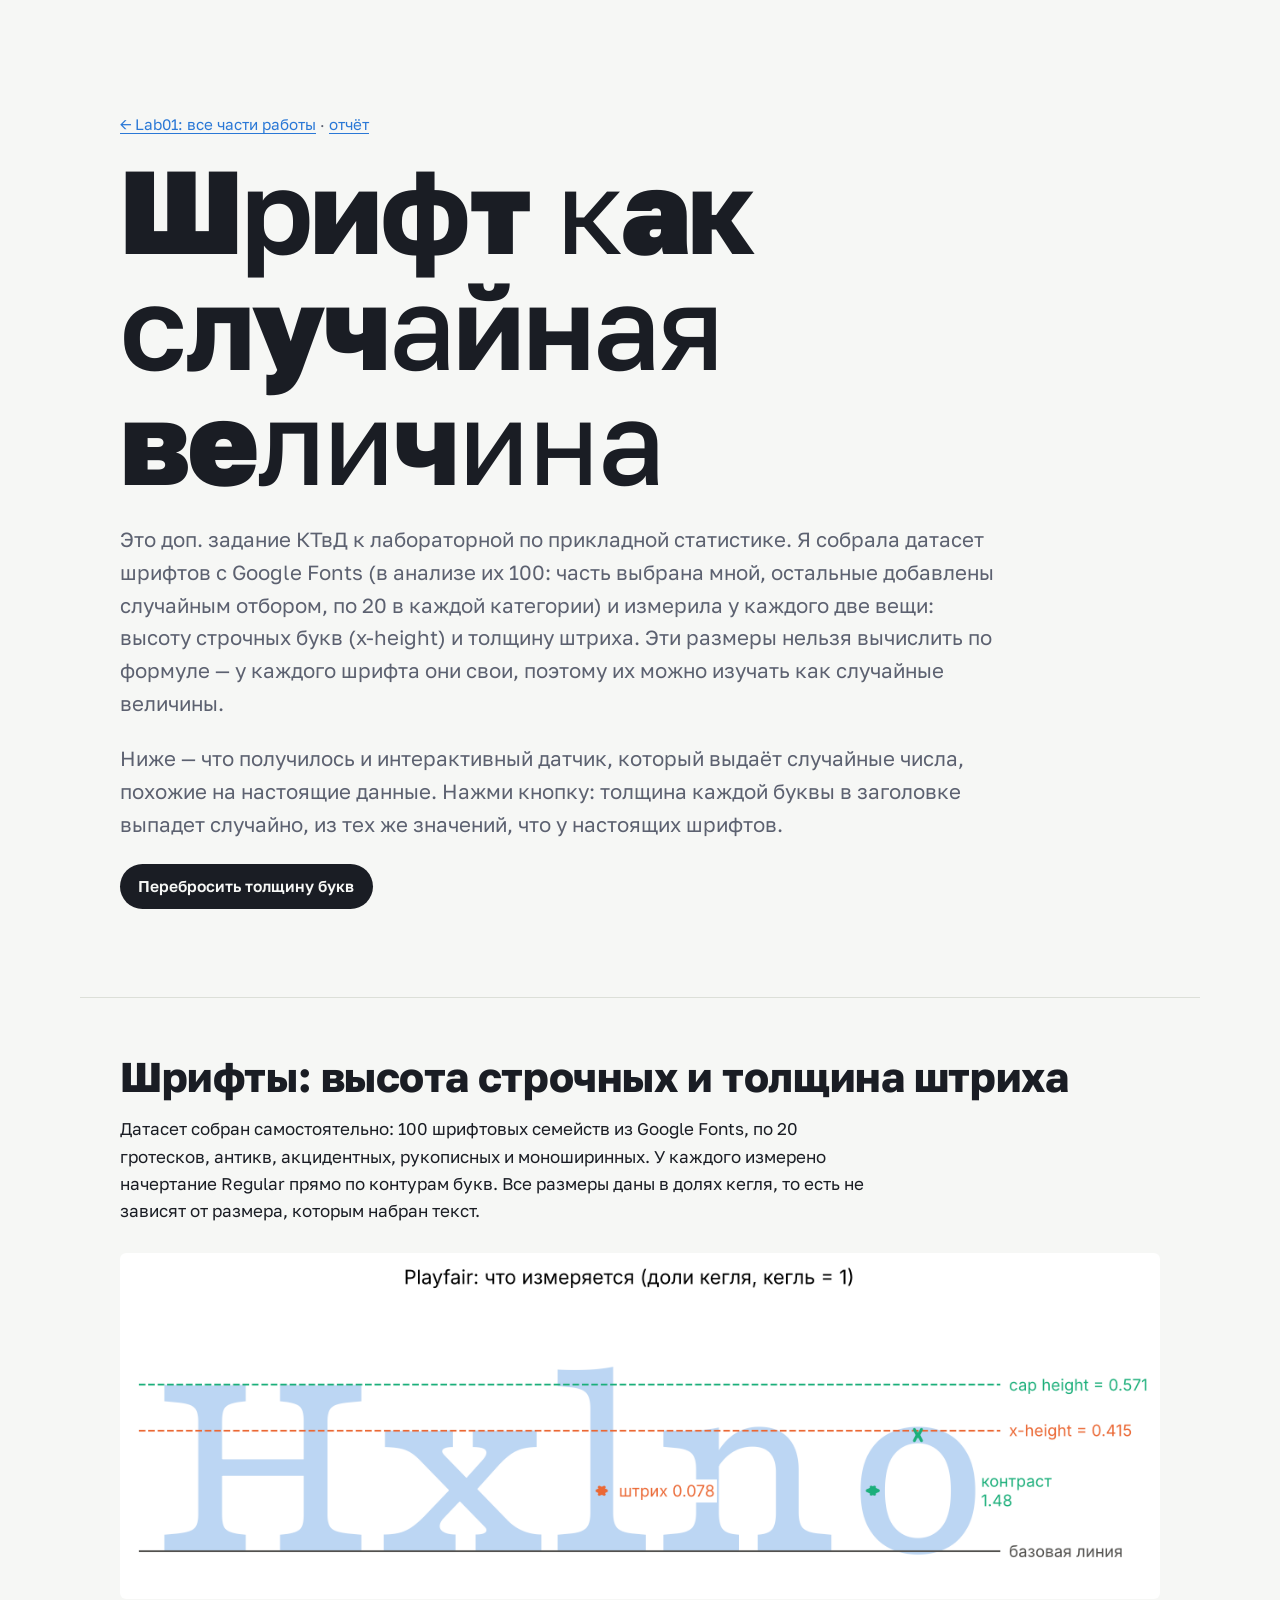
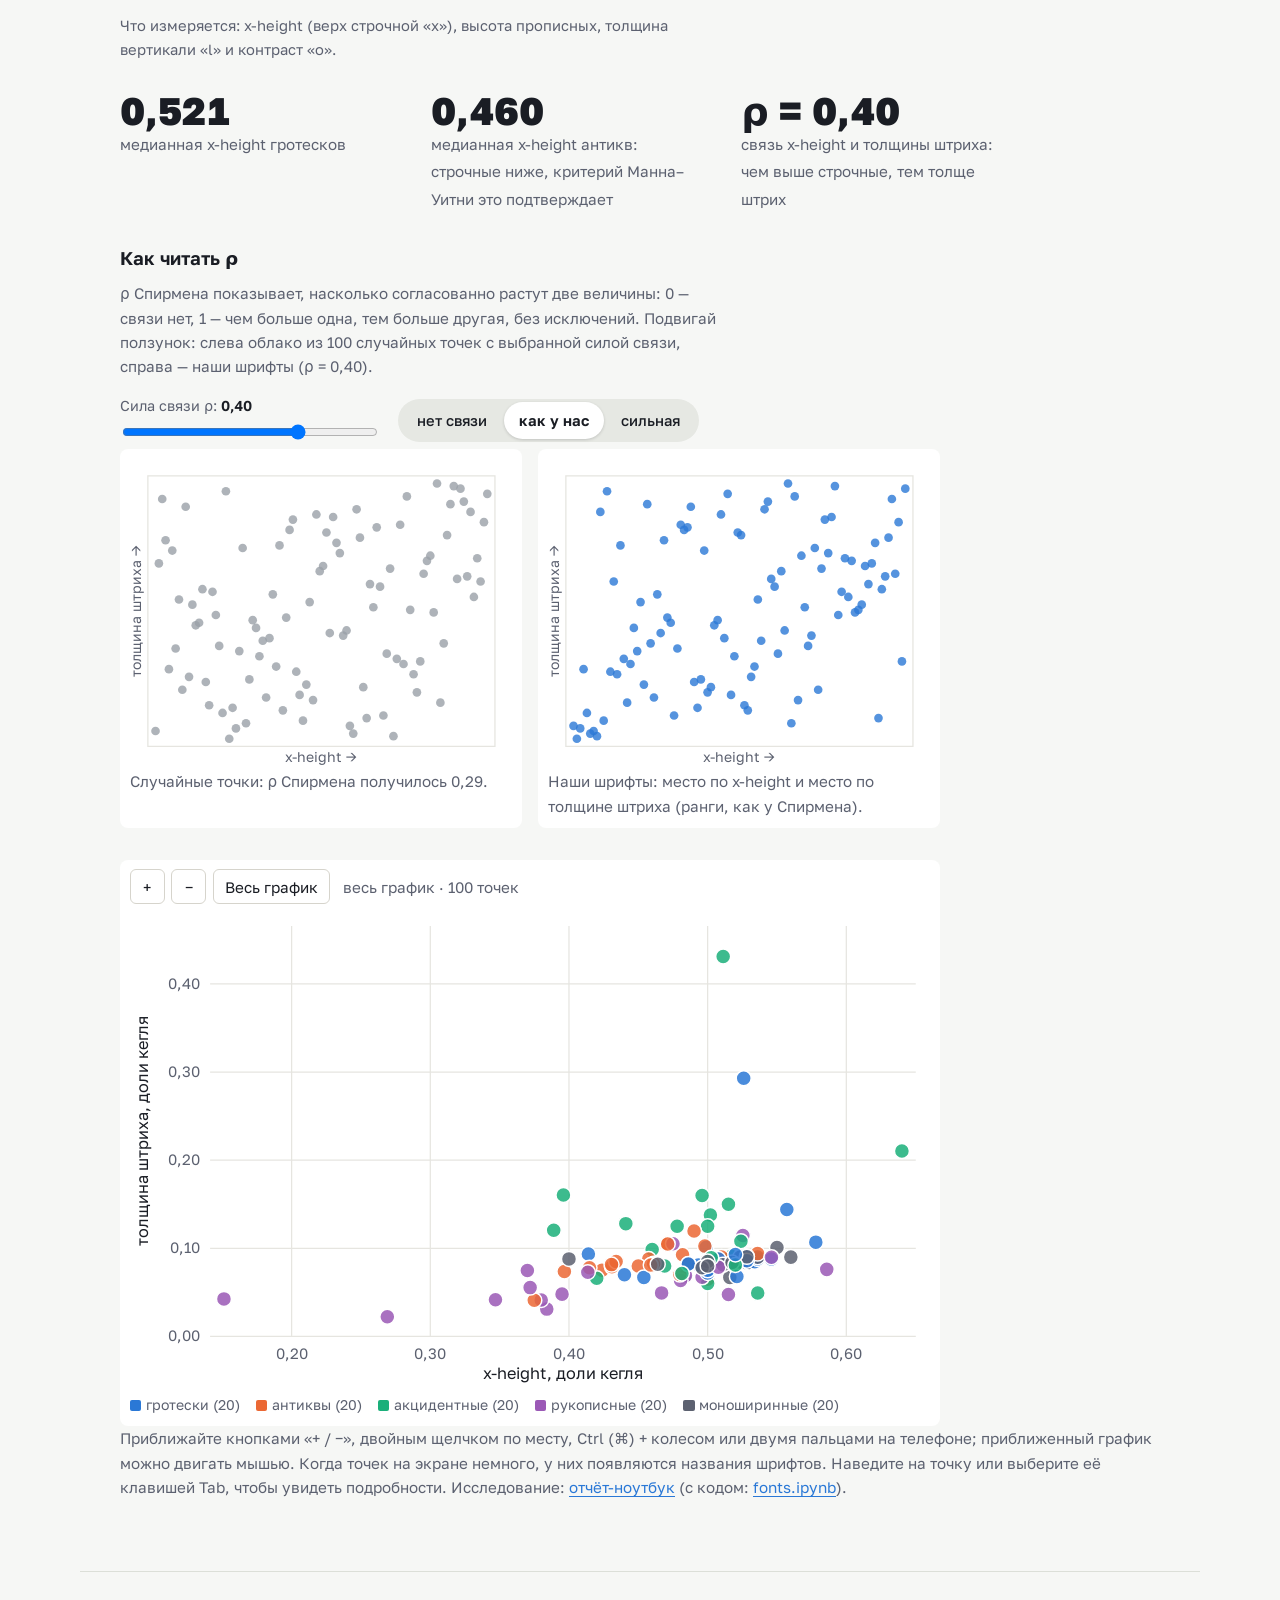
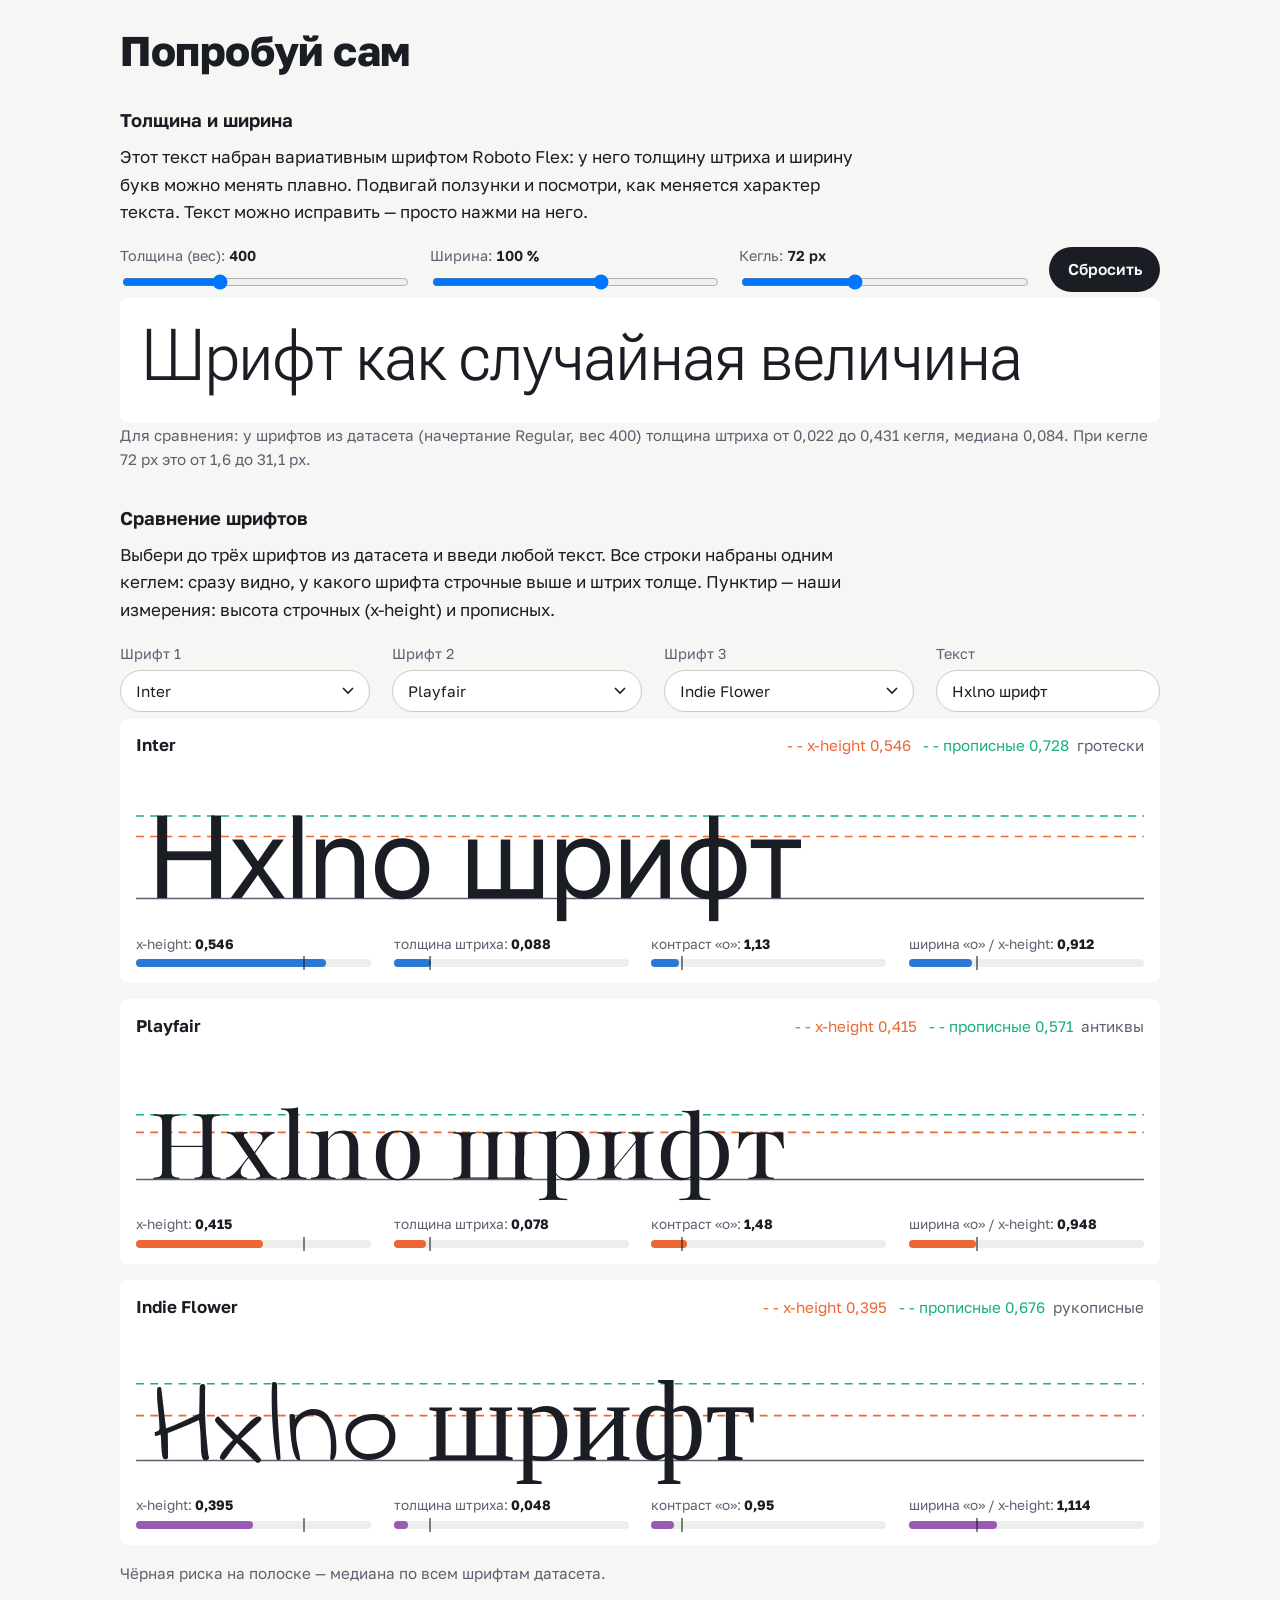
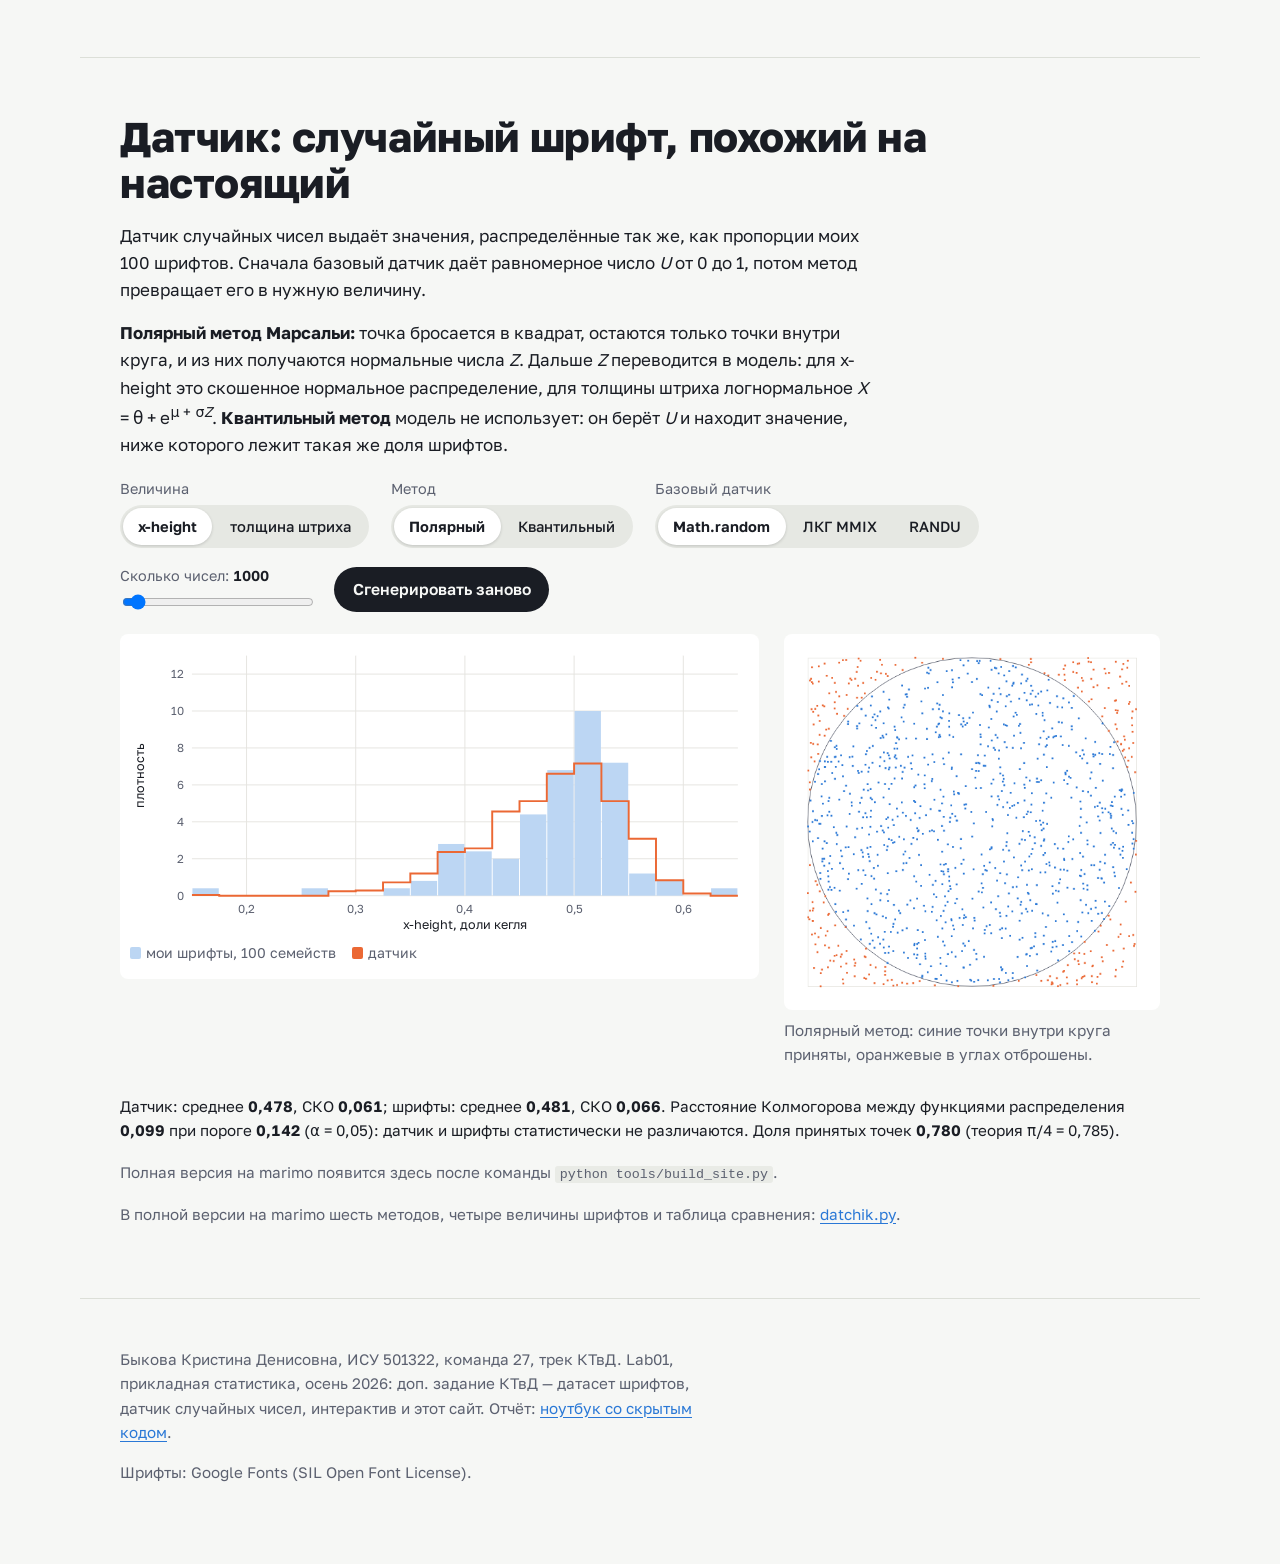
==== commit 4651b50c: "27 это номер команды, а не группы" ====
--- a/fonts/docs/index.html
+++ b/fonts/docs/index.html
@@ -265,7 +265,7 @@
 </main>
 
 <footer class="wrap">
-  <p>Быкова Кристина Денисовна, ИСУ 501322, группа 27, трек КТвД. Lab01, прикладная статистика, осень 2026:
+  <p>Быкова Кристина Денисовна, ИСУ 501322, команда 27, трек КТвД. Lab01, прикладная статистика, осень 2026:
   доп. задание КТвД — датасет шрифтов, датчик случайных чисел, интерактив и этот сайт.
   Отчёт: <a href="report/">ноутбук со скрытым кодом</a>.</p>
   <p>Шрифты: Google Fonts (SIL Open Font License).</p>
